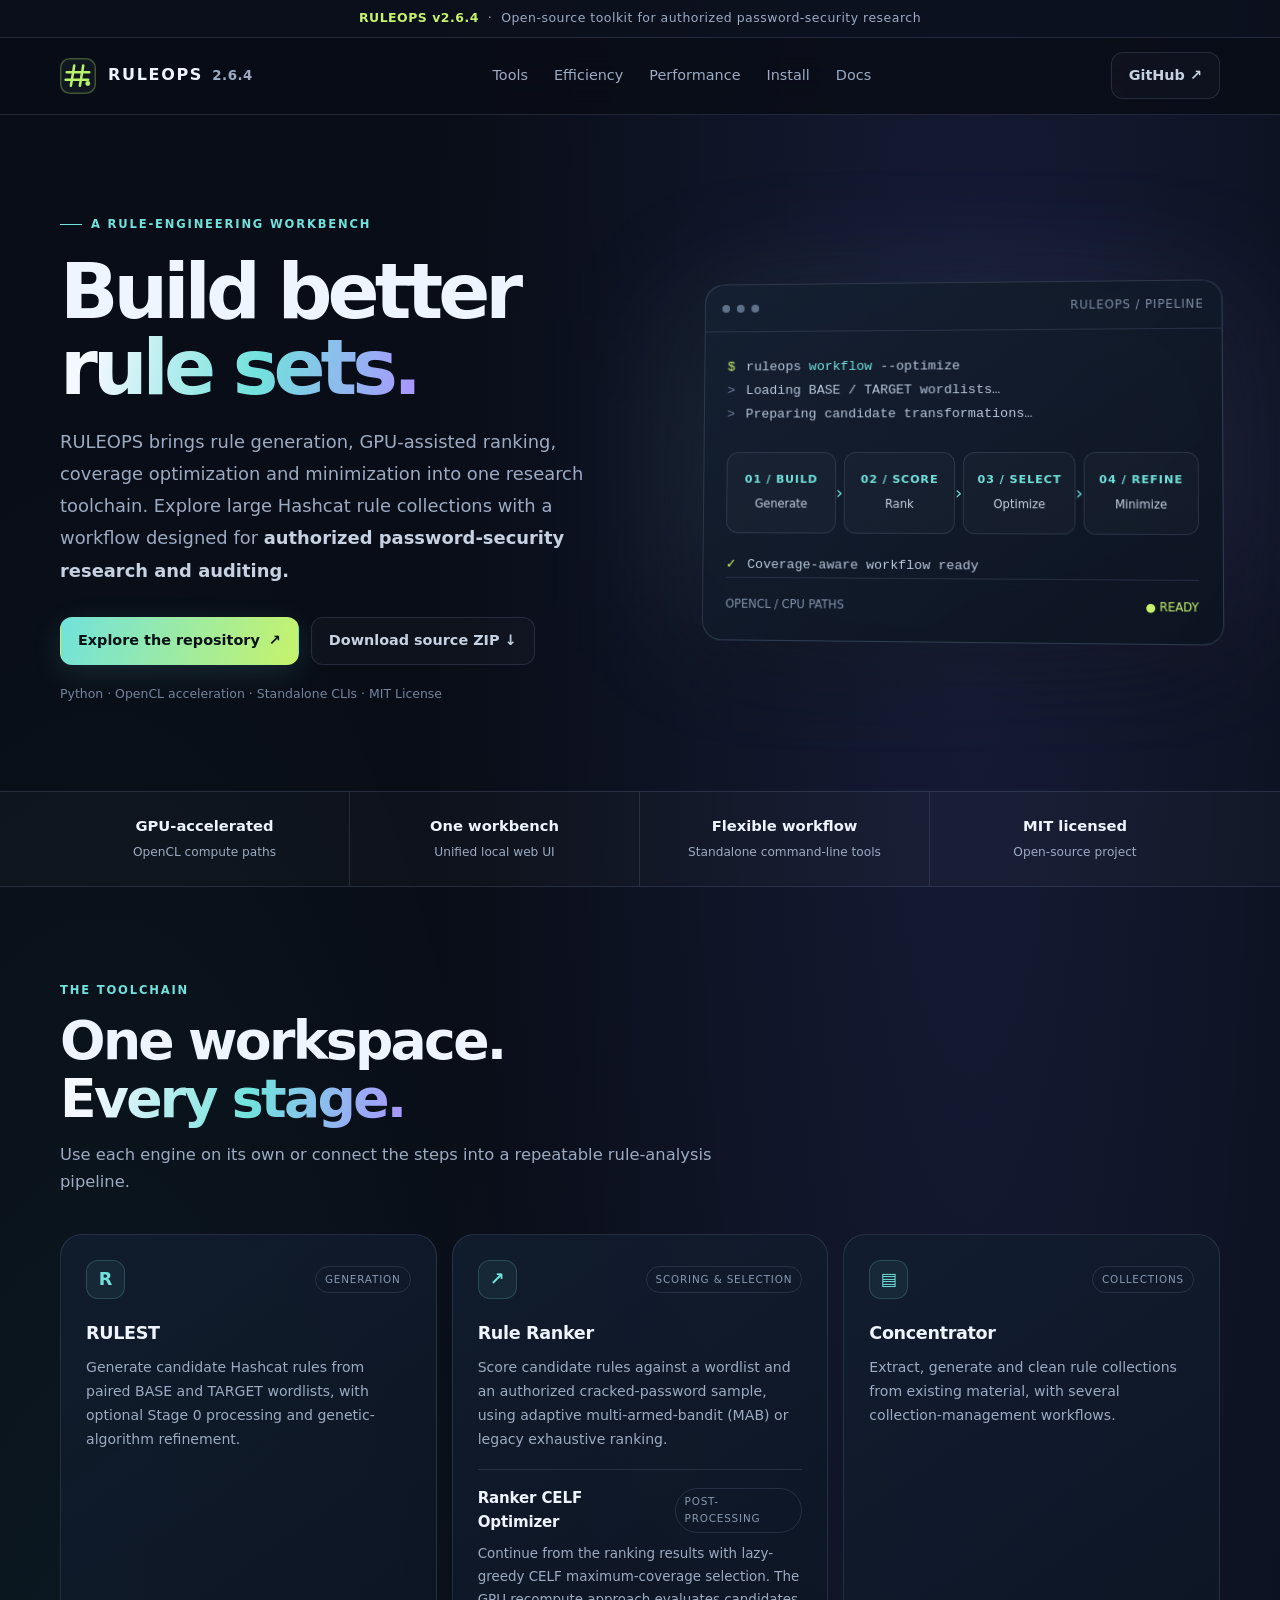
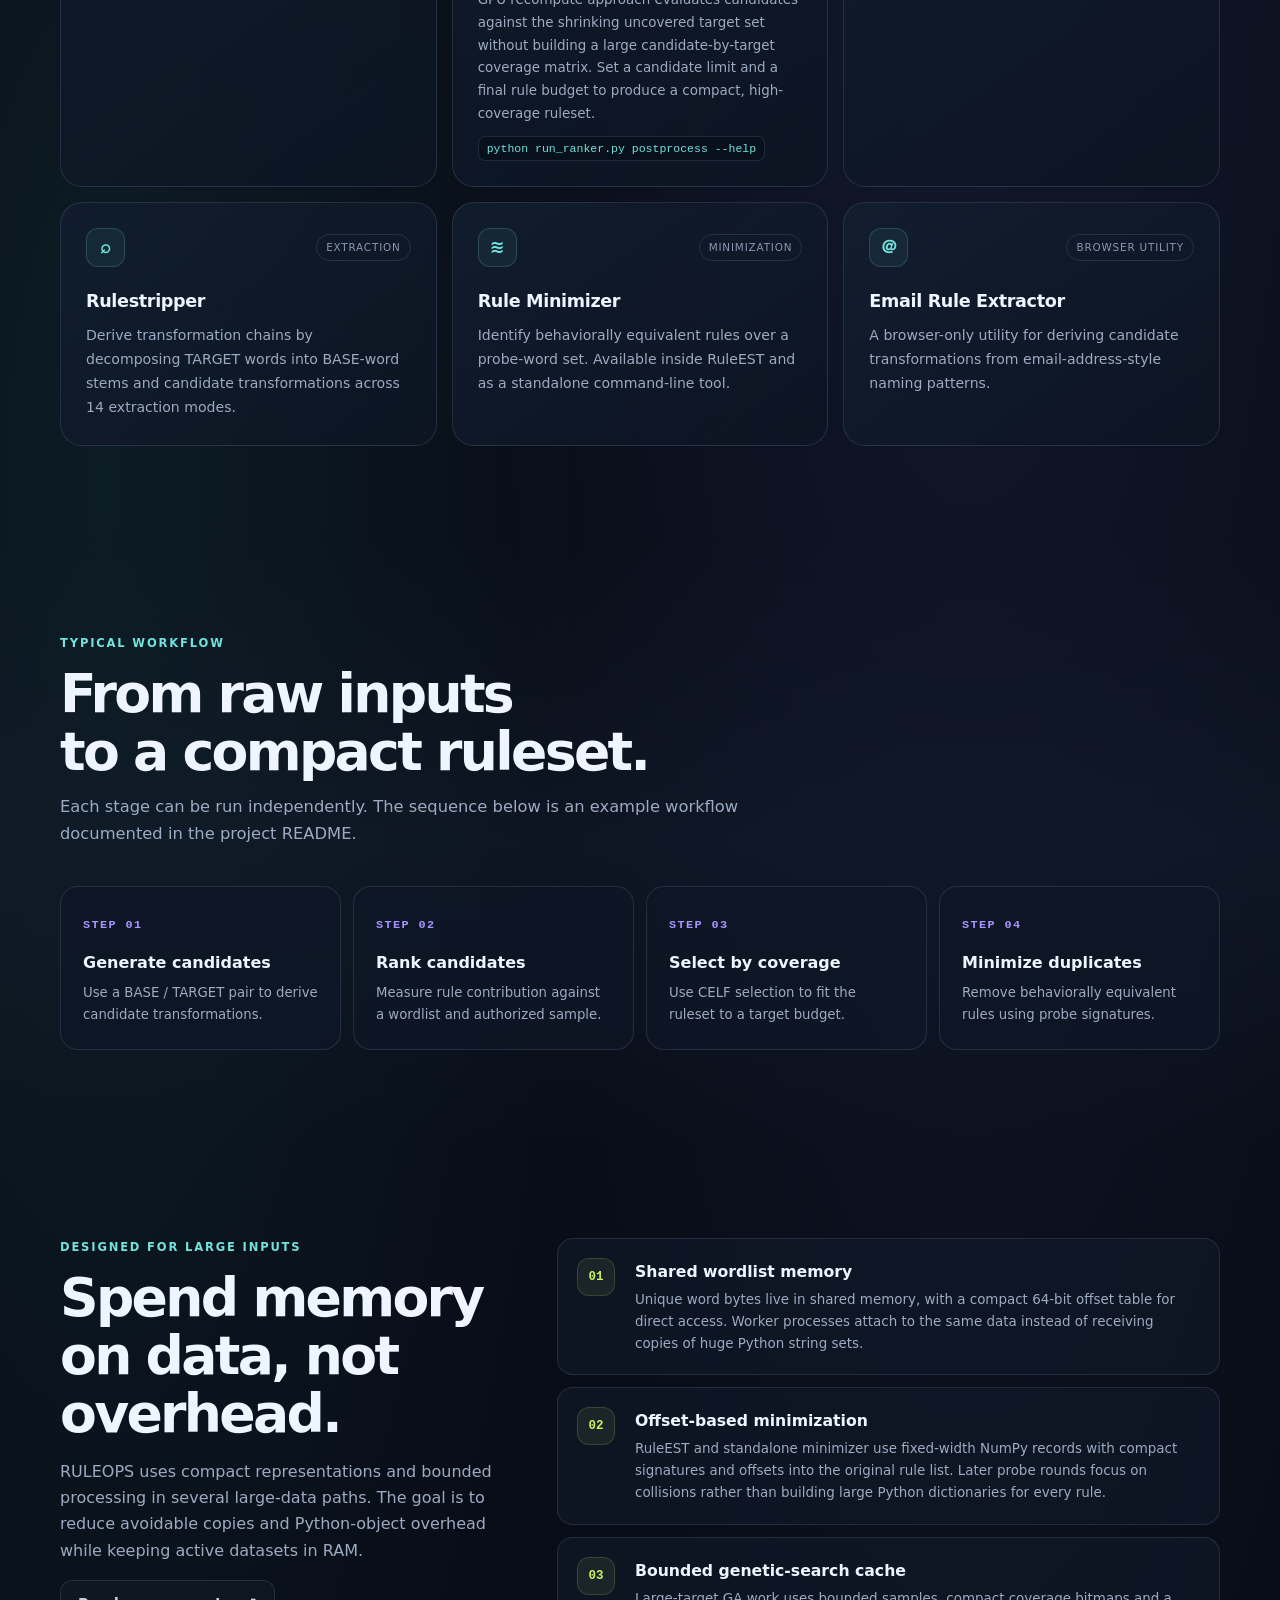
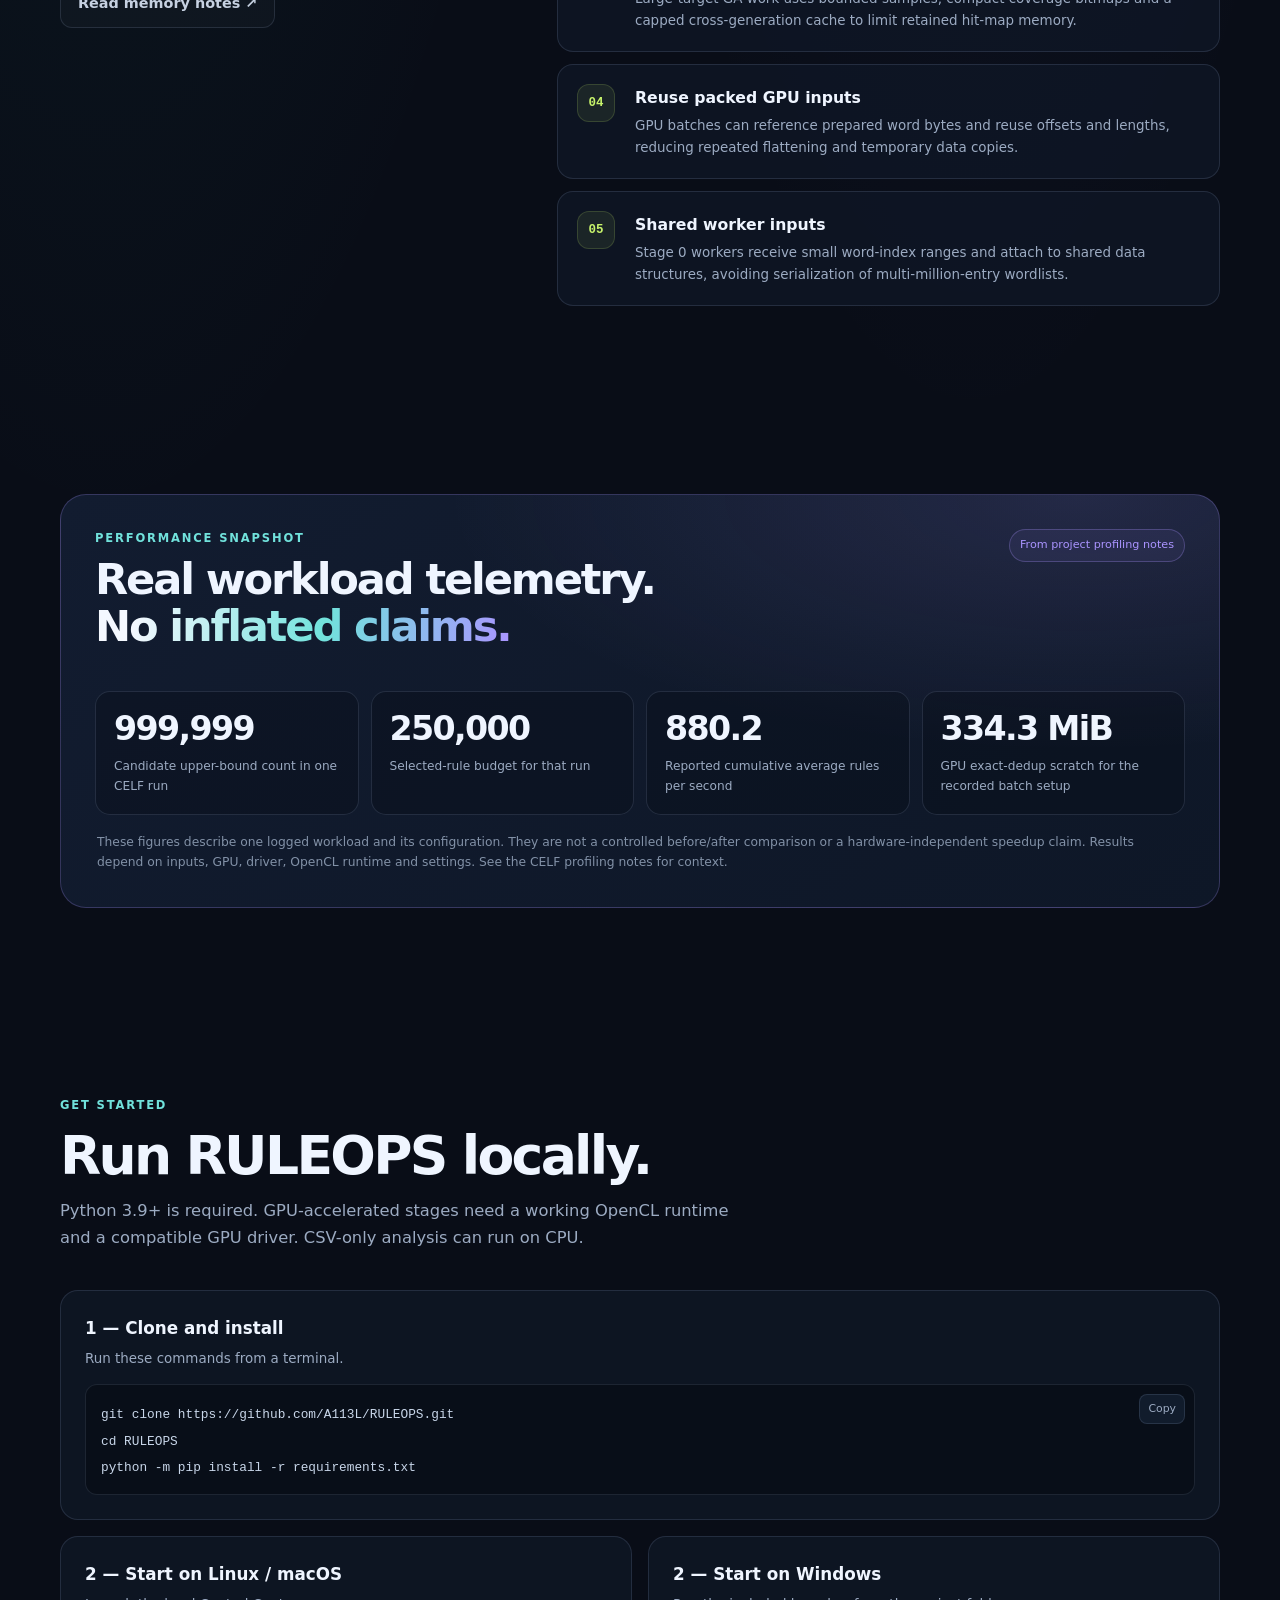
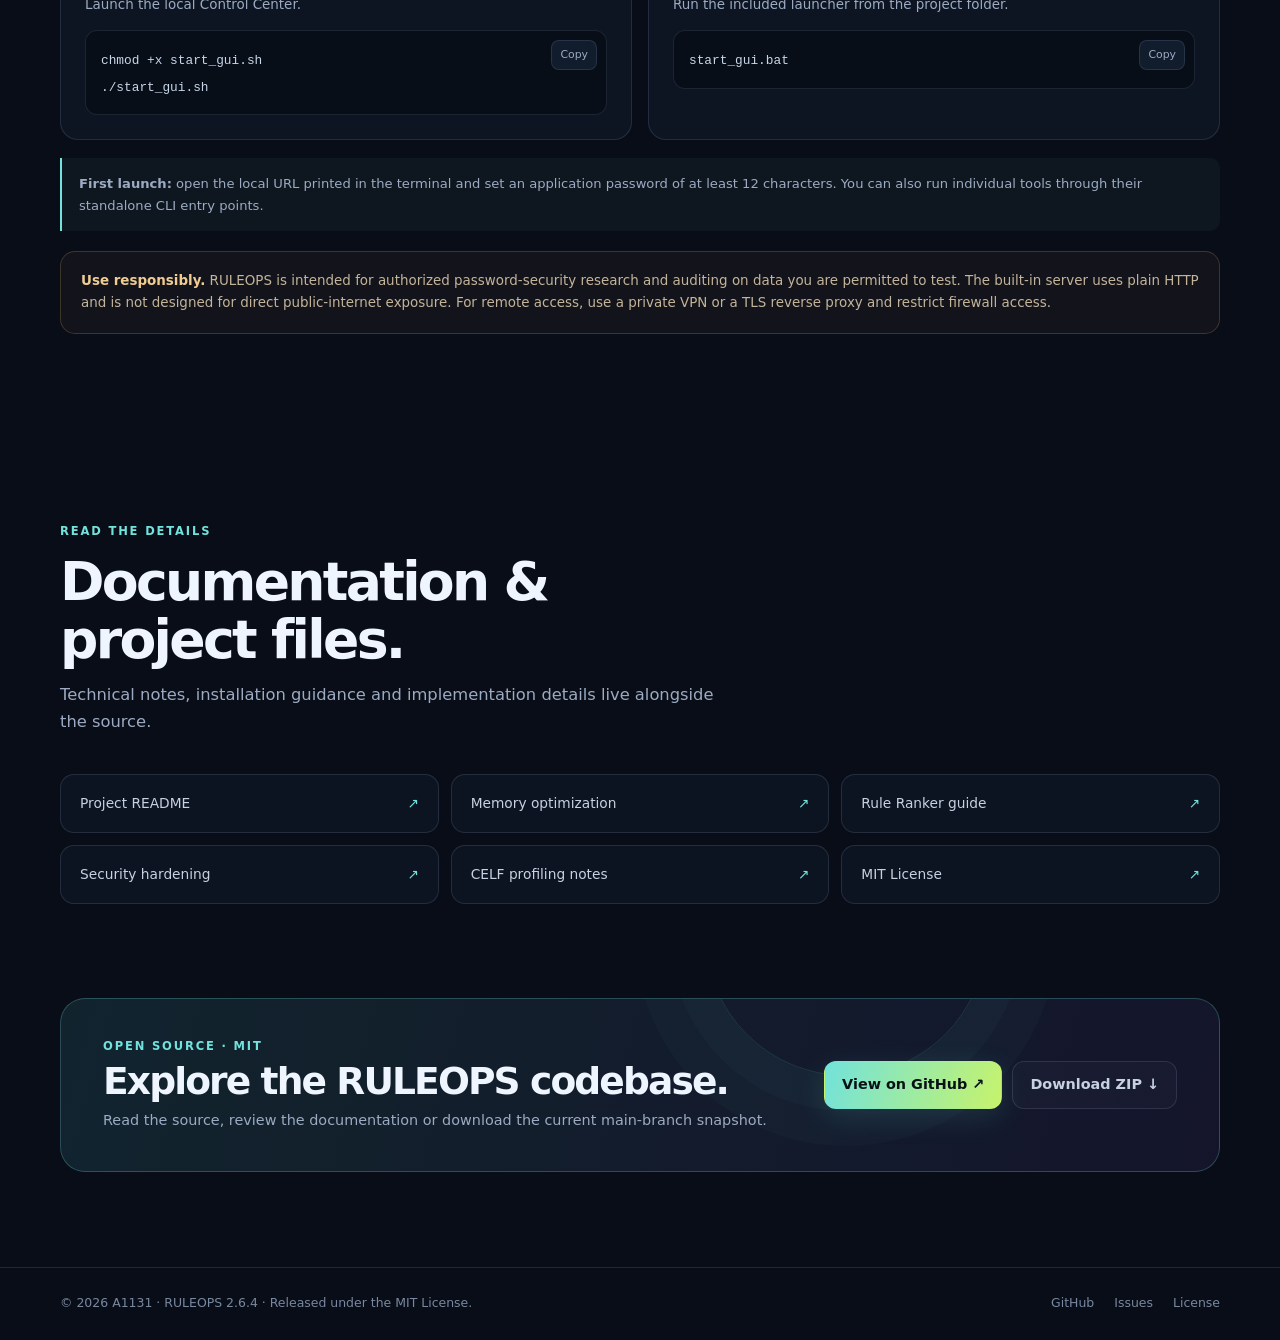
==== docs/index.html @ e8ddf7ae "Add RULEOPS project website" ====
<!doctype html>
<html lang="en">
<head>
  <meta charset="utf-8">
  <meta name="viewport" content="width=device-width, initial-scale=1">
  <meta name="theme-color" content="#090d17">
  <meta name="description" content="RULEOPS is an open-source, GPU-accelerated research workbench for generating, ranking and optimizing Hashcat rule sets.">
  <meta property="og:type" content="website">
  <meta property="og:title" content="RULEOPS — Rule Generation, Ranking & Optimization">
  <meta property="og:description" content="A unified toolchain for authorized password-security research: generate, rank, select and minimize Hashcat rule sets.">
  <title>RULEOPS — Rule Generation, Ranking &amp; Optimization</title>
  <link rel="icon" href="favicon.svg" type="image/svg+xml">
  <style>
    :root {
      color-scheme: dark;
      --bg: #090d17;
      --panel: #101827;
      --panel-2: #121e30;
      --line: rgba(166, 190, 224, .15);
      --text: #eff5ff;
      --muted: #9cabc2;
      --soft: #c6d1e1;
      --cyan: #71e2dc;
      --blue: #7ba8ff;
      --violet: #aa94ff;
      --lime: #c7f36b;
      --radius: 22px;
      --max: 1160px;
    }
    * { box-sizing: border-box; }
    html { scroll-behavior: smooth; scroll-padding-top: 88px; }
    body {
      margin: 0;
      background:
        radial-gradient(ellipse at 76% 8%, rgba(104, 119, 255, .13), transparent 34rem),
        radial-gradient(ellipse at 8% 34%, rgba(48, 207, 190, .08), transparent 30rem),
        var(--bg);
      color: var(--text);
      font-family: Inter, ui-sans-serif, system-ui, -apple-system, BlinkMacSystemFont, "Segoe UI", sans-serif;
      line-height: 1.65;
      -webkit-font-smoothing: antialiased;
    }
    a { color: inherit; text-decoration: none; }
    button { font: inherit; }
    .wrap { width: min(var(--max), calc(100% - 44px)); margin-inline: auto; }
    .announcement {
      border-bottom: 1px solid var(--line);
      background: rgba(11, 17, 29, .82);
      color: var(--muted);
      text-align: center;
      font-size: .78rem;
      letter-spacing: .04em;
      padding: 8px 16px;
    }
    .announcement strong { color: var(--lime); font-weight: 700; }
    .header {
      position: sticky; top: 0; z-index: 20;
      backdrop-filter: blur(18px);
      background: rgba(9, 13, 23, .82);
      border-bottom: 1px solid var(--line);
    }
    .nav { min-height: 76px; display: flex; align-items: center; justify-content: space-between; gap: 24px; }
    .brand { display: inline-flex; align-items: center; gap: 12px; font-weight: 850; letter-spacing: .105em; font-size: 1rem; }
    .brand-mark { width: 36px; height: 36px; display: block; }
    .brand small { color: var(--muted); font-weight: 600; letter-spacing: .04em; margin-left: 2px; }
    .nav-links { display: flex; align-items: center; gap: 26px; color: var(--muted); font-size: .9rem; }
    .nav-links a:hover { color: var(--text); }
    .nav-actions { display: flex; align-items: center; gap: 10px; }
    .menu-button { display: none; border: 1px solid var(--line); border-radius: 10px; color: var(--text); background: var(--panel); padding: 8px 11px; }
    .button {
      display: inline-flex; justify-content: center; align-items: center; gap: 9px;
      border: 1px solid transparent; border-radius: 12px; padding: 11px 17px;
      font-size: .9rem; font-weight: 750; transition: transform .18s ease, border-color .18s ease, background .18s ease;
      cursor: pointer;
    }
    .button:hover { transform: translateY(-2px); }
    .button-primary { color: #081116; background: linear-gradient(110deg, var(--cyan), var(--lime)); box-shadow: 0 8px 30px rgba(113, 226, 220, .13); }
    .button-ghost { border-color: var(--line); background: rgba(255,255,255,.025); color: var(--soft); }
    .button-ghost:hover { border-color: rgba(113, 226, 220, .45); }
    .hero { padding: 92px 0 74px; overflow: hidden; }
    .hero-grid { display: grid; grid-template-columns: 1.05fr .95fr; gap: 64px; align-items: center; }
    .eyebrow { display: inline-flex; gap: 9px; align-items: center; color: var(--cyan); text-transform: uppercase; letter-spacing: .16em; font-size: .72rem; font-weight: 800; }
    .eyebrow::before { content: ""; width: 22px; height: 1px; background: currentColor; }
    h1 { margin: 20px 0 20px; max-width: 720px; font-size: clamp(3rem, 6vw, 5.45rem); line-height: .99; letter-spacing: -.065em; font-weight: 850; }
    .gradient-text { background: linear-gradient(100deg, #f4f8ff 10%, var(--cyan) 55%, var(--violet) 100%); color: transparent; -webkit-background-clip: text; background-clip: text; }
    .hero-copy { max-width: 610px; color: var(--muted); font-size: 1.12rem; line-height: 1.8; }
    .hero-copy strong { color: var(--soft); font-weight: 650; }
    .hero-buttons { display: flex; flex-wrap: wrap; gap: 12px; margin-top: 30px; }
    .hero-note { color: #74849c; font-size: .78rem; margin-top: 19px; }
    .terminal-wrap { position: relative; }
    .glow { position: absolute; inset: 10% 0; background: linear-gradient(120deg, rgba(113,226,220,.18), rgba(170,148,255,.2)); filter: blur(70px); z-index: -1; }
    .terminal {
      border: 1px solid rgba(164, 188, 224, .2); background: linear-gradient(145deg, rgba(20,31,49,.96), rgba(12,19,32,.98));
      border-radius: 20px; overflow: hidden; box-shadow: 0 30px 90px rgba(0,0,0,.34); transform: perspective(1200px) rotateY(-4deg) rotateX(2deg);
    }
    .terminal-top { height: 48px; border-bottom: 1px solid var(--line); display: flex; align-items: center; padding: 0 17px; gap: 7px; color: #7e8ea7; font-size: .72rem; }
    .dot { width: 8px; height: 8px; border-radius: 50%; background: #60718a; }
    .terminal-label { margin-left: auto; letter-spacing: .08em; text-transform: uppercase; }
    .terminal-body { padding: 24px 23px 26px; }
    .terminal-line { display: flex; gap: 11px; font: 500 .84rem/1.8 ui-monospace, SFMono-Regular, Menlo, Consolas, monospace; color: #b8c6db; }
    .prompt { color: var(--lime); }
    .code-muted { color: #71839d; }
    .code-cyan { color: var(--cyan); }
    .flow { display: grid; grid-template-columns: repeat(4, 1fr); gap: 8px; margin: 25px 0 20px; }
    .flow-step { position: relative; min-height: 82px; display: flex; flex-direction: column; align-items: center; justify-content: center; border: 1px solid var(--line); border-radius: 12px; background: rgba(255,255,255,.025); text-align: center; font-size: .72rem; color: var(--soft); }
    .flow-step:not(:last-child)::after { content: "›"; position: absolute; right: -8px; top: 25px; color: var(--cyan); z-index: 2; font-size: 1.15rem; }
    .flow-step b { font-size: .7rem; color: var(--cyan); letter-spacing: .08em; margin-bottom: 5px; }
    .terminal-status { display: flex; justify-content: space-between; gap: 14px; align-items: center; border-top: 1px solid var(--line); padding-top: 17px; color: #8293ab; font-size: .72rem; }
    .status-live { color: var(--lime); }
    .trust-strip { border-block: 1px solid var(--line); background: rgba(255,255,255,.018); }
    .trust-grid { display: grid; grid-template-columns: repeat(4, 1fr); }
    .trust-item { padding: 22px 18px; text-align: center; border-right: 1px solid var(--line); }
    .trust-item:last-child { border-right: 0; }
    .trust-item b { display: block; color: var(--text); font-size: .92rem; }
    .trust-item span { color: var(--muted); font-size: .76rem; }
    section { padding: 94px 0; }
    .section-head { max-width: 680px; margin-bottom: 38px; }
    .kicker { color: var(--cyan); font-size: .72rem; font-weight: 800; letter-spacing: .16em; text-transform: uppercase; }
    h2 { margin: 12px 0 14px; font-size: clamp(2rem, 4.3vw, 3.35rem); line-height: 1.08; letter-spacing: -.05em; }
    .section-head p { margin: 0; color: var(--muted); font-size: 1.02rem; }
    .tool-grid { display: grid; grid-template-columns: repeat(3, 1fr); gap: 15px; }
    .tool-card { min-height: 220px; padding: 25px; border: 1px solid var(--line); border-radius: var(--radius); background: linear-gradient(145deg, rgba(18,30,48,.85), rgba(13,21,35,.82)); transition: transform .2s ease, border-color .2s ease; }
    .tool-card:hover { transform: translateY(-4px); border-color: rgba(113,226,220,.38); }
    .tool-top { display: flex; justify-content: space-between; align-items: center; margin-bottom: 20px; }
    .tool-icon { width: 39px; height: 39px; display: grid; place-items: center; border: 1px solid rgba(113,226,220,.2); border-radius: 12px; color: var(--cyan); background: rgba(113,226,220,.06); font-size: 1.1rem; font-weight: 800; }
    .tool-tag { border: 1px solid var(--line); border-radius: 999px; color: #8798b1; font-size: .65rem; padding: 4px 9px; text-transform: uppercase; letter-spacing: .08em; }
    .tool-card h3 { margin: 0 0 8px; font-size: 1.1rem; letter-spacing: -.02em; }
    .tool-card p { margin: 0; color: var(--muted); font-size: .88rem; line-height: 1.7; }
    .ranker-card { min-height: 290px; }
    .ranker-subfeature { margin-top: 17px; padding-top: 16px; border-top: 1px solid var(--line); }
    .ranker-subfeature-head { display: flex; align-items: center; justify-content: space-between; gap: 10px; margin-bottom: 8px; }
    .ranker-subfeature h4 { margin: 0; color: var(--text); font-size: .94rem; letter-spacing: -.01em; }
    .ranker-subfeature p { font-size: .84rem; }
    .ranker-subfeature code { display: inline-block; margin-top: 10px; padding: 5px 8px; border: 1px solid var(--line); border-radius: 7px; background: rgba(4,10,19,.42); color: var(--cyan); font: .72rem ui-monospace, SFMono-Regular, Menlo, monospace; overflow-wrap: anywhere; }
    .pipeline-section { background: linear-gradient(180deg, transparent, rgba(20,31,49,.42), transparent); }
    .pipeline { display: grid; grid-template-columns: repeat(4, 1fr); gap: 12px; }
    .pipeline-card { position: relative; padding: 23px 22px; border: 1px solid var(--line); border-radius: 18px; background: rgba(14,23,38,.86); }
    .pipeline-card .num { font: 800 .74rem ui-monospace, monospace; color: var(--violet); letter-spacing: .12em; }
    .pipeline-card h3 { margin: 13px 0 6px; font-size: 1rem; }
    .pipeline-card p { margin: 0; color: var(--muted); font-size: .83rem; }
    .memory-layout { display: grid; grid-template-columns: .8fr 1.2fr; gap: 55px; align-items: start; }
    .memory-intro { position: sticky; top: 110px; }
    .memory-intro p { color: var(--muted); }
    .memory-list { display: grid; gap: 12px; }
    .memory-item { display: grid; grid-template-columns: 42px 1fr; gap: 16px; padding: 19px; border: 1px solid var(--line); border-radius: 16px; background: rgba(16,24,39,.72); }
    .memory-num { width: 38px; height: 38px; display: grid; place-items: center; border-radius: 12px; color: var(--lime); background: rgba(199,243,107,.08); border: 1px solid rgba(199,243,107,.16); font: 750 .78rem ui-monospace, monospace; }
    .memory-item h3 { margin: 1px 0 4px; font-size: .98rem; }
    .memory-item p { margin: 0; color: var(--muted); font-size: .84rem; }
    .performance-box { padding: 34px; border-radius: 26px; border: 1px solid rgba(170,148,255,.24); background: radial-gradient(ellipse at 88% 0%, rgba(170,148,255,.13), transparent 44%), linear-gradient(145deg, #121c30, #0e1727); }
    .performance-top { display: flex; justify-content: space-between; gap: 20px; align-items: start; margin-bottom: 27px; }
    .performance-top h2 { margin-top: 8px; font-size: clamp(1.8rem, 3.7vw, 2.7rem); }
    .source-pill { color: var(--violet); border: 1px solid rgba(170,148,255,.28); background: rgba(170,148,255,.07); border-radius: 999px; white-space: nowrap; padding: 6px 10px; font-size: .7rem; }
    .metric-grid { display: grid; grid-template-columns: repeat(4, 1fr); gap: 12px; }
    .metric { padding: 18px; border: 1px solid var(--line); border-radius: 15px; background: rgba(7,12,22,.35); }
    .metric strong { display: block; font-size: clamp(1.5rem, 2.6vw, 2.15rem); line-height: 1.15; letter-spacing: -.05em; color: var(--text); }
    .metric span { display: block; color: var(--muted); font-size: .76rem; margin-top: 8px; }
    .caveat { color: #8291a7; font-size: .77rem; margin: 17px 2px 0; }
    .install-grid { display: grid; grid-template-columns: 1fr 1fr; gap: 16px; }
    .install-card { padding: 24px; border: 1px solid var(--line); border-radius: 18px; background: rgba(15,24,39,.75); }
    .install-card h3 { margin: 0 0 5px; font-size: 1.05rem; }
    .install-card p { color: var(--muted); font-size: .84rem; margin: 0 0 14px; }
    .codebox { position: relative; background: #080e18; border: 1px solid rgba(166,190,224,.13); border-radius: 12px; padding: 15px 46px 15px 15px; overflow-x: auto; }
    .codebox code { color: #c8d6e9; font: .8rem/1.8 ui-monospace, SFMono-Regular, Menlo, Consolas, monospace; white-space: pre; }
    .copy { position: absolute; top: 9px; right: 9px; border: 1px solid var(--line); border-radius: 8px; background: #111c2c; color: var(--muted); font-size: .68rem; padding: 5px 8px; cursor: pointer; }
    .copy:hover { color: var(--text); border-color: rgba(113,226,220,.4); }
    .install-note { color: var(--muted); font-size: .82rem; margin-top: 18px; padding: 15px 17px; border-left: 2px solid var(--cyan); background: rgba(113,226,220,.045); border-radius: 0 10px 10px 0; }
    .security-note { margin-top: 20px; padding: 18px 20px; border: 1px solid rgba(247,190,110,.19); background: rgba(247,190,110,.045); border-radius: 15px; color: #c4b49a; font-size: .84rem; }
    .security-note strong { color: #f1cc91; }
    .docs-grid { display: grid; grid-template-columns: repeat(3, 1fr); gap: 12px; }
    .doc-link { display: flex; align-items: center; justify-content: space-between; gap: 15px; padding: 17px 19px; border: 1px solid var(--line); background: rgba(15,24,39,.68); border-radius: 14px; color: var(--soft); font-size: .86rem; transition: border-color .18s ease; }
    .doc-link:hover { border-color: rgba(113,226,220,.38); }
    .doc-link span:last-child { color: var(--cyan); }
    .cta { padding: 0 0 95px; }
    .cta-panel { position: relative; overflow: hidden; display: flex; align-items: center; justify-content: space-between; gap: 30px; padding: 38px 42px; border: 1px solid rgba(113,226,220,.25); border-radius: 25px; background: linear-gradient(105deg, rgba(37,89,99,.3), rgba(44,41,88,.32)); }
    .cta-panel::after { content: ""; position: absolute; width: 280px; height: 280px; border: 1px solid rgba(113,226,220,.13); border-radius: 50%; right: 20%; top: -205px; box-shadow: 0 0 0 35px rgba(113,226,220,.025), 0 0 0 70px rgba(113,226,220,.02); pointer-events: none; }
    .cta-panel h2 { margin: 5px 0 8px; font-size: clamp(1.6rem, 3vw, 2.35rem); }
    .cta-panel p { margin: 0; color: var(--muted); font-size: .9rem; }
    .cta-actions { display: flex; flex-wrap: wrap; gap: 10px; position: relative; z-index: 1; }
    footer { border-top: 1px solid var(--line); padding: 25px 0; color: #7888a0; font-size: .78rem; }
    .footer-inner { display: flex; justify-content: space-between; align-items: center; gap: 20px; }
    .footer-links { display: flex; gap: 20px; flex-wrap: wrap; }
    .footer-links a:hover { color: var(--text); }
    @media (max-width: 900px) {
      .hero-grid { grid-template-columns: 1fr; gap: 44px; }
      .terminal { transform: none; max-width: 650px; }
      .tool-grid { grid-template-columns: repeat(2, 1fr); }
      .memory-layout { grid-template-columns: 1fr; gap: 26px; }
      .memory-intro { position: static; }
      .metric-grid { grid-template-columns: repeat(2, 1fr); }
      .docs-grid { grid-template-columns: repeat(2, 1fr); }
    }
    @media (max-width: 680px) {
      .wrap { width: min(var(--max), calc(100% - 30px)); }
      .nav { min-height: 66px; }
      .nav-links { display: none; position: absolute; top: 66px; left: 0; right: 0; padding: 16px 22px 20px; background: rgba(9,13,23,.98); border-bottom: 1px solid var(--line); flex-direction: column; align-items: flex-start; gap: 14px; }
      .nav-links.open { display: flex; }
      .nav-actions .button { display: none; }
      .menu-button { display: inline-flex; }
      .hero { padding: 67px 0 55px; }
      h1 { font-size: clamp(2.75rem, 14vw, 4.4rem); }
      section { padding: 68px 0; }
      .trust-grid { grid-template-columns: repeat(2, 1fr); }
      .trust-item:nth-child(2) { border-right: 0; }
      .trust-item:nth-child(-n+2) { border-bottom: 1px solid var(--line); }
      .tool-grid, .pipeline, .install-grid, .docs-grid { grid-template-columns: 1fr; }
      .tool-card { min-height: auto; }
      .pipeline-card { min-height: 130px; }
      .performance-box { padding: 23px 17px; }
      .performance-top { flex-direction: column; }
      .metric-grid { gap: 8px; }
      .metric { padding: 14px 12px; }
      .cta-panel { padding: 27px 22px; flex-direction: column; align-items: flex-start; }
      .footer-inner { flex-direction: column; align-items: flex-start; }
      .flow { grid-template-columns: repeat(2, 1fr); }
      .flow-step:nth-child(2)::after { display: none; }
    }
    @media (prefers-reduced-motion: reduce) {
      *, *::before, *::after { scroll-behavior: auto !important; transition-duration: .01ms !important; animation-duration: .01ms !important; }
    }
  </style>
</head>
<body>
  <div class="announcement"><strong>RULEOPS v2.6.4</strong> &nbsp;·&nbsp; Open-source toolkit for authorized password-security research</div>

  <header class="header">
    <div class="wrap nav">
      <a class="brand" href="#top" aria-label="RULEOPS home">
        <img class="brand-mark" src="favicon.svg" alt="" aria-hidden="true">
        <span>RULEOPS <small>2.6.4</small></span>
      </a>
      <nav class="nav-links" id="navLinks" aria-label="Main navigation">
        <a href="#tools">Tools</a>
        <a href="#memory">Efficiency</a>
        <a href="#performance">Performance</a>
        <a href="#install">Install</a>
        <a href="#docs">Docs</a>
      </nav>
      <div class="nav-actions">
        <a class="button button-ghost" href="https://github.com/A113L/RULEOPS" target="_blank" rel="noopener">GitHub ↗</a>
        <button class="menu-button" id="menuButton" aria-expanded="false" aria-controls="navLinks">Menu</button>
      </div>
    </div>
  </header>

  <main id="top">
    <section class="hero">
      <div class="wrap hero-grid">
        <div>
          <div class="eyebrow">A rule-engineering workbench</div>
          <h1>Build better<br><span class="gradient-text">rule sets.</span></h1>
          <p class="hero-copy">RULEOPS brings rule generation, GPU-assisted ranking, coverage optimization and minimization into one research toolchain. Explore large Hashcat rule collections with a workflow designed for <strong>authorized password-security research and auditing.</strong></p>
          <div class="hero-buttons">
            <a class="button button-primary" href="https://github.com/A113L/RULEOPS" target="_blank" rel="noopener">Explore the repository <span aria-hidden="true">↗</span></a>
            <a class="button button-ghost" href="https://github.com/A113L/RULEOPS/archive/refs/heads/main.zip">Download source ZIP ↓</a>
          </div>
          <p class="hero-note">Python · OpenCL acceleration · Standalone CLIs · MIT License</p>
        </div>

        <div class="terminal-wrap" aria-label="Illustration of the RULEOPS processing pipeline">
          <div class="glow"></div>
          <div class="terminal">
            <div class="terminal-top"><i class="dot"></i><i class="dot"></i><i class="dot"></i><span class="terminal-label">RULEOPS / pipeline</span></div>
            <div class="terminal-body">
              <div class="terminal-line"><span class="prompt">$</span><span>ruleops <span class="code-cyan">workflow</span> --optimize</span></div>
              <div class="terminal-line"><span class="code-muted">&gt;</span><span>Loading BASE / TARGET wordlists…</span></div>
              <div class="terminal-line"><span class="code-muted">&gt;</span><span>Preparing candidate transformations…</span></div>
              <div class="flow">
                <div class="flow-step"><b>01 / BUILD</b><span>Generate</span></div>
                <div class="flow-step"><b>02 / SCORE</b><span>Rank</span></div>
                <div class="flow-step"><b>03 / SELECT</b><span>Optimize</span></div>
                <div class="flow-step"><b>04 / REFINE</b><span>Minimize</span></div>
              </div>
              <div class="terminal-line"><span class="prompt">✓</span><span>Coverage-aware workflow ready</span></div>
              <div class="terminal-status"><span>OPENCL / CPU PATHS</span><span class="status-live">● READY</span></div>
            </div>
          </div>
        </div>
      </div>
    </section>

    <div class="trust-strip">
      <div class="wrap trust-grid">
        <div class="trust-item"><b>GPU-accelerated</b><span>OpenCL compute paths</span></div>
        <div class="trust-item"><b>One workbench</b><span>Unified local web UI</span></div>
        <div class="trust-item"><b>Flexible workflow</b><span>Standalone command-line tools</span></div>
        <div class="trust-item"><b>MIT licensed</b><span>Open-source project</span></div>
      </div>
    </div>

    <section id="tools">
      <div class="wrap">
        <div class="section-head">
          <div class="kicker">The toolchain</div>
          <h2>One workspace.<br><span class="gradient-text">Every stage.</span></h2>
          <p>Use each engine on its own or connect the steps into a repeatable rule-analysis pipeline.</p>
        </div>
        <div class="tool-grid">
          <article class="tool-card">
            <div class="tool-top"><div class="tool-icon">R</div><span class="tool-tag">Generation</span></div>
            <h3>RULEST</h3>
            <p>Generate candidate Hashcat rules from paired BASE and TARGET wordlists, with optional Stage 0 processing and genetic-algorithm refinement.</p>
          </article>
          <article class="tool-card ranker-card">
            <div class="tool-top"><div class="tool-icon">↗</div><span class="tool-tag">Scoring &amp; selection</span></div>
            <h3>Rule Ranker</h3>
            <p>Score candidate rules against a wordlist and an authorized cracked-password sample, using adaptive multi-armed-bandit (MAB) or legacy exhaustive ranking.</p>
            <div class="ranker-subfeature">
              <div class="ranker-subfeature-head"><h4>Ranker CELF Optimizer</h4><span class="tool-tag">Post-processing</span></div>
              <p>Continue from the ranking results with lazy-greedy CELF maximum-coverage selection. The GPU recompute approach evaluates candidates against the shrinking uncovered target set without building a large candidate-by-target coverage matrix. Set a candidate limit and a final rule budget to produce a compact, high-coverage ruleset.</p>
              <code>python run_ranker.py postprocess --help</code>
            </div>
          </article>
          <article class="tool-card">
            <div class="tool-top"><div class="tool-icon">▤</div><span class="tool-tag">Collections</span></div>
            <h3>Concentrator</h3>
            <p>Extract, generate and clean rule collections from existing material, with several collection-management workflows.</p>
          </article>
          <article class="tool-card">
            <div class="tool-top"><div class="tool-icon">⌕</div><span class="tool-tag">Extraction</span></div>
            <h3>Rulestripper</h3>
            <p>Derive transformation chains by decomposing TARGET words into BASE-word stems and candidate transformations across 14 extraction modes.</p>
          </article>
          <article class="tool-card">
            <div class="tool-top"><div class="tool-icon">≋</div><span class="tool-tag">Minimization</span></div>
            <h3>Rule Minimizer</h3>
            <p>Identify behaviorally equivalent rules over a probe-word set. Available inside RuleEST and as a standalone command-line tool.</p>
          </article>
          <article class="tool-card">
            <div class="tool-top"><div class="tool-icon">＠</div><span class="tool-tag">Browser utility</span></div>
            <h3>Email Rule Extractor</h3>
            <p>A browser-only utility for deriving candidate transformations from email-address-style naming patterns.</p>
          </article>
        </div>
      </div>
    </section>

    <section class="pipeline-section" aria-labelledby="pipeline-title">
      <div class="wrap">
        <div class="section-head">
          <div class="kicker">Typical workflow</div>
          <h2 id="pipeline-title">From raw inputs<br>to a compact ruleset.</h2>
          <p>Each stage can be run independently. The sequence below is an example workflow documented in the project README.</p>
        </div>
        <div class="pipeline">
          <article class="pipeline-card"><span class="num">STEP 01</span><h3>Generate candidates</h3><p>Use a BASE / TARGET pair to derive candidate transformations.</p></article>
          <article class="pipeline-card"><span class="num">STEP 02</span><h3>Rank candidates</h3><p>Measure rule contribution against a wordlist and authorized sample.</p></article>
          <article class="pipeline-card"><span class="num">STEP 03</span><h3>Select by coverage</h3><p>Use CELF selection to fit the ruleset to a target budget.</p></article>
          <article class="pipeline-card"><span class="num">STEP 04</span><h3>Minimize duplicates</h3><p>Remove behaviorally equivalent rules using probe signatures.</p></article>
        </div>
      </div>
    </section>

    <section id="memory">
      <div class="wrap memory-layout">
        <div class="memory-intro">
          <div class="kicker">Designed for large inputs</div>
          <h2>Spend memory on data, not overhead.</h2>
          <p>RULEOPS uses compact representations and bounded processing in several large-data paths. The goal is to reduce avoidable copies and Python-object overhead while keeping active datasets in RAM.</p>
          <a class="button button-ghost" href="https://github.com/A113L/RULEOPS/blob/main/docs/MEMORY_OPTIMIZATION.md" target="_blank" rel="noopener">Read memory notes ↗</a>
        </div>
        <div class="memory-list">
          <article class="memory-item"><div class="memory-num">01</div><div><h3>Shared wordlist memory</h3><p>Unique word bytes live in shared memory, with a compact 64-bit offset table for direct access. Worker processes attach to the same data instead of receiving copies of huge Python string sets.</p></div></article>
          <article class="memory-item"><div class="memory-num">02</div><div><h3>Offset-based minimization</h3><p>RuleEST and standalone minimizer use fixed-width NumPy records with compact signatures and offsets into the original rule list. Later probe rounds focus on collisions rather than building large Python dictionaries for every rule.</p></div></article>
          <article class="memory-item"><div class="memory-num">03</div><div><h3>Bounded genetic-search cache</h3><p>Large-target GA work uses bounded samples, compact coverage bitmaps and a capped cross-generation cache to limit retained hit-map memory.</p></div></article>
          <article class="memory-item"><div class="memory-num">04</div><div><h3>Reuse packed GPU inputs</h3><p>GPU batches can reference prepared word bytes and reuse offsets and lengths, reducing repeated flattening and temporary data copies.</p></div></article>
          <article class="memory-item"><div class="memory-num">05</div><div><h3>Shared worker inputs</h3><p>Stage 0 workers receive small word-index ranges and attach to shared data structures, avoiding serialization of multi-million-entry wordlists.</p></div></article>
        </div>
      </div>
    </section>

    <section id="performance">
      <div class="wrap">
        <div class="performance-box">
          <div class="performance-top">
            <div>
              <div class="kicker">Performance snapshot</div>
              <h2>Real workload telemetry.<br><span class="gradient-text">No inflated claims.</span></h2>
            </div>
            <span class="source-pill">From project profiling notes</span>
          </div>
          <div class="metric-grid">
            <div class="metric"><strong>999,999</strong><span>Candidate upper-bound count in one CELF run</span></div>
            <div class="metric"><strong>250,000</strong><span>Selected-rule budget for that run</span></div>
            <div class="metric"><strong>880.2</strong><span>Reported cumulative average rules per second</span></div>
            <div class="metric"><strong>334.3 MiB</strong><span>GPU exact-dedup scratch for the recorded batch setup</span></div>
          </div>
          <p class="caveat">These figures describe one logged workload and its configuration. They are not a controlled before/after comparison or a hardware-independent speedup claim. Results depend on inputs, GPU, driver, OpenCL runtime and settings. See the CELF profiling notes for context.</p>
        </div>
      </div>
    </section>

    <section id="install">
      <div class="wrap">
        <div class="section-head">
          <div class="kicker">Get started</div>
          <h2>Run RULEOPS locally.</h2>
          <p>Python 3.9+ is required. GPU-accelerated stages need a working OpenCL runtime and a compatible GPU driver. CSV-only analysis can run on CPU.</p>
        </div>
        <div class="install-card" style="margin-bottom:16px">
          <h3>1 — Clone and install</h3>
          <p>Run these commands from a terminal.</p>
          <div class="codebox"><code>git clone https://github.com/A113L/RULEOPS.git
cd RULEOPS
python -m pip install -r requirements.txt</code><button class="copy" type="button">Copy</button></div>
        </div>
        <div class="install-grid">
          <article class="install-card">
            <h3>2 — Start on Linux / macOS</h3>
            <p>Launch the local Control Center.</p>
            <div class="codebox"><code>chmod +x start_gui.sh
./start_gui.sh</code><button class="copy" type="button">Copy</button></div>
          </article>
          <article class="install-card">
            <h3>2 — Start on Windows</h3>
            <p>Run the included launcher from the project folder.</p>
            <div class="codebox"><code>start_gui.bat</code><button class="copy" type="button">Copy</button></div>
          </article>
        </div>
        <div class="install-note"><strong>First launch:</strong> open the local URL printed in the terminal and set an application password of at least 12 characters. You can also run individual tools through their standalone CLI entry points.</div>
        <div class="security-note"><strong>Use responsibly.</strong> RULEOPS is intended for authorized password-security research and auditing on data you are permitted to test. The built-in server uses plain HTTP and is not designed for direct public-internet exposure. For remote access, use a private VPN or a TLS reverse proxy and restrict firewall access.</div>
      </div>
    </section>

    <section id="docs">
      <div class="wrap">
        <div class="section-head">
          <div class="kicker">Read the details</div>
          <h2>Documentation &amp; project files.</h2>
          <p>Technical notes, installation guidance and implementation details live alongside the source.</p>
        </div>
        <div class="docs-grid">
          <a class="doc-link" href="https://github.com/A113L/RULEOPS/blob/main/README.md" target="_blank" rel="noopener"><span>Project README</span><span>↗</span></a>
          <a class="doc-link" href="https://github.com/A113L/RULEOPS/blob/main/docs/MEMORY_OPTIMIZATION.md" target="_blank" rel="noopener"><span>Memory optimization</span><span>↗</span></a>
          <a class="doc-link" href="https://github.com/A113L/RULEOPS/blob/main/docs/RANKER_README.md" target="_blank" rel="noopener"><span>Rule Ranker guide</span><span>↗</span></a>
          <a class="doc-link" href="https://github.com/A113L/RULEOPS/blob/main/docs/SECURITY_HARDENING.md" target="_blank" rel="noopener"><span>Security hardening</span><span>↗</span></a>
          <a class="doc-link" href="https://github.com/A113L/RULEOPS/blob/main/docs/CELF_GPU_EXACT_SCORING_AND_PROGRESS_2026-11-14.md" target="_blank" rel="noopener"><span>CELF profiling notes</span><span>↗</span></a>
          <a class="doc-link" href="https://github.com/A113L/RULEOPS/blob/main/LICENSE" target="_blank" rel="noopener"><span>MIT License</span><span>↗</span></a>
        </div>
      </div>
    </section>

    <div class="cta">
      <div class="wrap">
        <div class="cta-panel">
          <div><div class="kicker">Open source · MIT</div><h2>Explore the RULEOPS codebase.</h2><p>Read the source, review the documentation or download the current main-branch snapshot.</p></div>
          <div class="cta-actions">
            <a class="button button-primary" href="https://github.com/A113L/RULEOPS" target="_blank" rel="noopener">View on GitHub ↗</a>
            <a class="button button-ghost" href="https://github.com/A113L/RULEOPS/archive/refs/heads/main.zip">Download ZIP ↓</a>
          </div>
        </div>
      </div>
    </div>
  </main>

  <footer>
    <div class="wrap footer-inner">
      <div>© 2026 A1131 · RULEOPS 2.6.4 · Released under the MIT License.</div>
      <div class="footer-links"><a href="https://github.com/A113L/RULEOPS" target="_blank" rel="noopener">GitHub</a><a href="https://github.com/A113L/RULEOPS/issues" target="_blank" rel="noopener">Issues</a><a href="https://github.com/A113L/RULEOPS/blob/main/LICENSE" target="_blank" rel="noopener">License</a></div>
    </div>
  </footer>

  <script>
    const menuButton = document.getElementById('menuButton');
    const navLinks = document.getElementById('navLinks');
    menuButton?.addEventListener('click', () => {
      const open = navLinks.classList.toggle('open');
      menuButton.setAttribute('aria-expanded', String(open));
    });
    navLinks?.querySelectorAll('a').forEach(link => link.addEventListener('click', () => {
      navLinks.classList.remove('open');
      menuButton?.setAttribute('aria-expanded', 'false');
    }));
    document.querySelectorAll('.copy').forEach(button => button.addEventListener('click', async () => {
      const code = button.parentElement.querySelector('code')?.textContent ?? '';
      const original = button.textContent;
      try {
        await navigator.clipboard.writeText(code);
        button.textContent = 'Copied';
      } catch {
        button.textContent = 'Select code';
      }
      window.setTimeout(() => { button.textContent = original; }, 1500);
    }));
  </script>
</body>
</html>
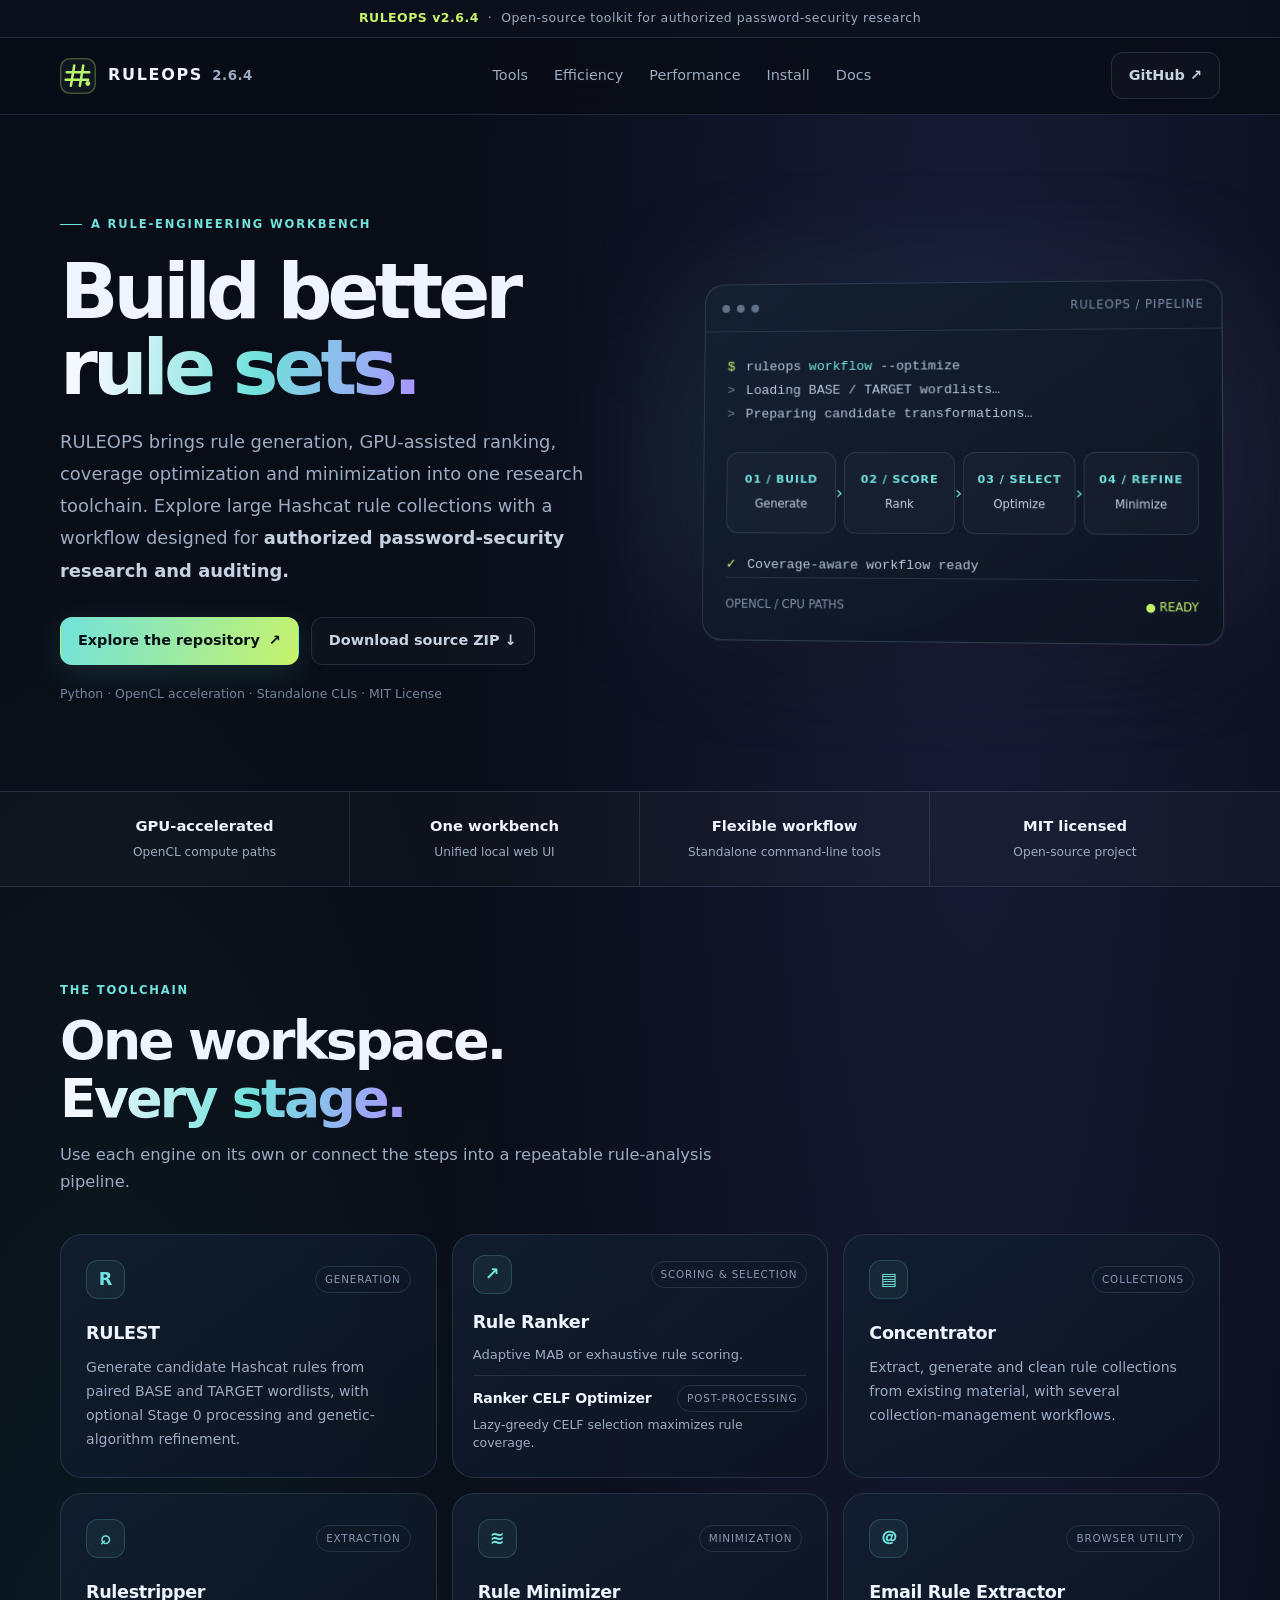
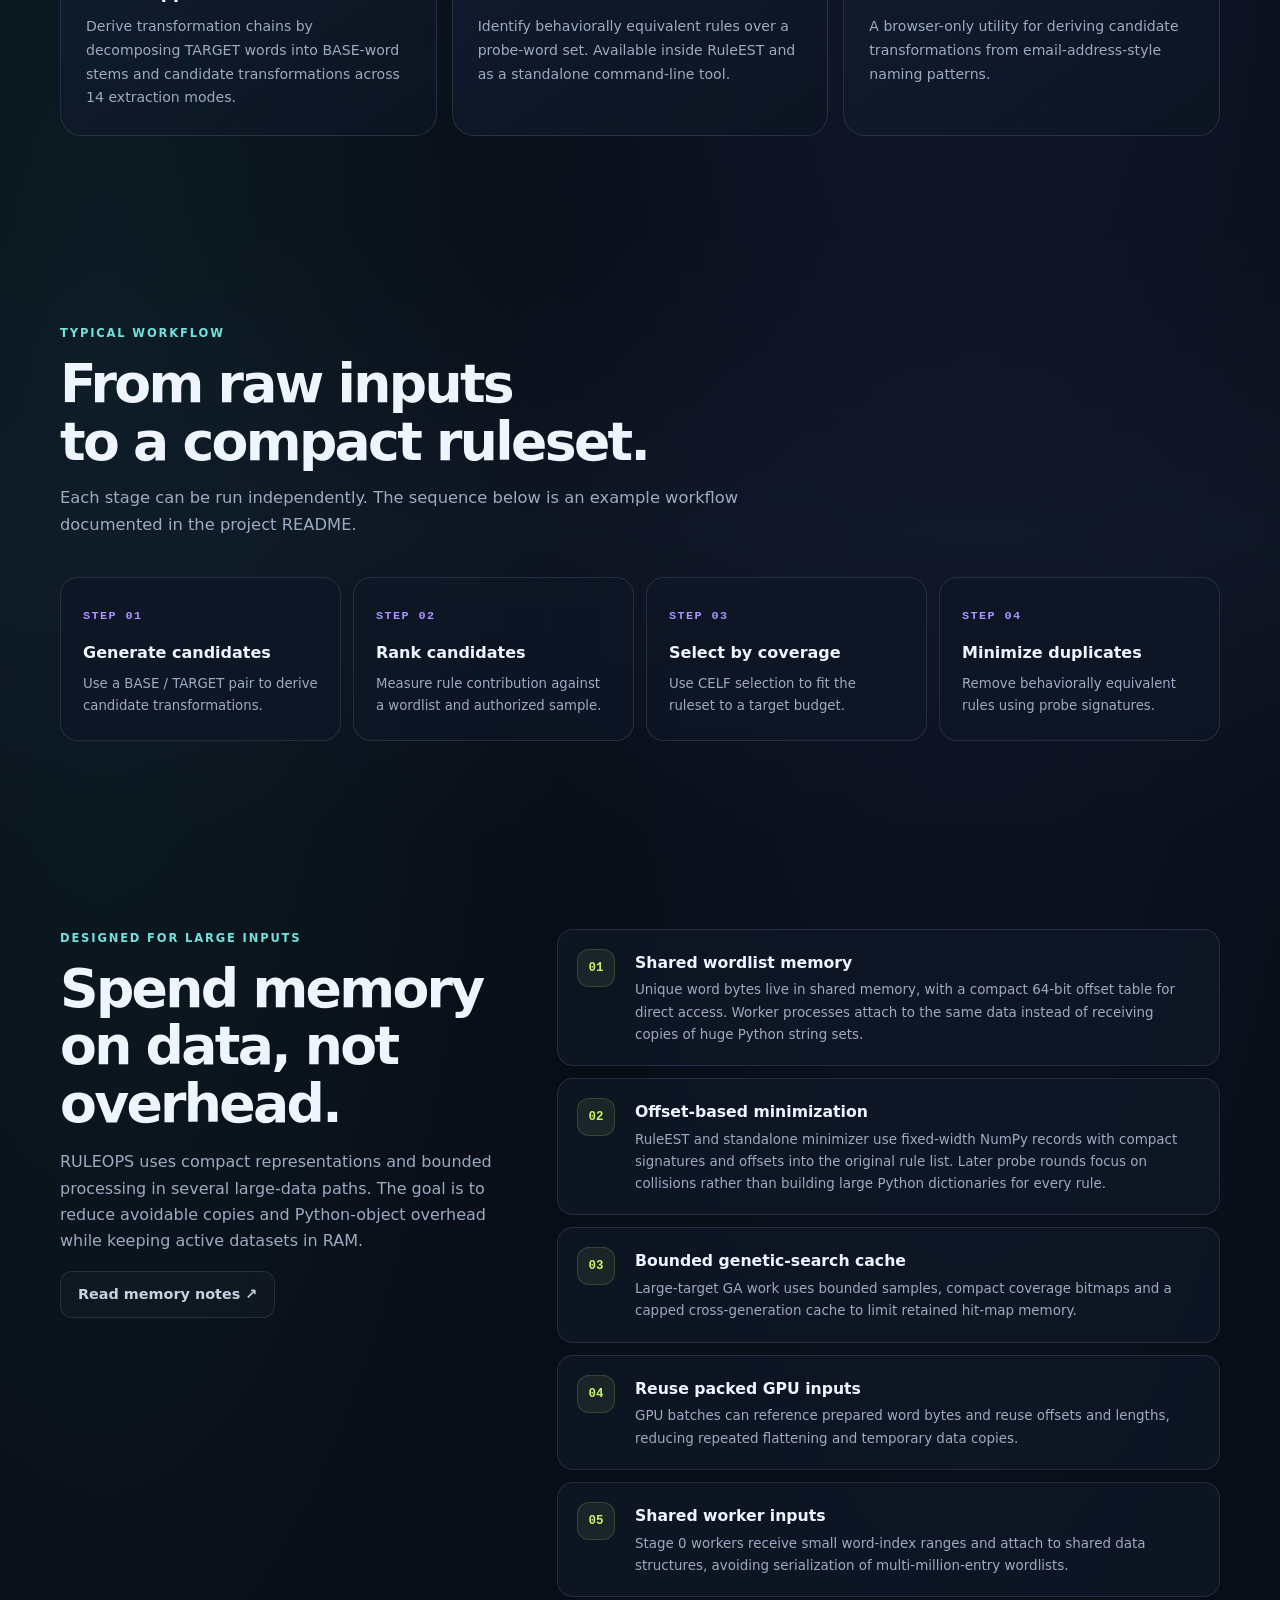
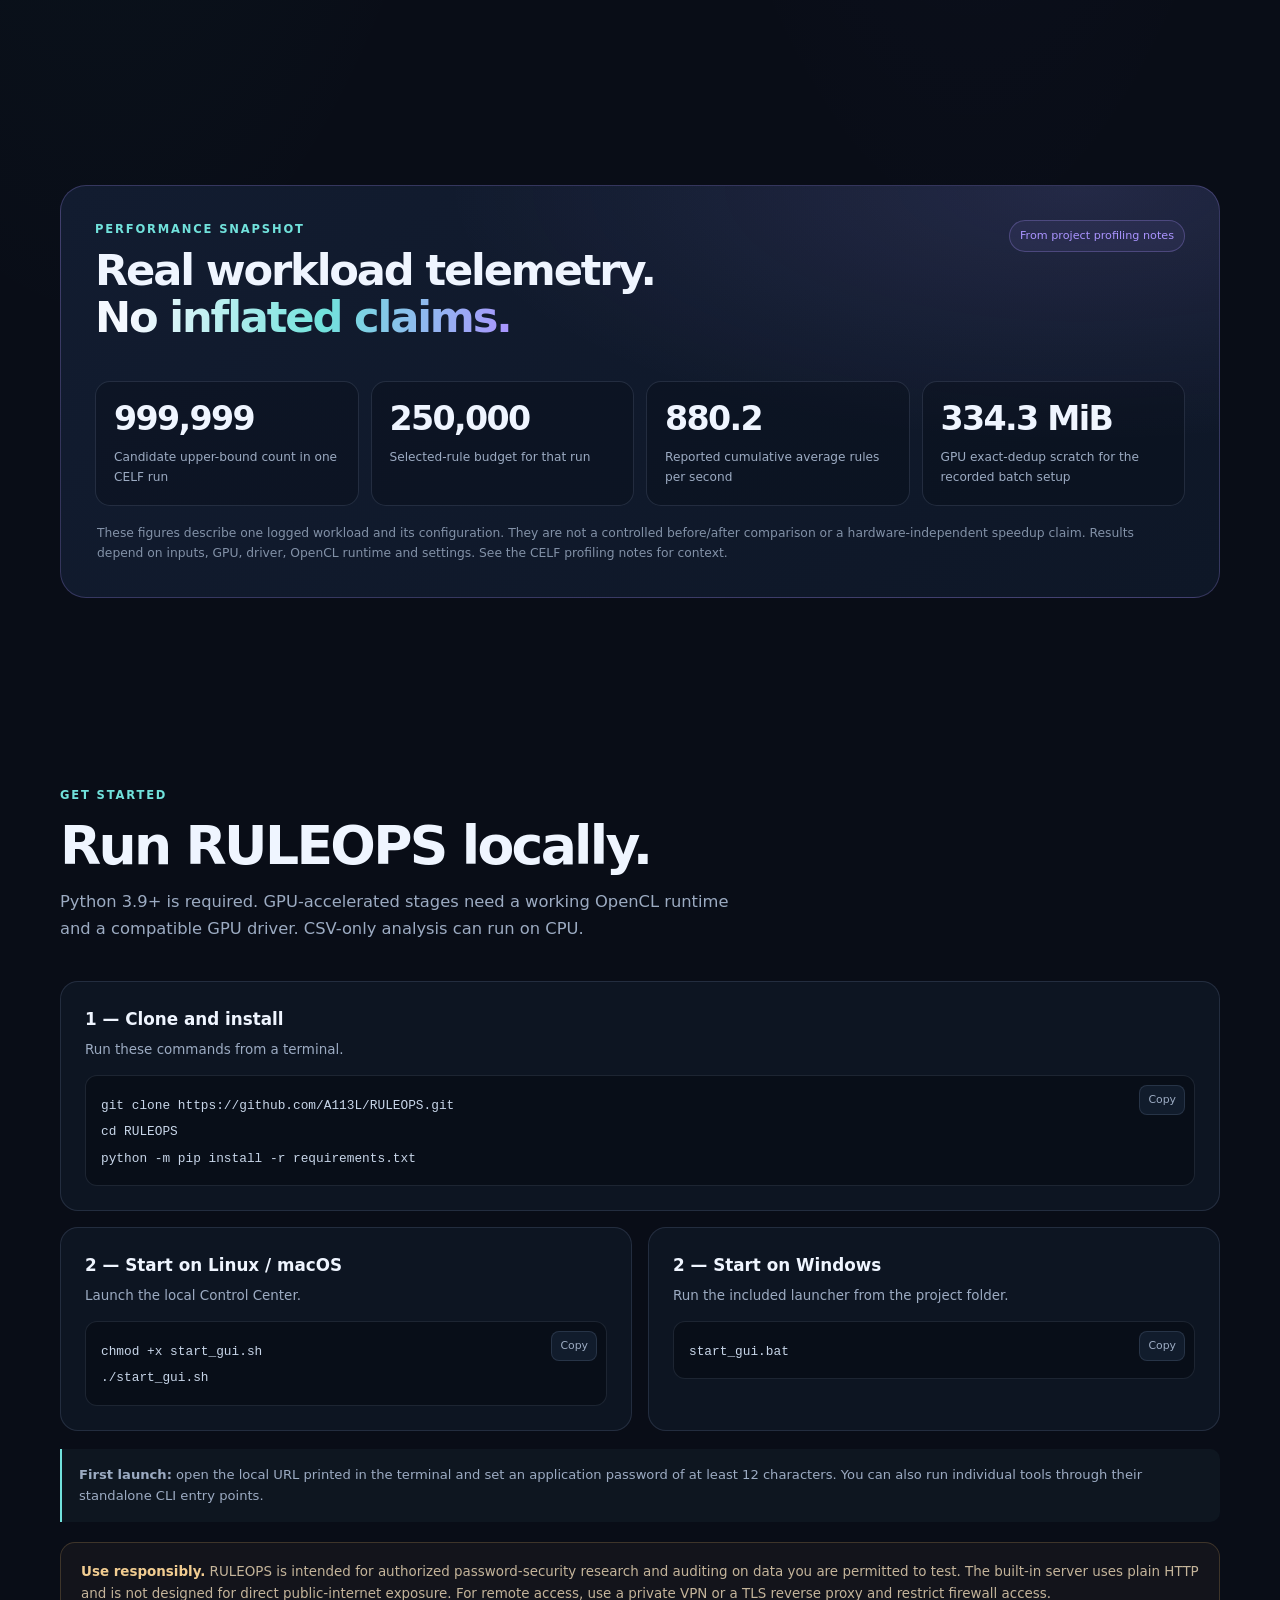
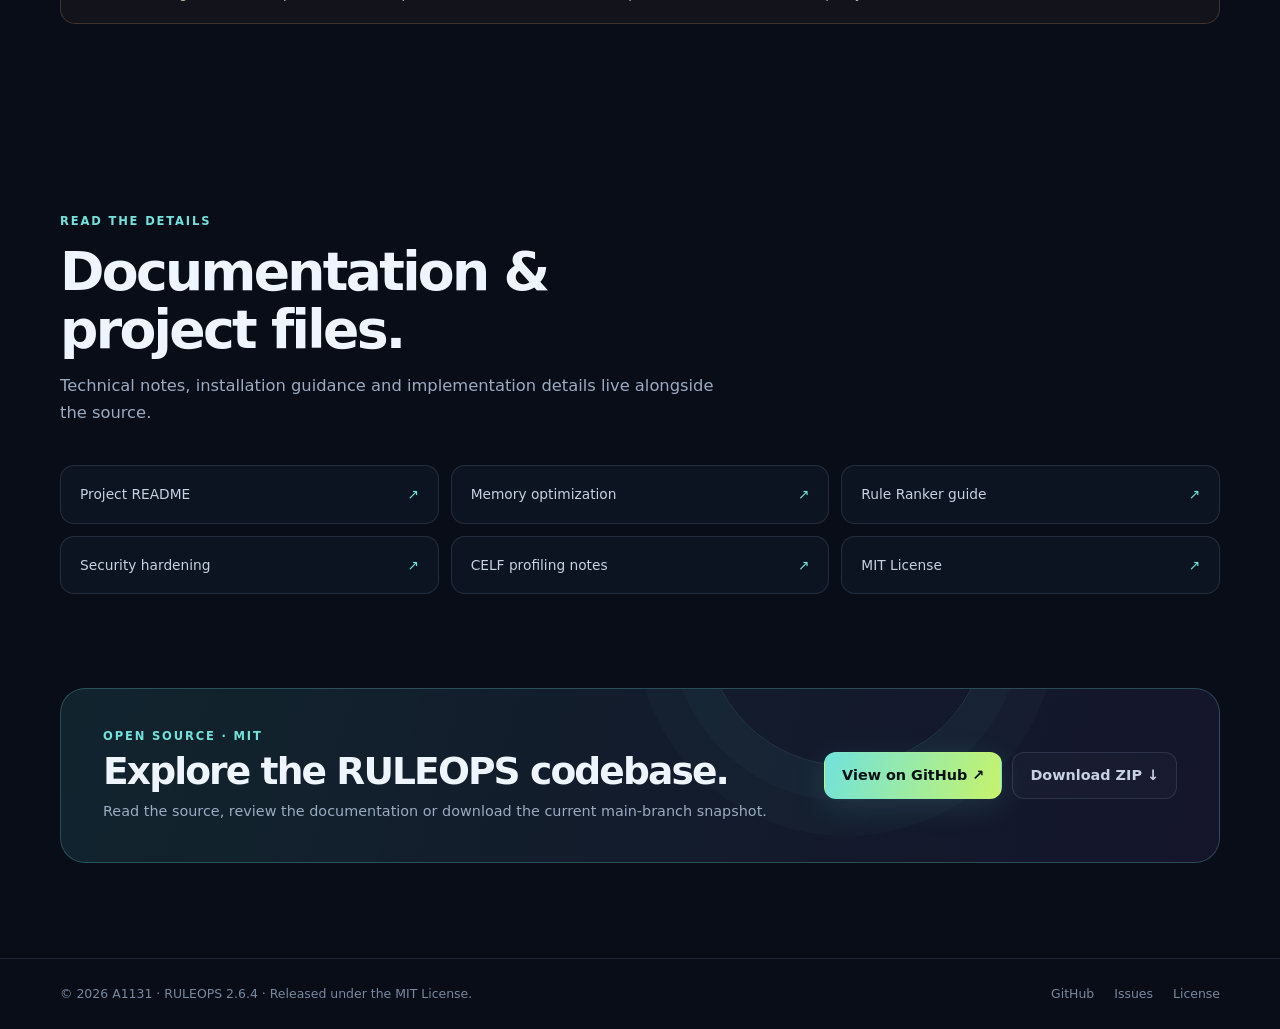
==== commit 3fac18f0: "Add RULEOPS project website" ====
--- a/docs/index.html
+++ b/docs/index.html
@@ -126,12 +126,13 @@
     .tool-tag { border: 1px solid var(--line); border-radius: 999px; color: #8798b1; font-size: .65rem; padding: 4px 9px; text-transform: uppercase; letter-spacing: .08em; }
     .tool-card h3 { margin: 0 0 8px; font-size: 1.1rem; letter-spacing: -.02em; }
     .tool-card p { margin: 0; color: var(--muted); font-size: .88rem; line-height: 1.7; }
-    .ranker-card { min-height: 290px; }
-    .ranker-subfeature { margin-top: 17px; padding-top: 16px; border-top: 1px solid var(--line); }
-    .ranker-subfeature-head { display: flex; align-items: center; justify-content: space-between; gap: 10px; margin-bottom: 8px; }
-    .ranker-subfeature h4 { margin: 0; color: var(--text); font-size: .94rem; letter-spacing: -.01em; }
-    .ranker-subfeature p { font-size: .84rem; }
-    .ranker-subfeature code { display: inline-block; margin-top: 10px; padding: 5px 8px; border: 1px solid var(--line); border-radius: 7px; background: rgba(4,10,19,.42); color: var(--cyan); font: .72rem ui-monospace, SFMono-Regular, Menlo, monospace; overflow-wrap: anywhere; }
+    .ranker-card { min-height: 220px; padding: 20px; }
+    .ranker-card .tool-top { margin-bottom: 14px; }
+    .ranker-card > p { font-size: .82rem; line-height: 1.5; }
+    .ranker-subfeature { margin-top: 10px; padding-top: 9px; border-top: 1px solid var(--line); }
+    .ranker-subfeature-head { display: flex; align-items: center; justify-content: space-between; gap: 8px; margin-bottom: 4px; }
+    .ranker-subfeature h4 { margin: 0; color: var(--text); font-size: .88rem; letter-spacing: -.01em; }
+    .ranker-subfeature p { font-size: .78rem; line-height: 1.45; }
     .pipeline-section { background: linear-gradient(180deg, transparent, rgba(20,31,49,.42), transparent); }
     .pipeline { display: grid; grid-template-columns: repeat(4, 1fr); gap: 12px; }
     .pipeline-card { position: relative; padding: 23px 22px; border: 1px solid var(--line); border-radius: 18px; background: rgba(14,23,38,.86); }
@@ -303,11 +304,10 @@
           <article class="tool-card ranker-card">
             <div class="tool-top"><div class="tool-icon">↗</div><span class="tool-tag">Scoring &amp; selection</span></div>
             <h3>Rule Ranker</h3>
-            <p>Score candidate rules against a wordlist and an authorized cracked-password sample, using adaptive multi-armed-bandit (MAB) or legacy exhaustive ranking.</p>
+            <p>Adaptive MAB or exhaustive rule scoring.</p>
             <div class="ranker-subfeature">
               <div class="ranker-subfeature-head"><h4>Ranker CELF Optimizer</h4><span class="tool-tag">Post-processing</span></div>
-              <p>Continue from the ranking results with lazy-greedy CELF maximum-coverage selection. The GPU recompute approach evaluates candidates against the shrinking uncovered target set without building a large candidate-by-target coverage matrix. Set a candidate limit and a final rule budget to produce a compact, high-coverage ruleset.</p>
-              <code>python run_ranker.py postprocess --help</code>
+              <p>Lazy-greedy CELF selection maximizes rule coverage.</p>
             </div>
           </article>
           <article class="tool-card">
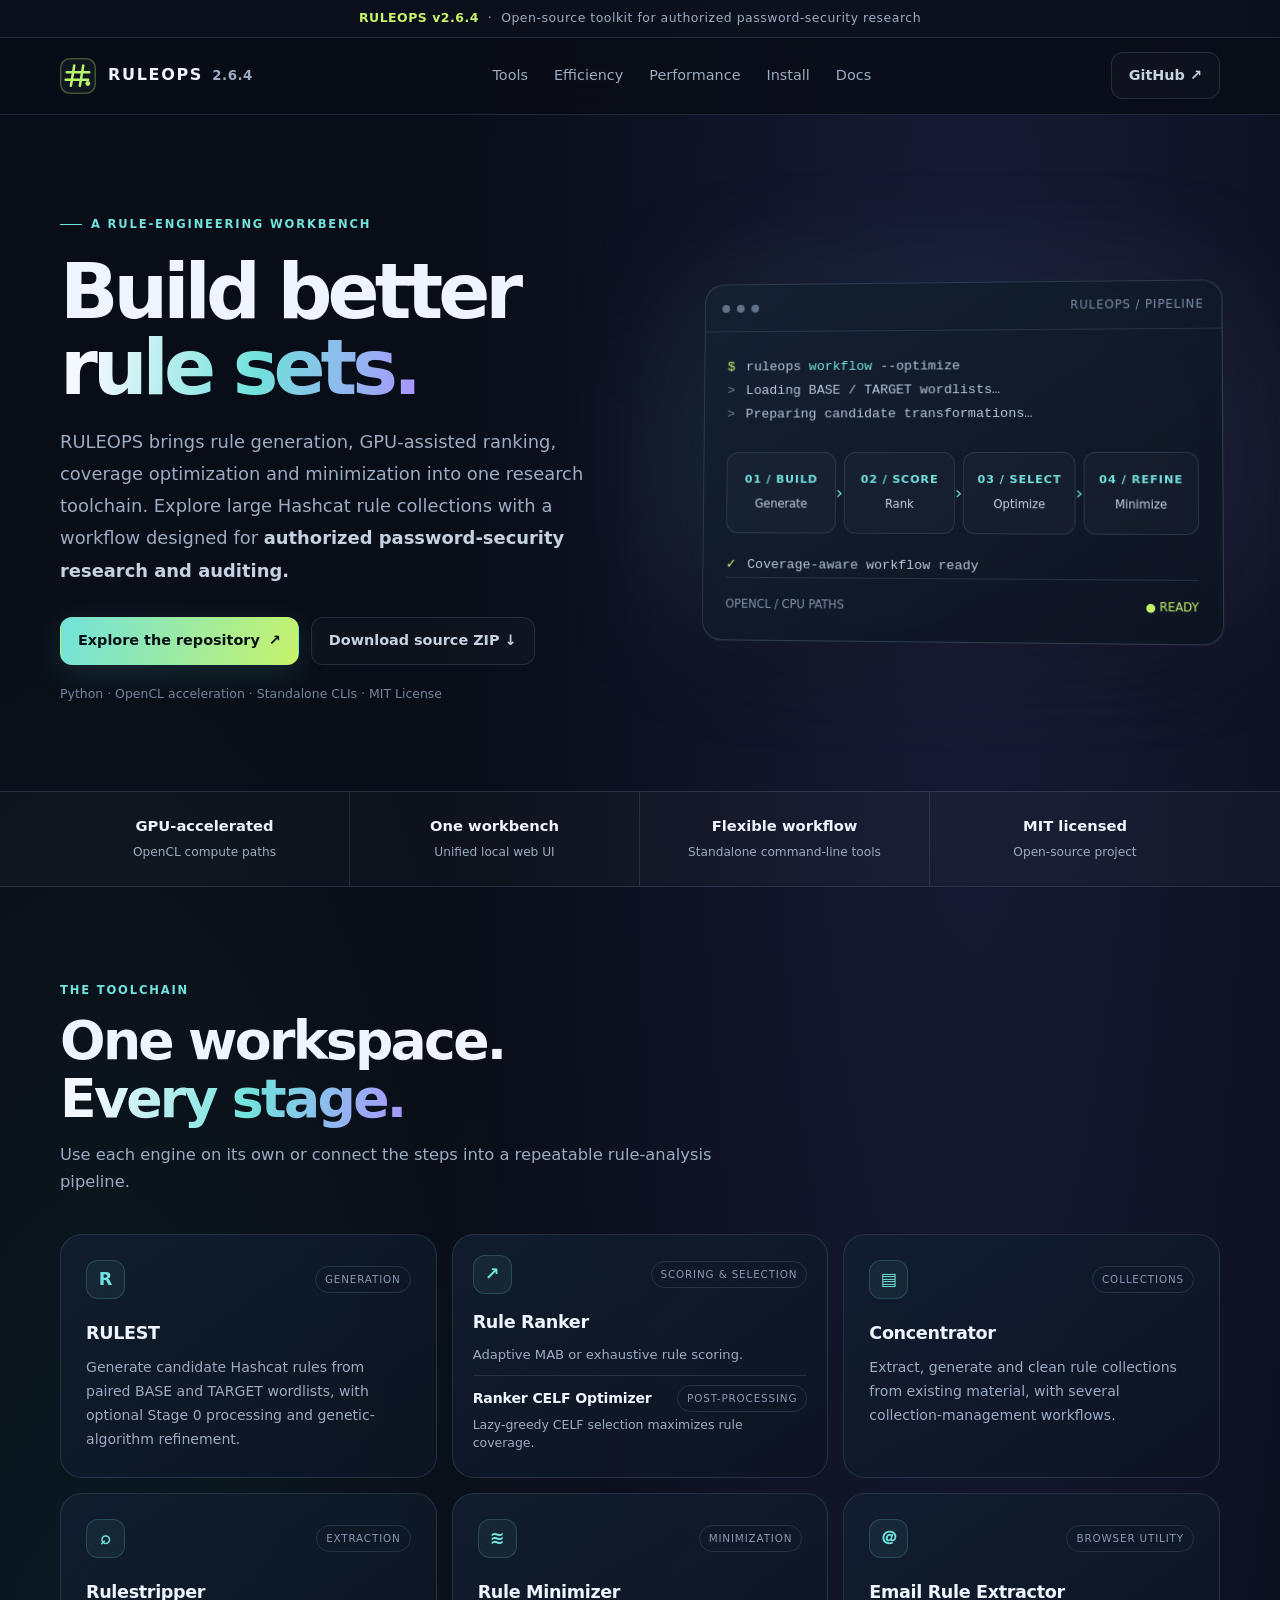
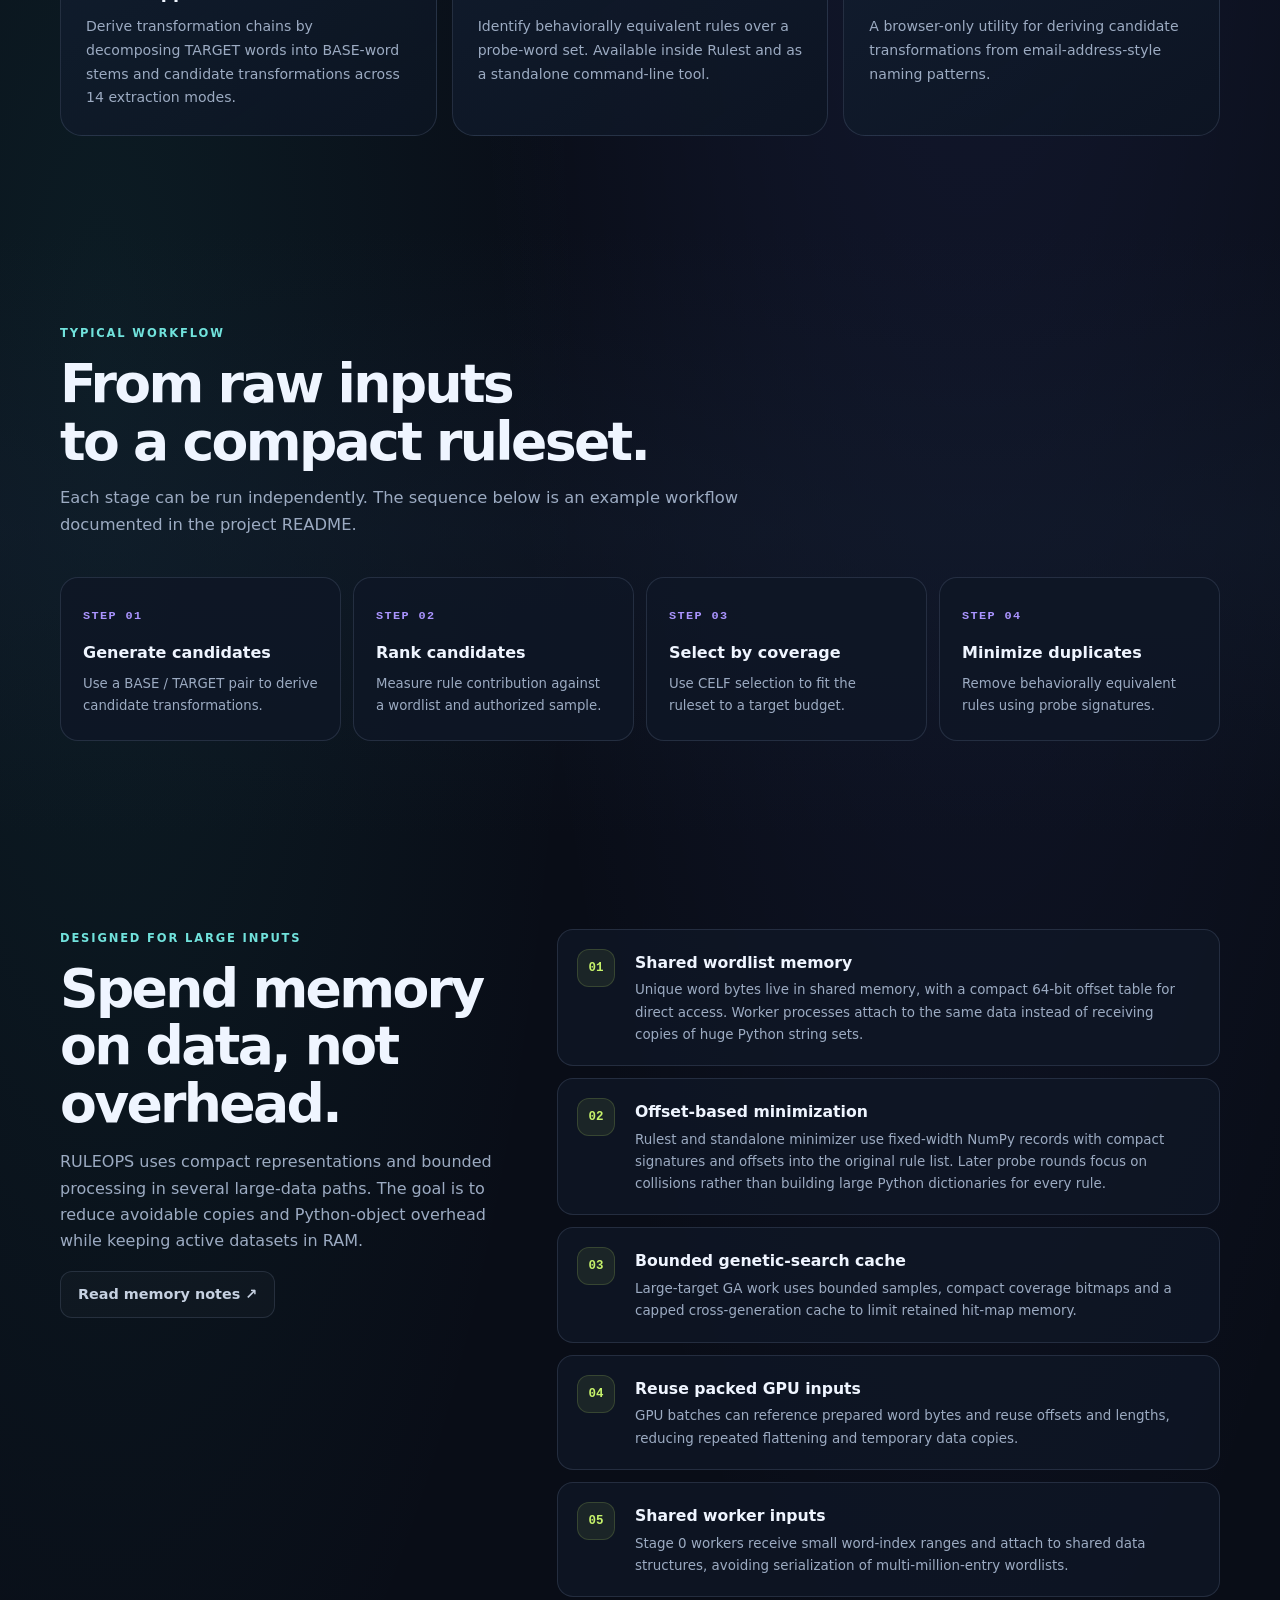
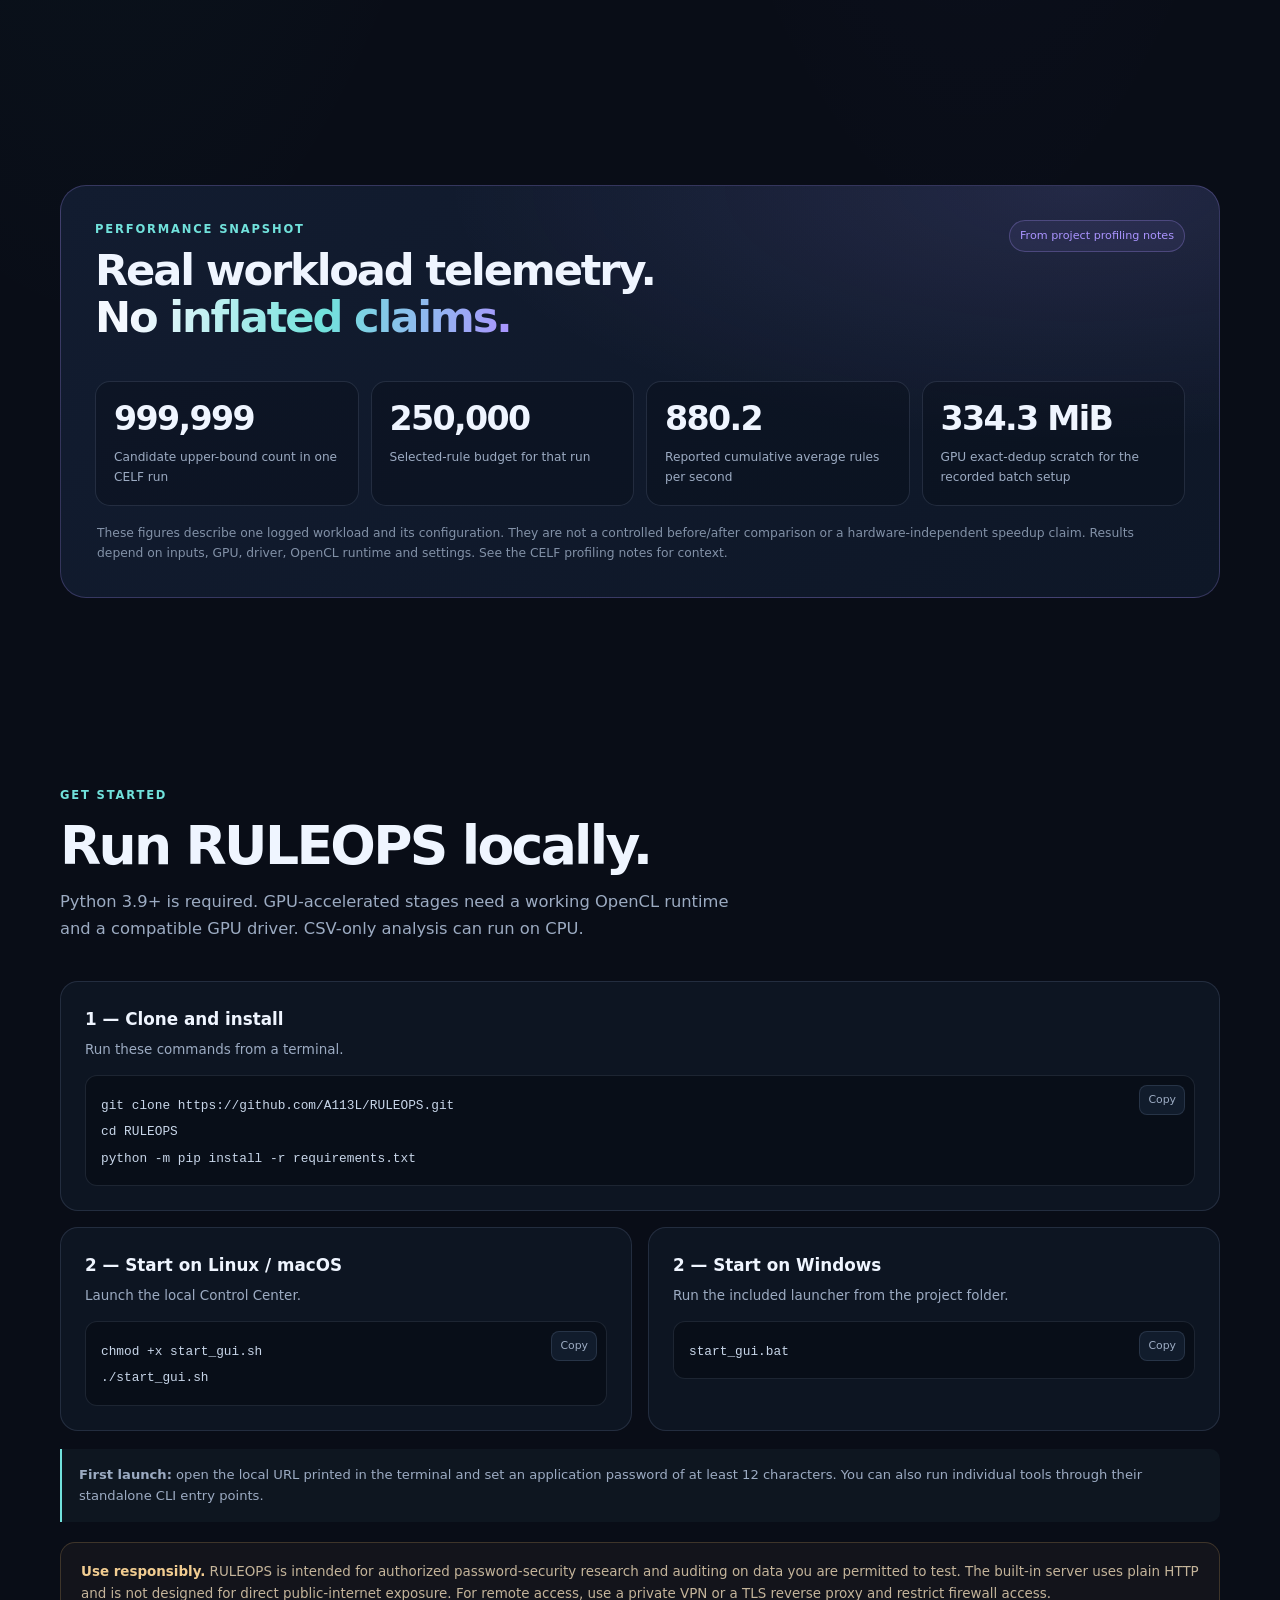
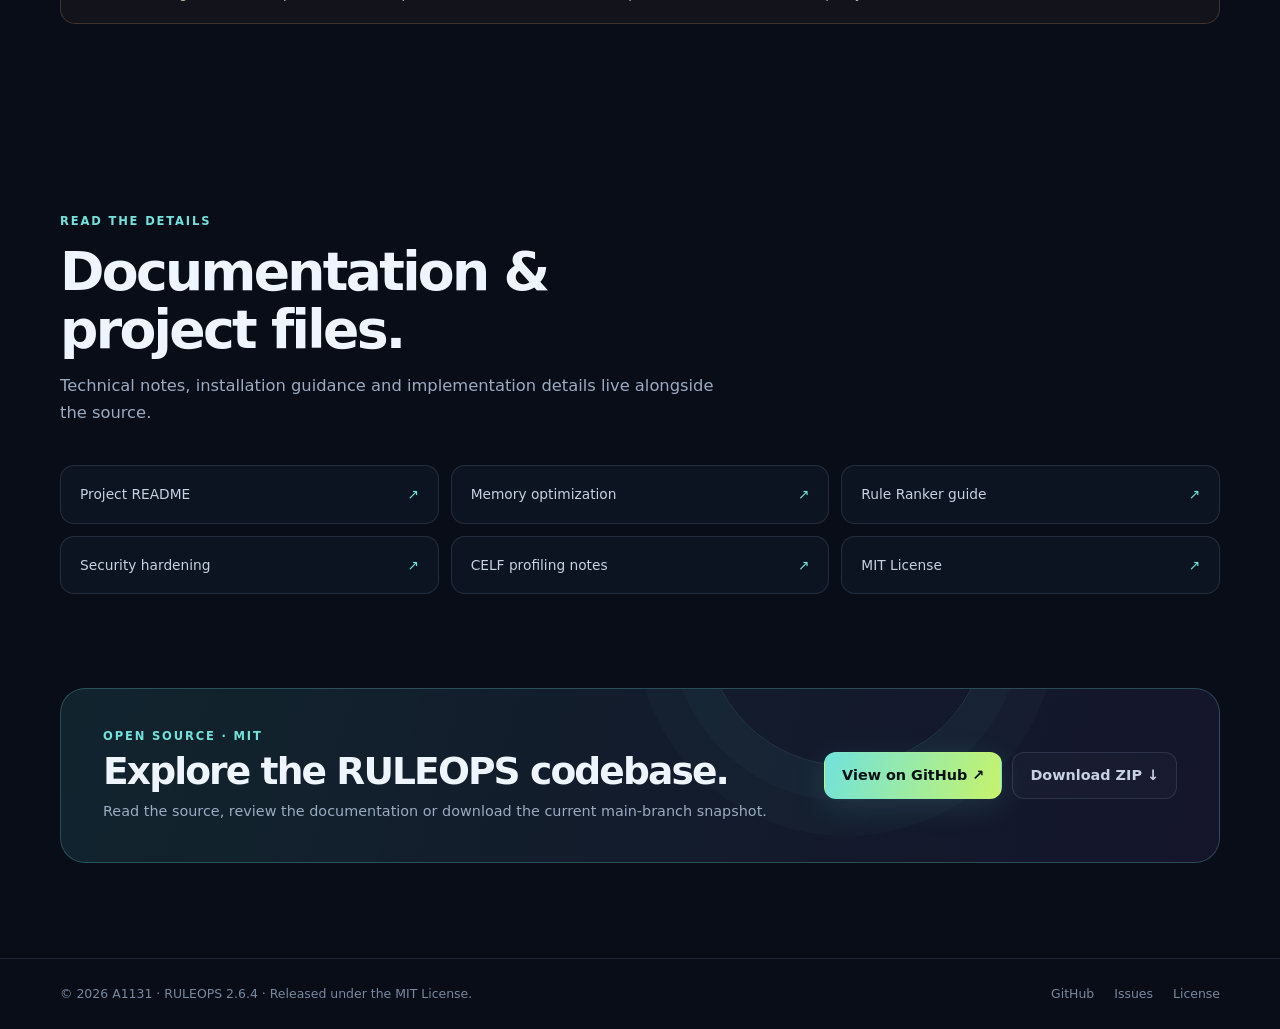
==== commit 9c44cfa0: "Add RULEOPS project website" ====
--- a/docs/index.html
+++ b/docs/index.html
@@ -323,7 +323,7 @@
           <article class="tool-card">
             <div class="tool-top"><div class="tool-icon">≋</div><span class="tool-tag">Minimization</span></div>
             <h3>Rule Minimizer</h3>
-            <p>Identify behaviorally equivalent rules over a probe-word set. Available inside RuleEST and as a standalone command-line tool.</p>
+            <p>Identify behaviorally equivalent rules over a probe-word set. Available inside Rulest and as a standalone command-line tool.</p>
           </article>
           <article class="tool-card">
             <div class="tool-top"><div class="tool-icon">＠</div><span class="tool-tag">Browser utility</span></div>
@@ -360,7 +360,7 @@
         </div>
         <div class="memory-list">
           <article class="memory-item"><div class="memory-num">01</div><div><h3>Shared wordlist memory</h3><p>Unique word bytes live in shared memory, with a compact 64-bit offset table for direct access. Worker processes attach to the same data instead of receiving copies of huge Python string sets.</p></div></article>
-          <article class="memory-item"><div class="memory-num">02</div><div><h3>Offset-based minimization</h3><p>RuleEST and standalone minimizer use fixed-width NumPy records with compact signatures and offsets into the original rule list. Later probe rounds focus on collisions rather than building large Python dictionaries for every rule.</p></div></article>
+          <article class="memory-item"><div class="memory-num">02</div><div><h3>Offset-based minimization</h3><p>Rulest and standalone minimizer use fixed-width NumPy records with compact signatures and offsets into the original rule list. Later probe rounds focus on collisions rather than building large Python dictionaries for every rule.</p></div></article>
           <article class="memory-item"><div class="memory-num">03</div><div><h3>Bounded genetic-search cache</h3><p>Large-target GA work uses bounded samples, compact coverage bitmaps and a capped cross-generation cache to limit retained hit-map memory.</p></div></article>
           <article class="memory-item"><div class="memory-num">04</div><div><h3>Reuse packed GPU inputs</h3><p>GPU batches can reference prepared word bytes and reuse offsets and lengths, reducing repeated flattening and temporary data copies.</p></div></article>
           <article class="memory-item"><div class="memory-num">05</div><div><h3>Shared worker inputs</h3><p>Stage 0 workers receive small word-index ranges and attach to shared data structures, avoiding serialization of multi-million-entry wordlists.</p></div></article>
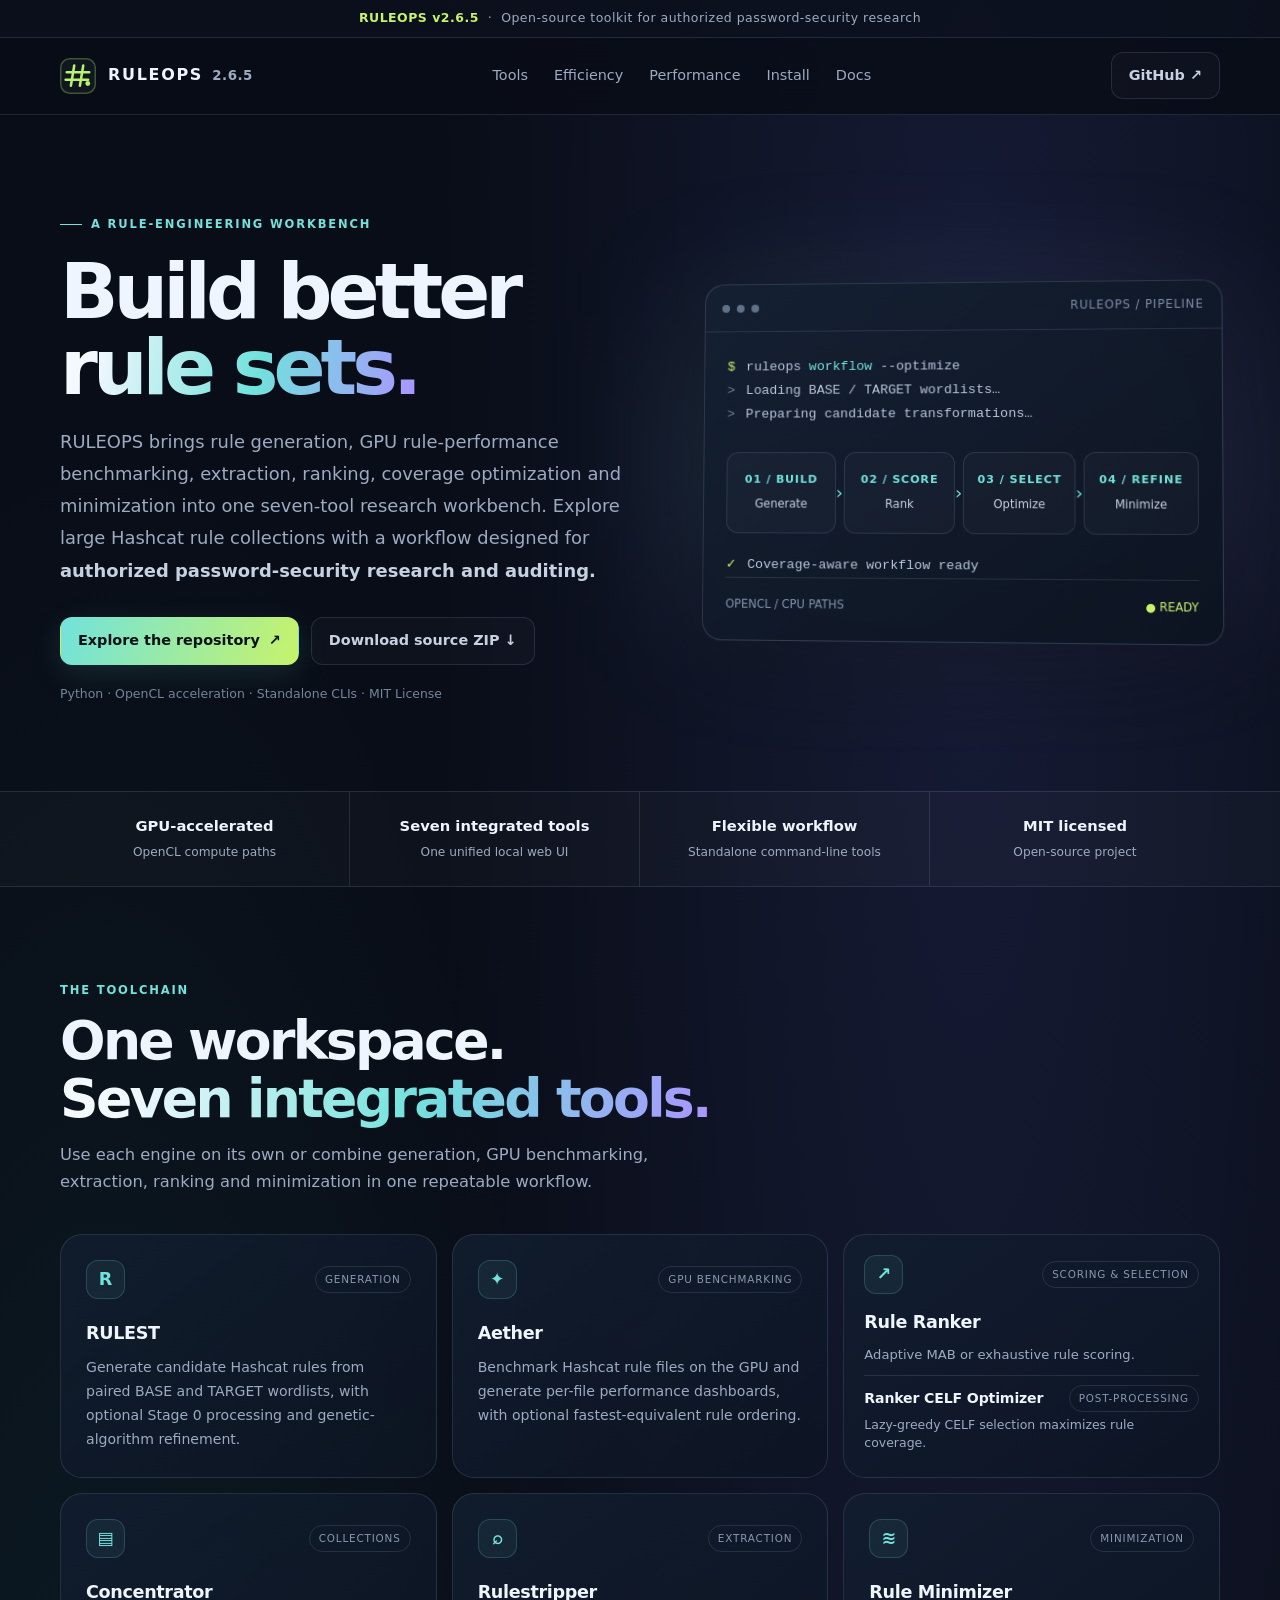
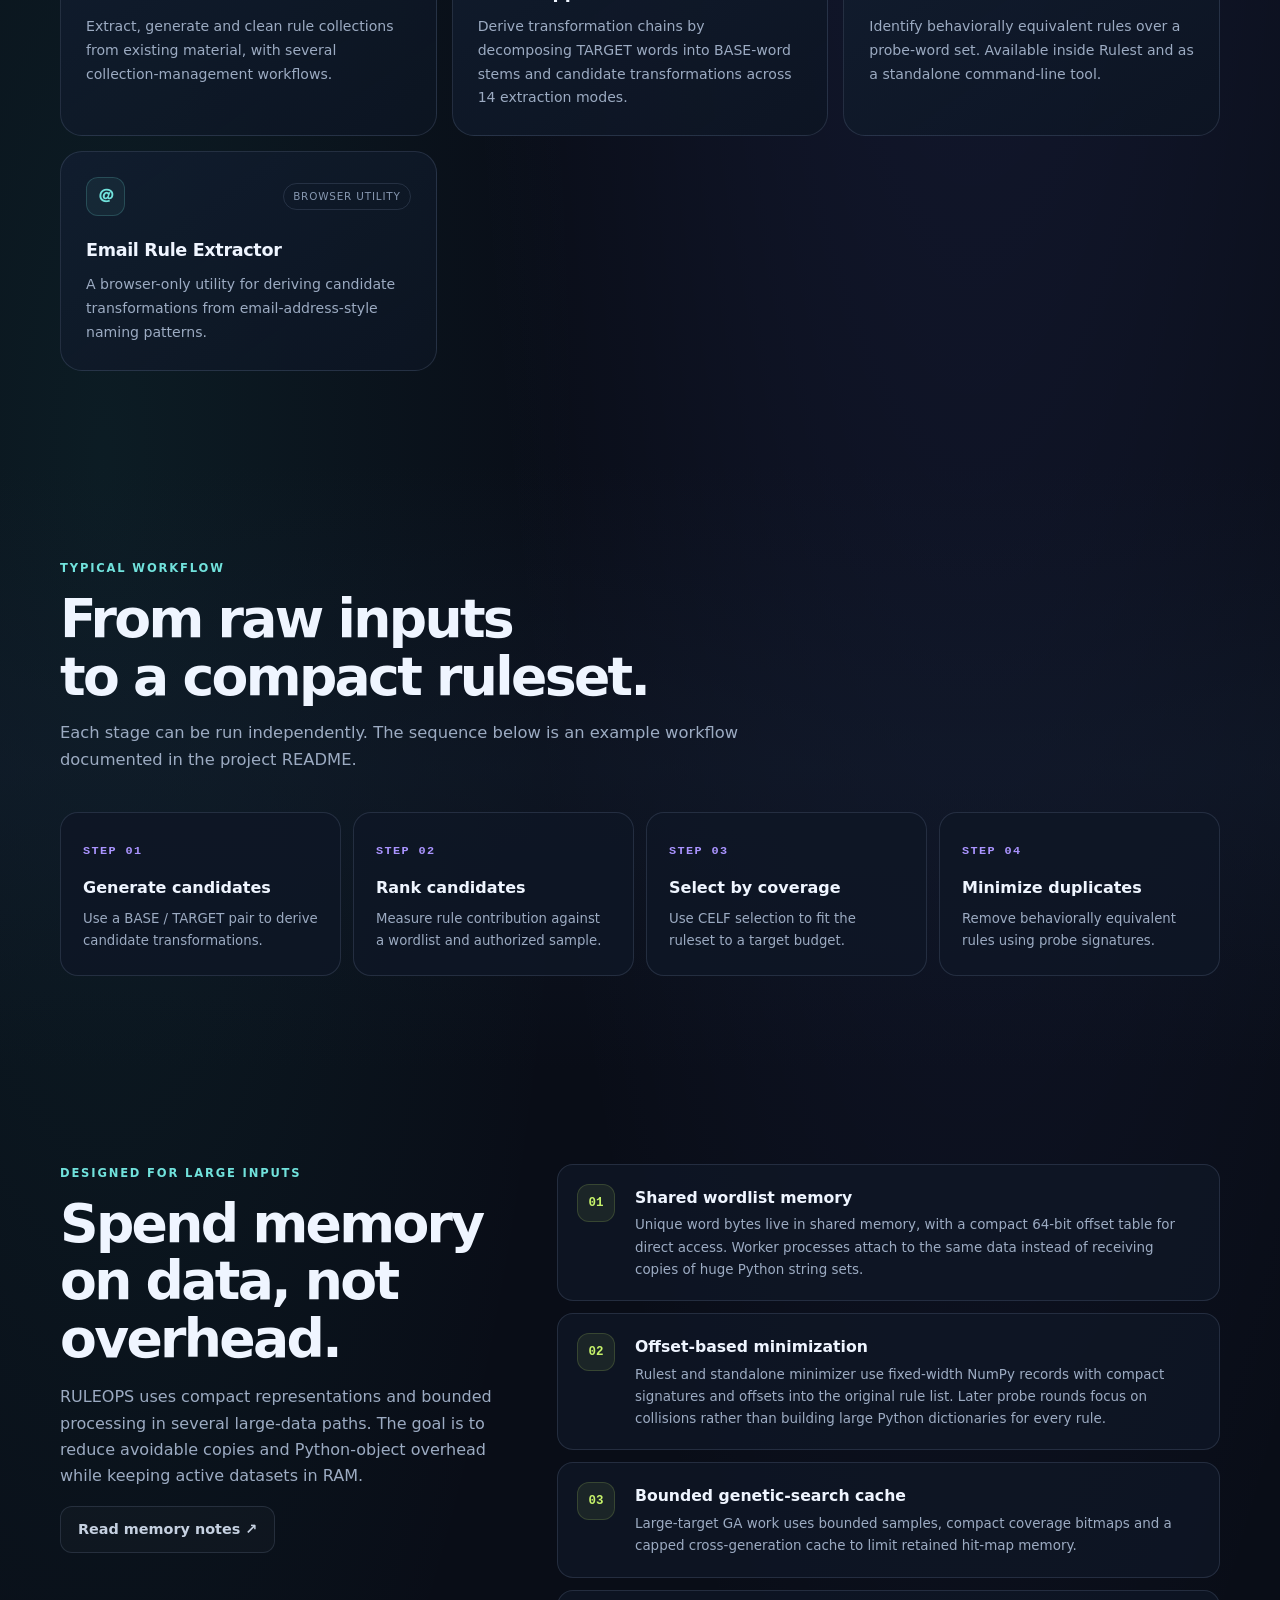
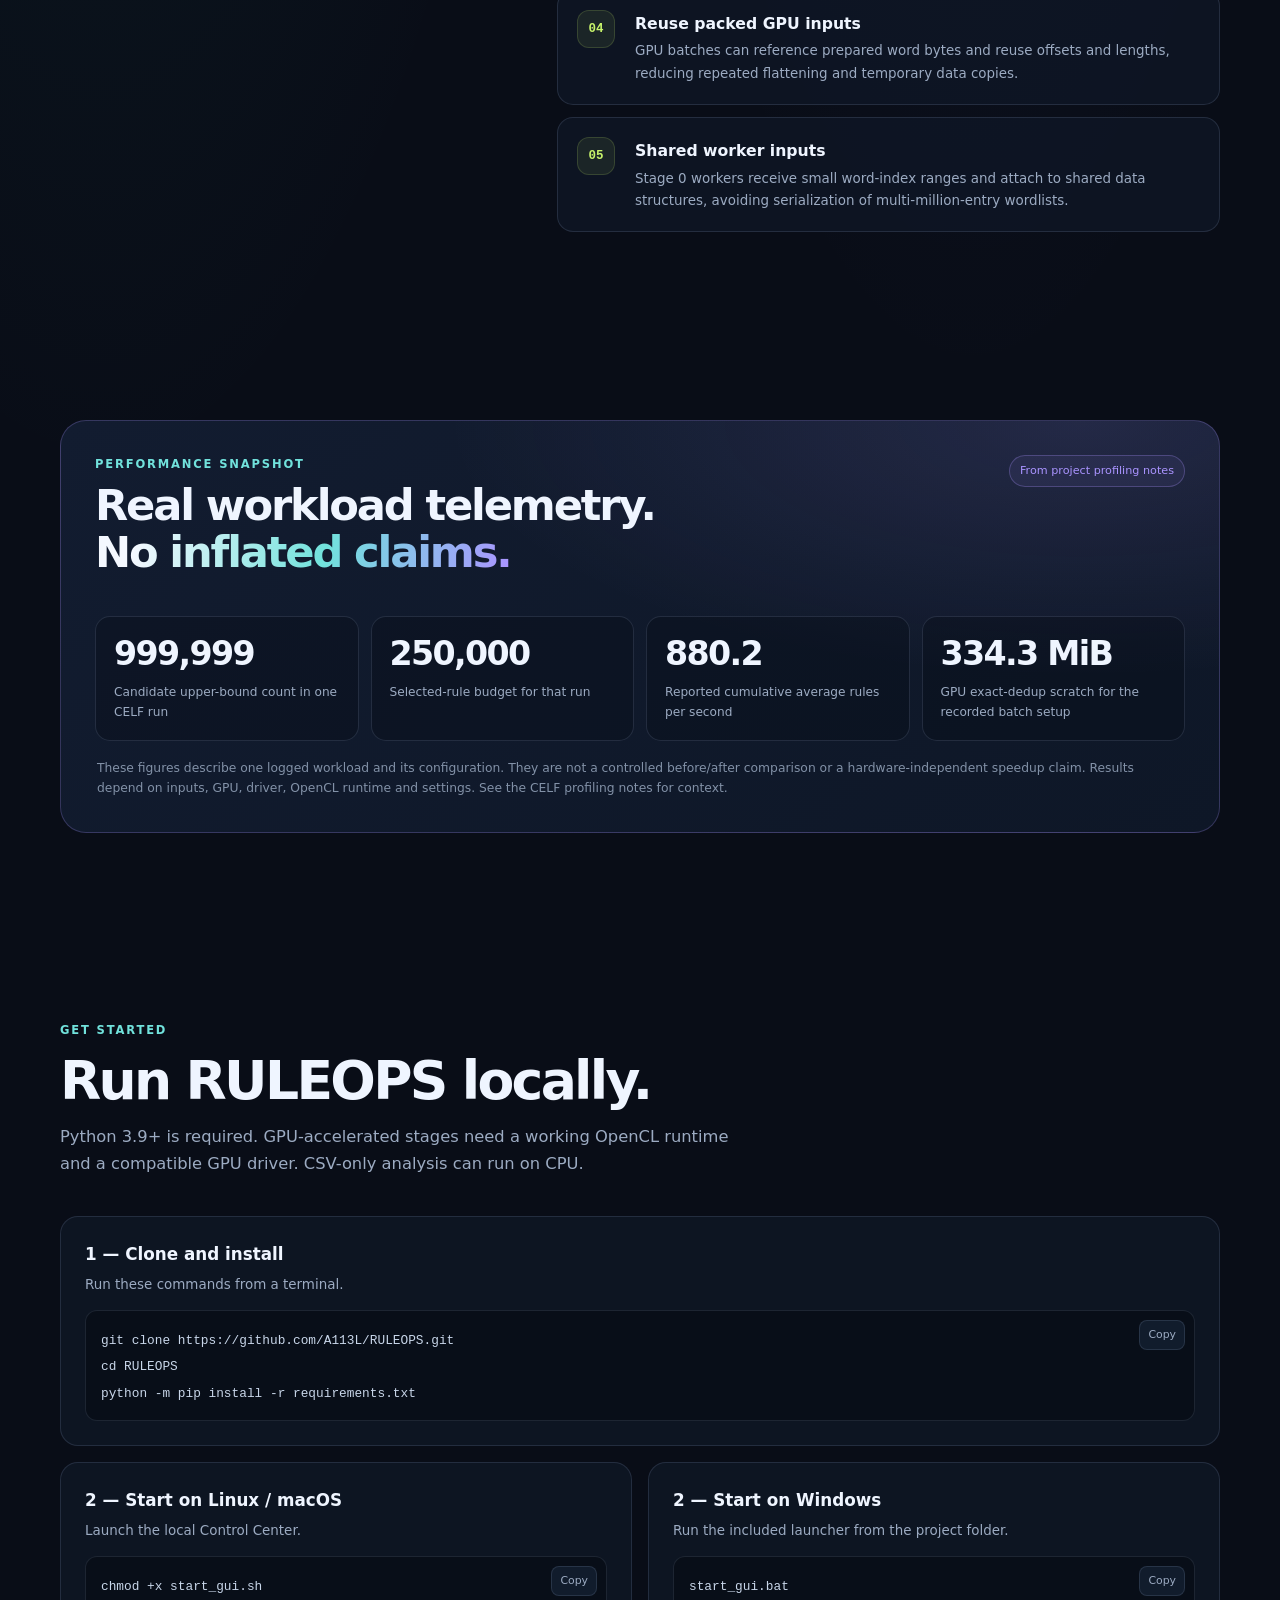
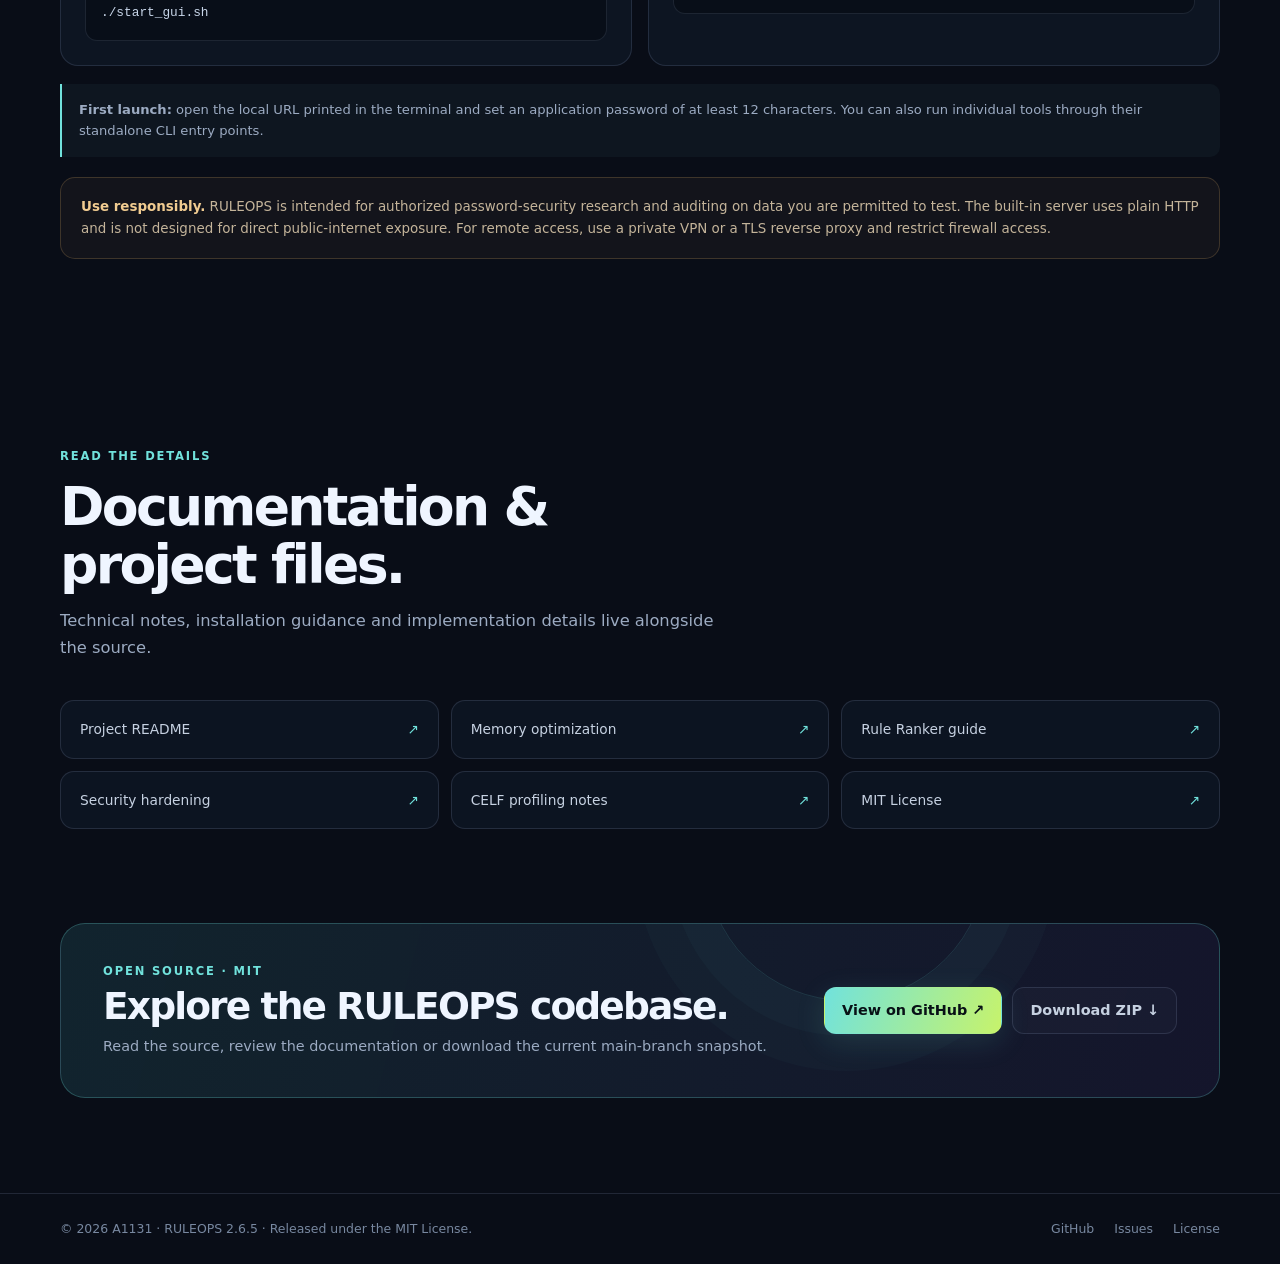
==== commit 9801b283: "feat(aether): integrate GPU rule benchmarking, add seventh tool, and update v2.6.5 documentation" ====
--- a/docs/index.html
+++ b/docs/index.html
@@ -4,10 +4,10 @@
   <meta charset="utf-8">
   <meta name="viewport" content="width=device-width, initial-scale=1">
   <meta name="theme-color" content="#090d17">
-  <meta name="description" content="RULEOPS is an open-source, GPU-accelerated research workbench for generating, ranking and optimizing Hashcat rule sets.">
+  <meta name="description" content="RULEOPS is an open-source workbench with seven integrated tools for generating, benchmarking, ranking, optimizing and analyzing Hashcat rule sets.">
   <meta property="og:type" content="website">
   <meta property="og:title" content="RULEOPS — Rule Generation, Ranking & Optimization">
-  <meta property="og:description" content="A unified toolchain for authorized password-security research: generate, rank, select and minimize Hashcat rule sets.">
+  <meta property="og:description" content="Seven integrated tools for authorized password-security research: generate, GPU-benchmark, extract, rank, select and minimize Hashcat rule sets.">
   <title>RULEOPS — Rule Generation, Ranking &amp; Optimization</title>
   <link rel="icon" href="favicon.svg" type="image/svg+xml">
   <style>
@@ -221,13 +221,13 @@
   </style>
 </head>
 <body>
-  <div class="announcement"><strong>RULEOPS v2.6.4</strong> &nbsp;·&nbsp; Open-source toolkit for authorized password-security research</div>
+  <div class="announcement"><strong>RULEOPS v2.6.5</strong> &nbsp;·&nbsp; Open-source toolkit for authorized password-security research</div>
 
   <header class="header">
     <div class="wrap nav">
       <a class="brand" href="#top" aria-label="RULEOPS home">
         <img class="brand-mark" src="favicon.svg" alt="" aria-hidden="true">
-        <span>RULEOPS <small>2.6.4</small></span>
+        <span>RULEOPS <small>2.6.5</small></span>
       </a>
       <nav class="nav-links" id="navLinks" aria-label="Main navigation">
         <a href="#tools">Tools</a>
@@ -249,7 +249,7 @@
         <div>
           <div class="eyebrow">A rule-engineering workbench</div>
           <h1>Build better<br><span class="gradient-text">rule sets.</span></h1>
-          <p class="hero-copy">RULEOPS brings rule generation, GPU-assisted ranking, coverage optimization and minimization into one research toolchain. Explore large Hashcat rule collections with a workflow designed for <strong>authorized password-security research and auditing.</strong></p>
+          <p class="hero-copy">RULEOPS brings rule generation, GPU rule-performance benchmarking, extraction, ranking, coverage optimization and minimization into one seven-tool research workbench. Explore large Hashcat rule collections with a workflow designed for <strong>authorized password-security research and auditing.</strong></p>
           <div class="hero-buttons">
             <a class="button button-primary" href="https://github.com/A113L/RULEOPS" target="_blank" rel="noopener">Explore the repository <span aria-hidden="true">↗</span></a>
             <a class="button button-ghost" href="https://github.com/A113L/RULEOPS/archive/refs/heads/main.zip">Download source ZIP ↓</a>
@@ -282,7 +282,7 @@
     <div class="trust-strip">
       <div class="wrap trust-grid">
         <div class="trust-item"><b>GPU-accelerated</b><span>OpenCL compute paths</span></div>
-        <div class="trust-item"><b>One workbench</b><span>Unified local web UI</span></div>
+        <div class="trust-item"><b>Seven integrated tools</b><span>One unified local web UI</span></div>
         <div class="trust-item"><b>Flexible workflow</b><span>Standalone command-line tools</span></div>
         <div class="trust-item"><b>MIT licensed</b><span>Open-source project</span></div>
       </div>
@@ -292,14 +292,19 @@
       <div class="wrap">
         <div class="section-head">
           <div class="kicker">The toolchain</div>
-          <h2>One workspace.<br><span class="gradient-text">Every stage.</span></h2>
-          <p>Use each engine on its own or connect the steps into a repeatable rule-analysis pipeline.</p>
+          <h2>One workspace.<br><span class="gradient-text">Seven integrated tools.</span></h2>
+          <p>Use each engine on its own or combine generation, GPU benchmarking, extraction, ranking and minimization in one repeatable workflow.</p>
         </div>
         <div class="tool-grid">
           <article class="tool-card">
             <div class="tool-top"><div class="tool-icon">R</div><span class="tool-tag">Generation</span></div>
             <h3>RULEST</h3>
             <p>Generate candidate Hashcat rules from paired BASE and TARGET wordlists, with optional Stage 0 processing and genetic-algorithm refinement.</p>
+          </article>
+          <article class="tool-card">
+            <div class="tool-top"><div class="tool-icon">✦</div><span class="tool-tag">GPU benchmarking</span></div>
+            <h3>Aether</h3>
+            <p>Benchmark Hashcat rule files on the GPU and generate per-file performance dashboards, with optional fastest-equivalent rule ordering.</p>
           </article>
           <article class="tool-card ranker-card">
             <div class="tool-top"><div class="tool-icon">↗</div><span class="tool-tag">Scoring &amp; selection</span></div>
@@ -454,7 +459,7 @@
 
   <footer>
     <div class="wrap footer-inner">
-      <div>© 2026 A1131 · RULEOPS 2.6.4 · Released under the MIT License.</div>
+      <div>© 2026 A1131 · RULEOPS 2.6.5 · Released under the MIT License.</div>
       <div class="footer-links"><a href="https://github.com/A113L/RULEOPS" target="_blank" rel="noopener">GitHub</a><a href="https://github.com/A113L/RULEOPS/issues" target="_blank" rel="noopener">Issues</a><a href="https://github.com/A113L/RULEOPS/blob/main/LICENSE" target="_blank" rel="noopener">License</a></div>
     </div>
   </footer>
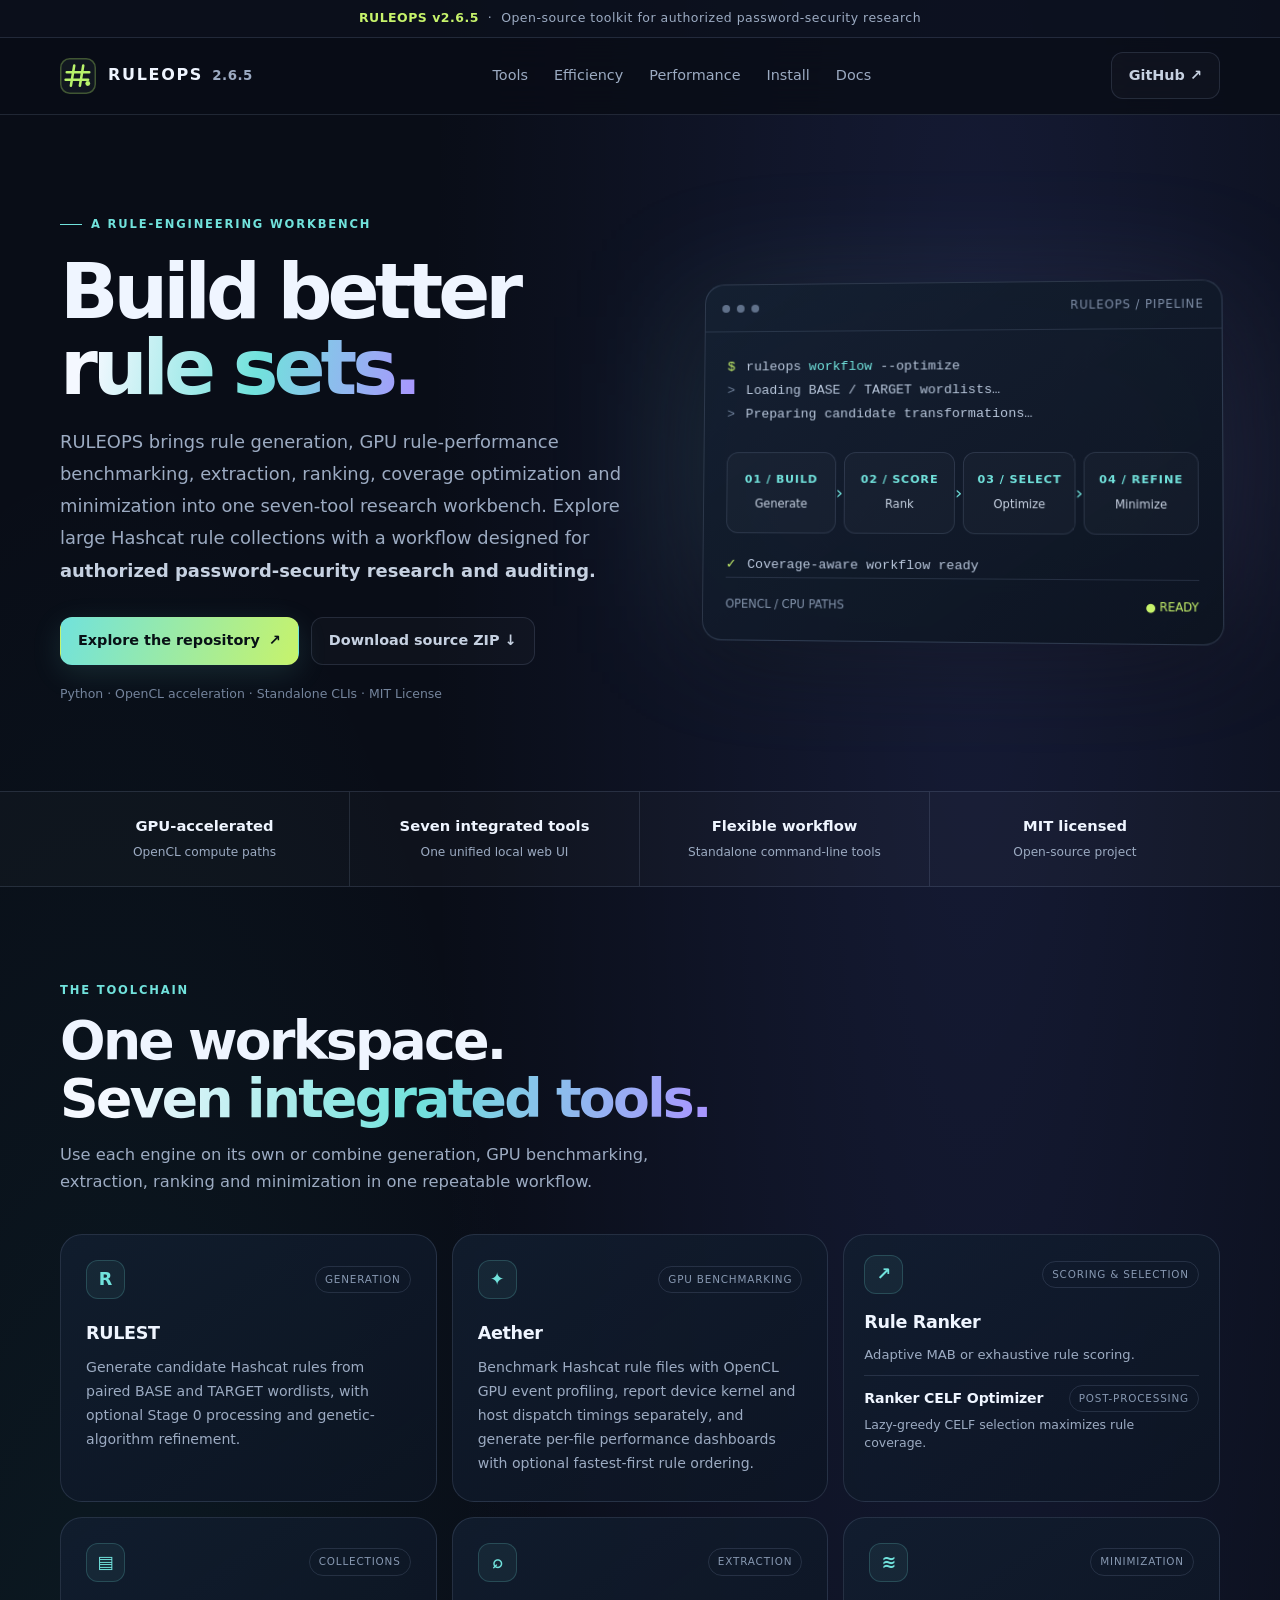
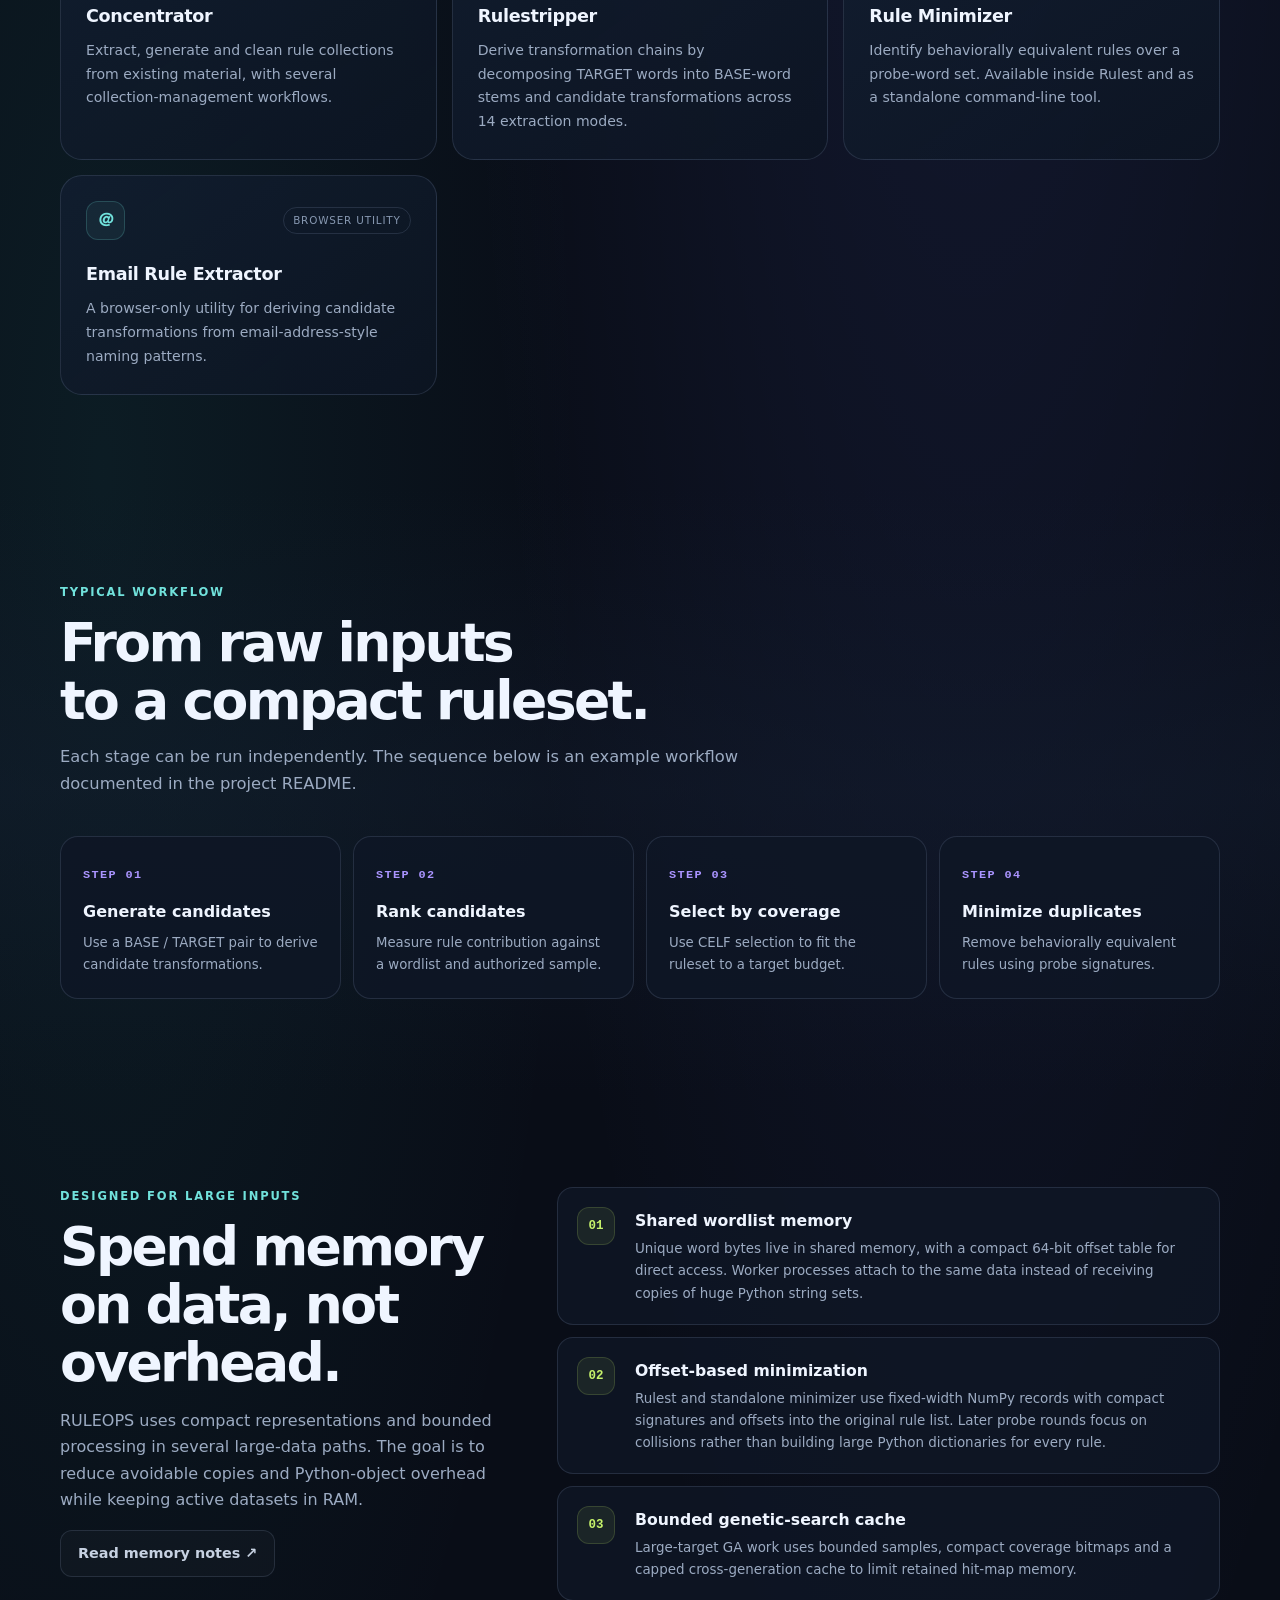
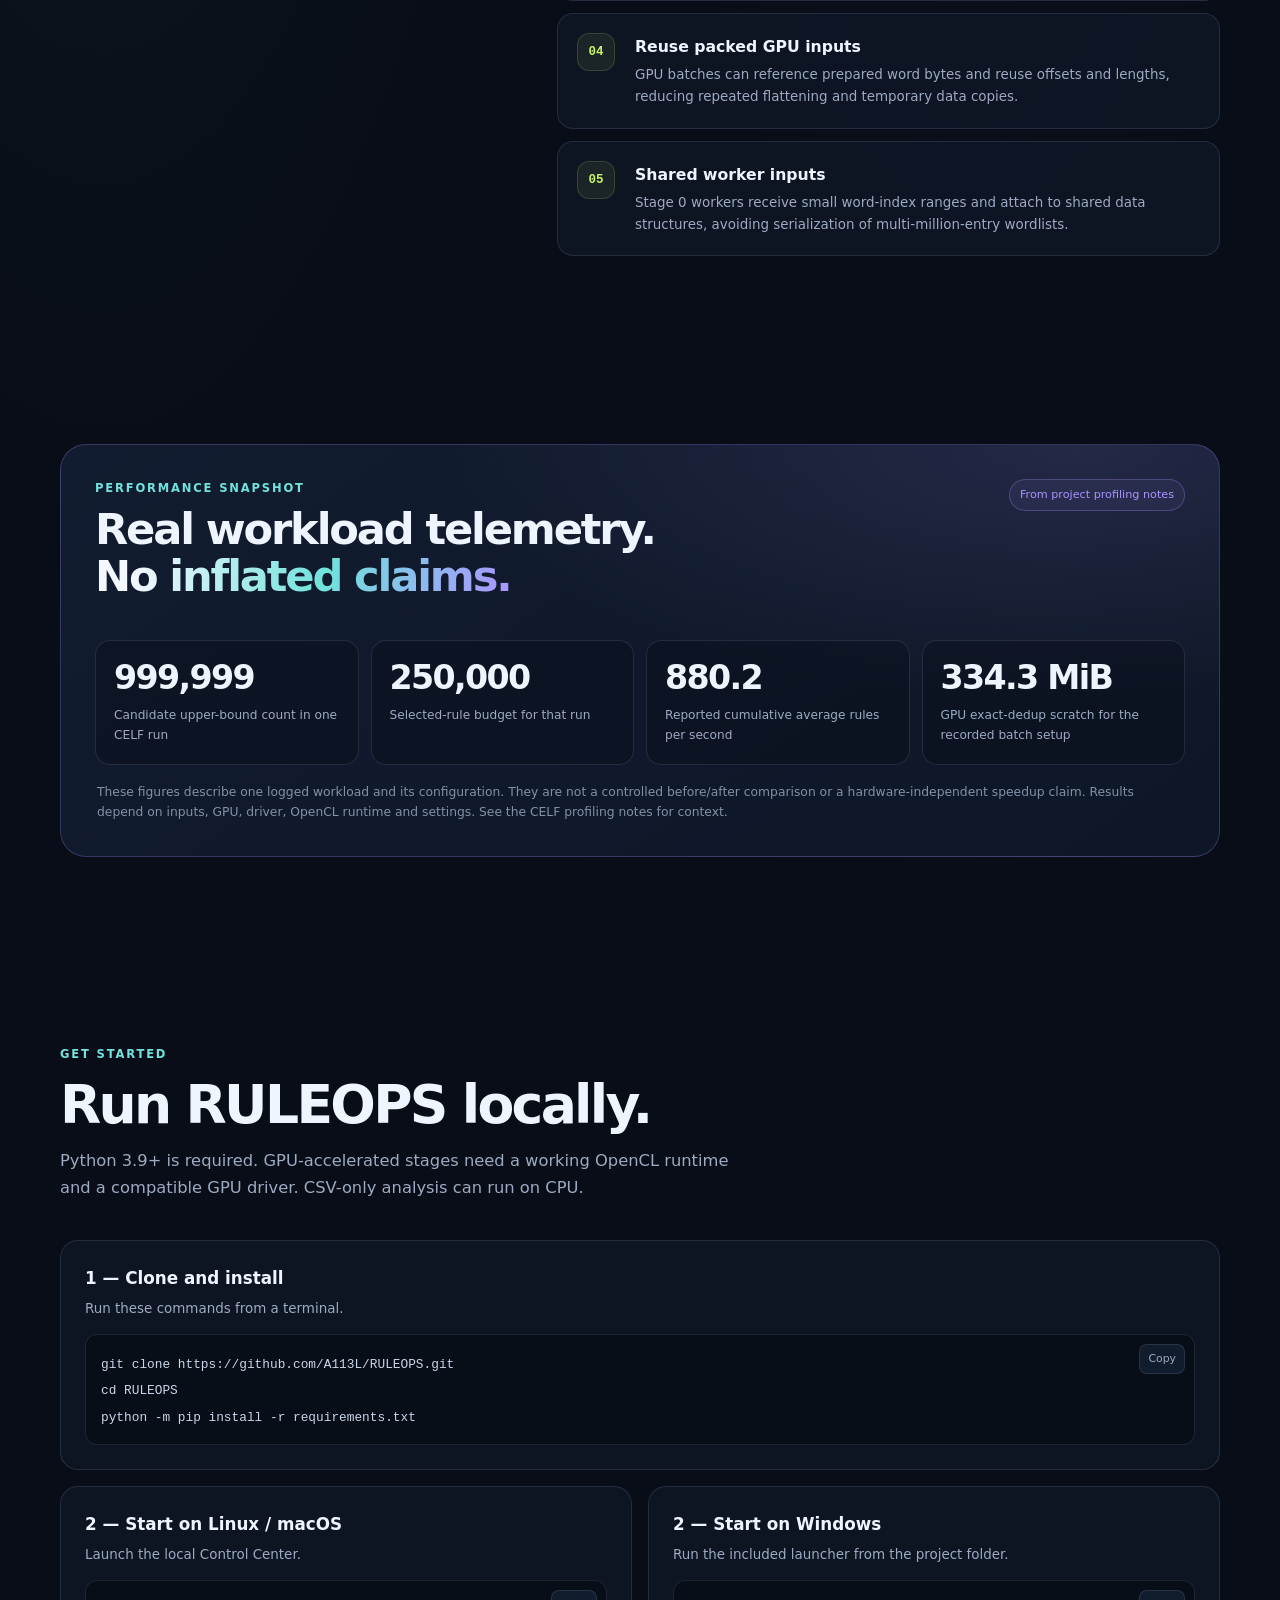
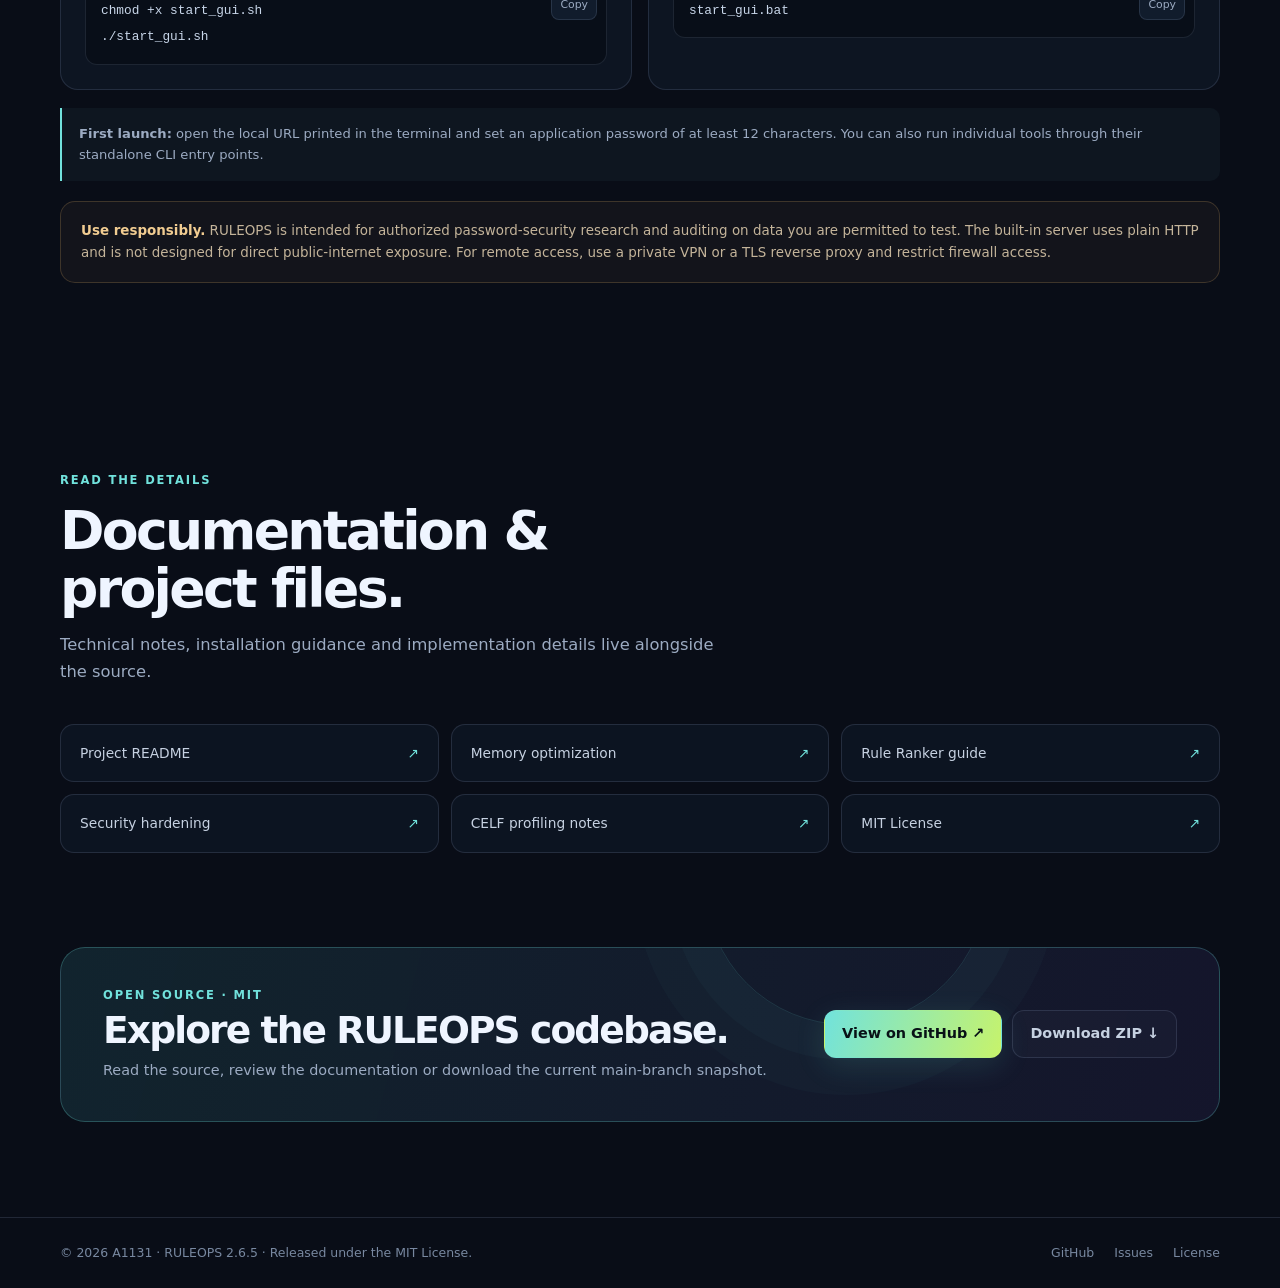
==== commit f3fd0589: "perf(aether): enable OpenCL event profiling by default and update timing UI" ====
--- a/docs/index.html
+++ b/docs/index.html
@@ -304,7 +304,7 @@
           <article class="tool-card">
             <div class="tool-top"><div class="tool-icon">✦</div><span class="tool-tag">GPU benchmarking</span></div>
             <h3>Aether</h3>
-            <p>Benchmark Hashcat rule files on the GPU and generate per-file performance dashboards, with optional fastest-equivalent rule ordering.</p>
+            <p>Benchmark Hashcat rule files with OpenCL GPU event profiling, report device kernel and host dispatch timings separately, and generate per-file performance dashboards with optional fastest-first rule ordering.</p>
           </article>
           <article class="tool-card ranker-card">
             <div class="tool-top"><div class="tool-icon">↗</div><span class="tool-tag">Scoring &amp; selection</span></div>
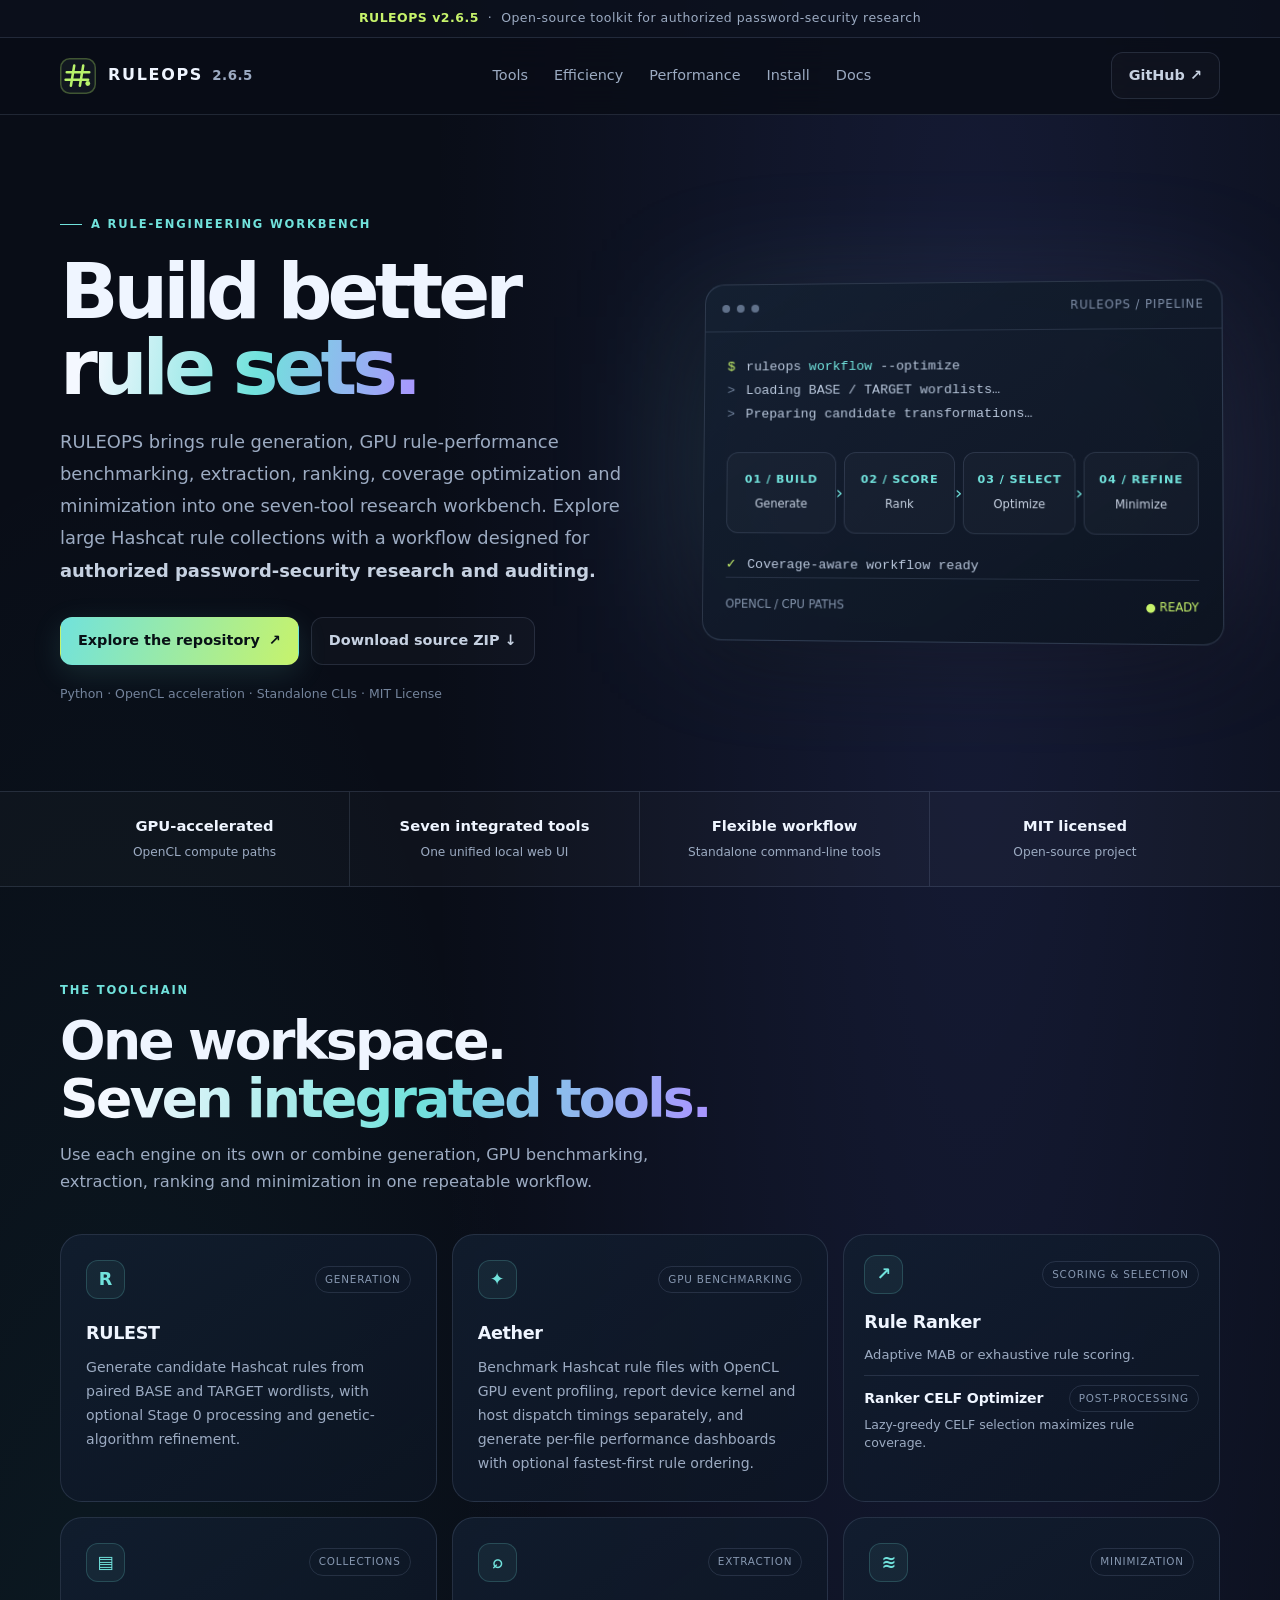
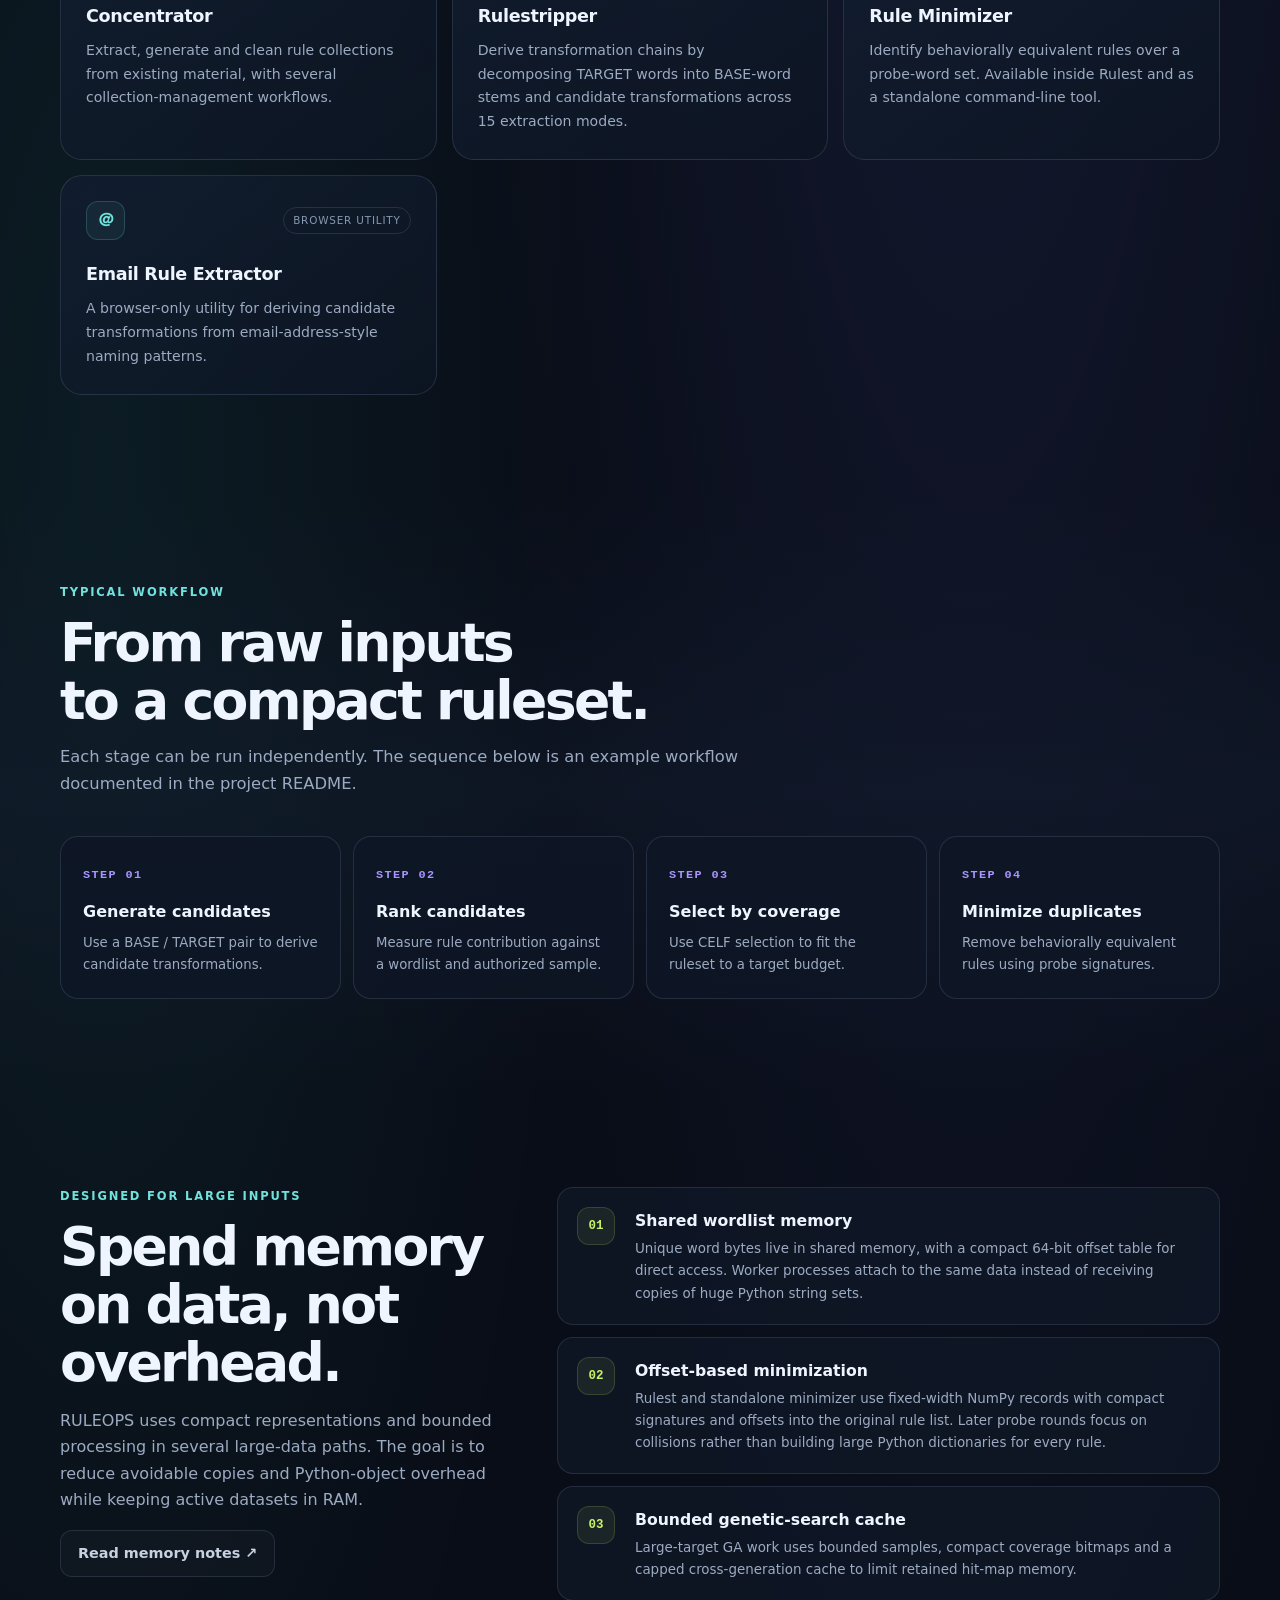
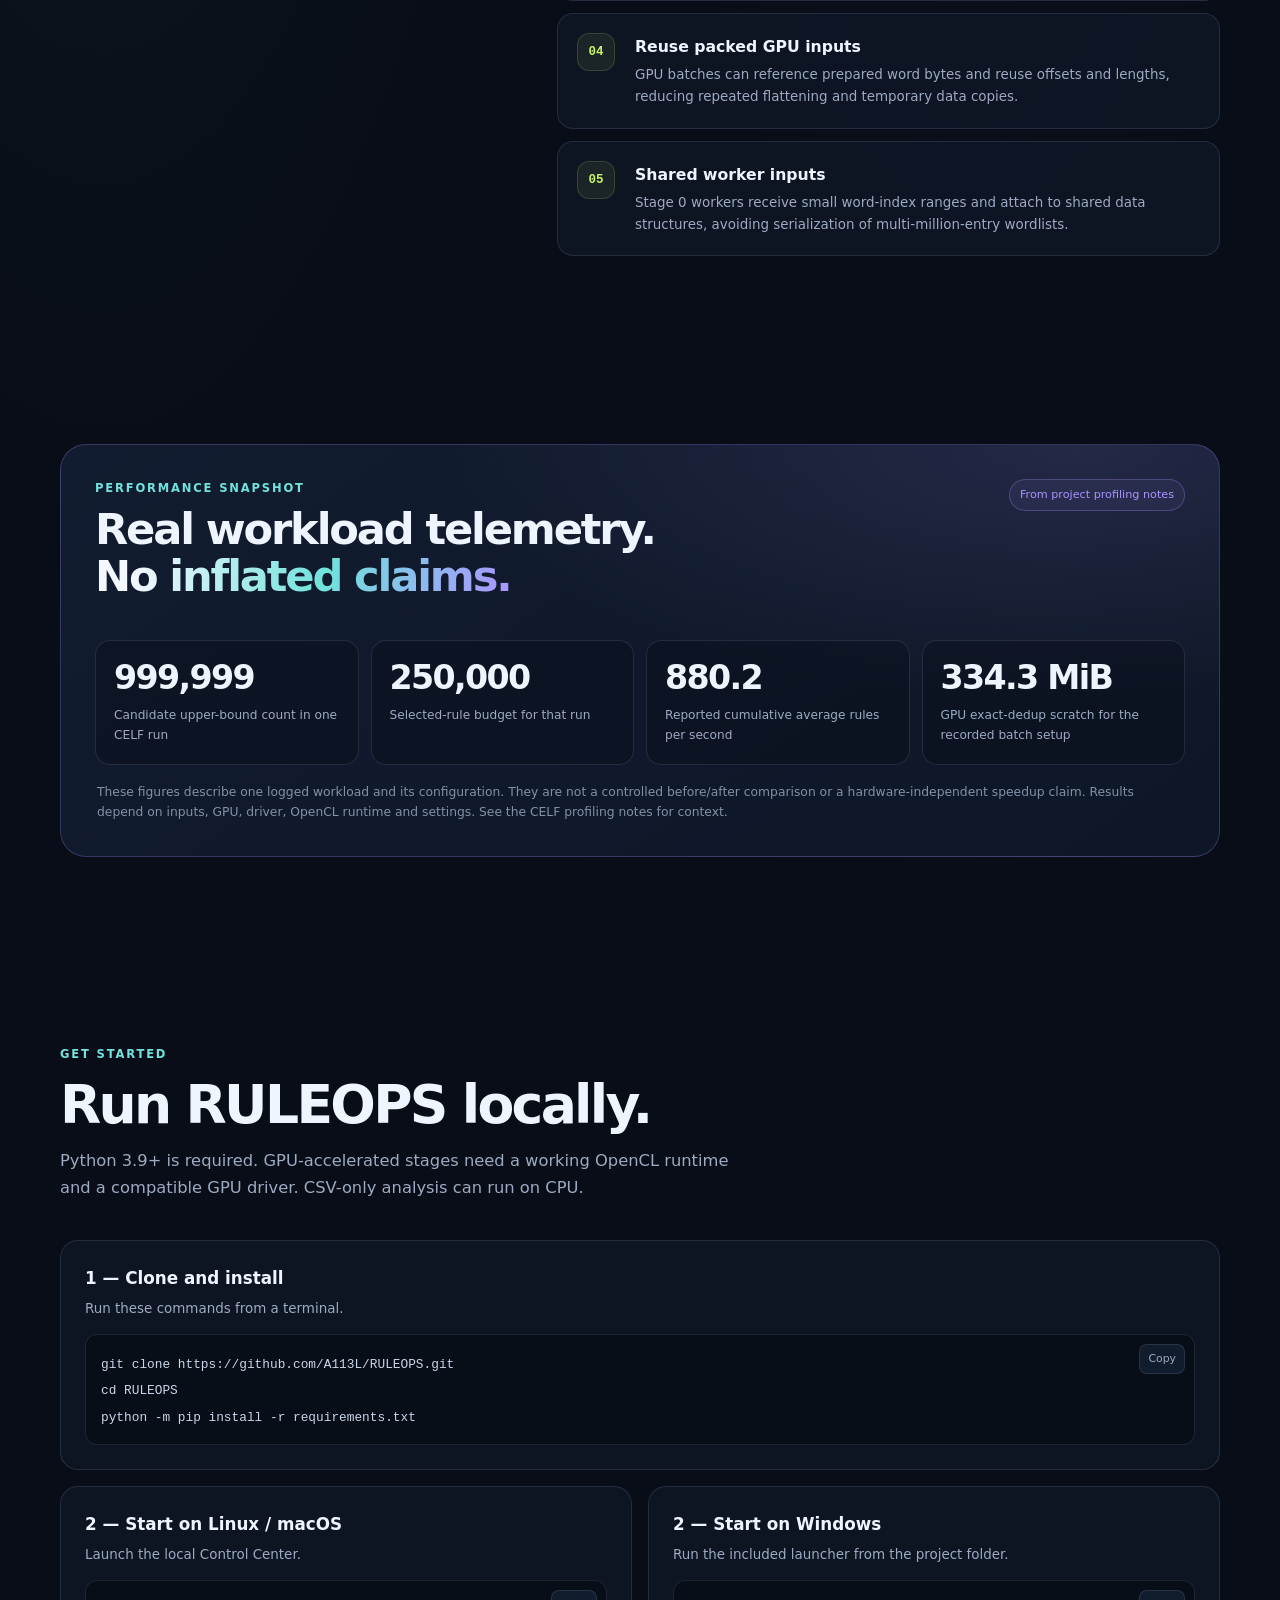
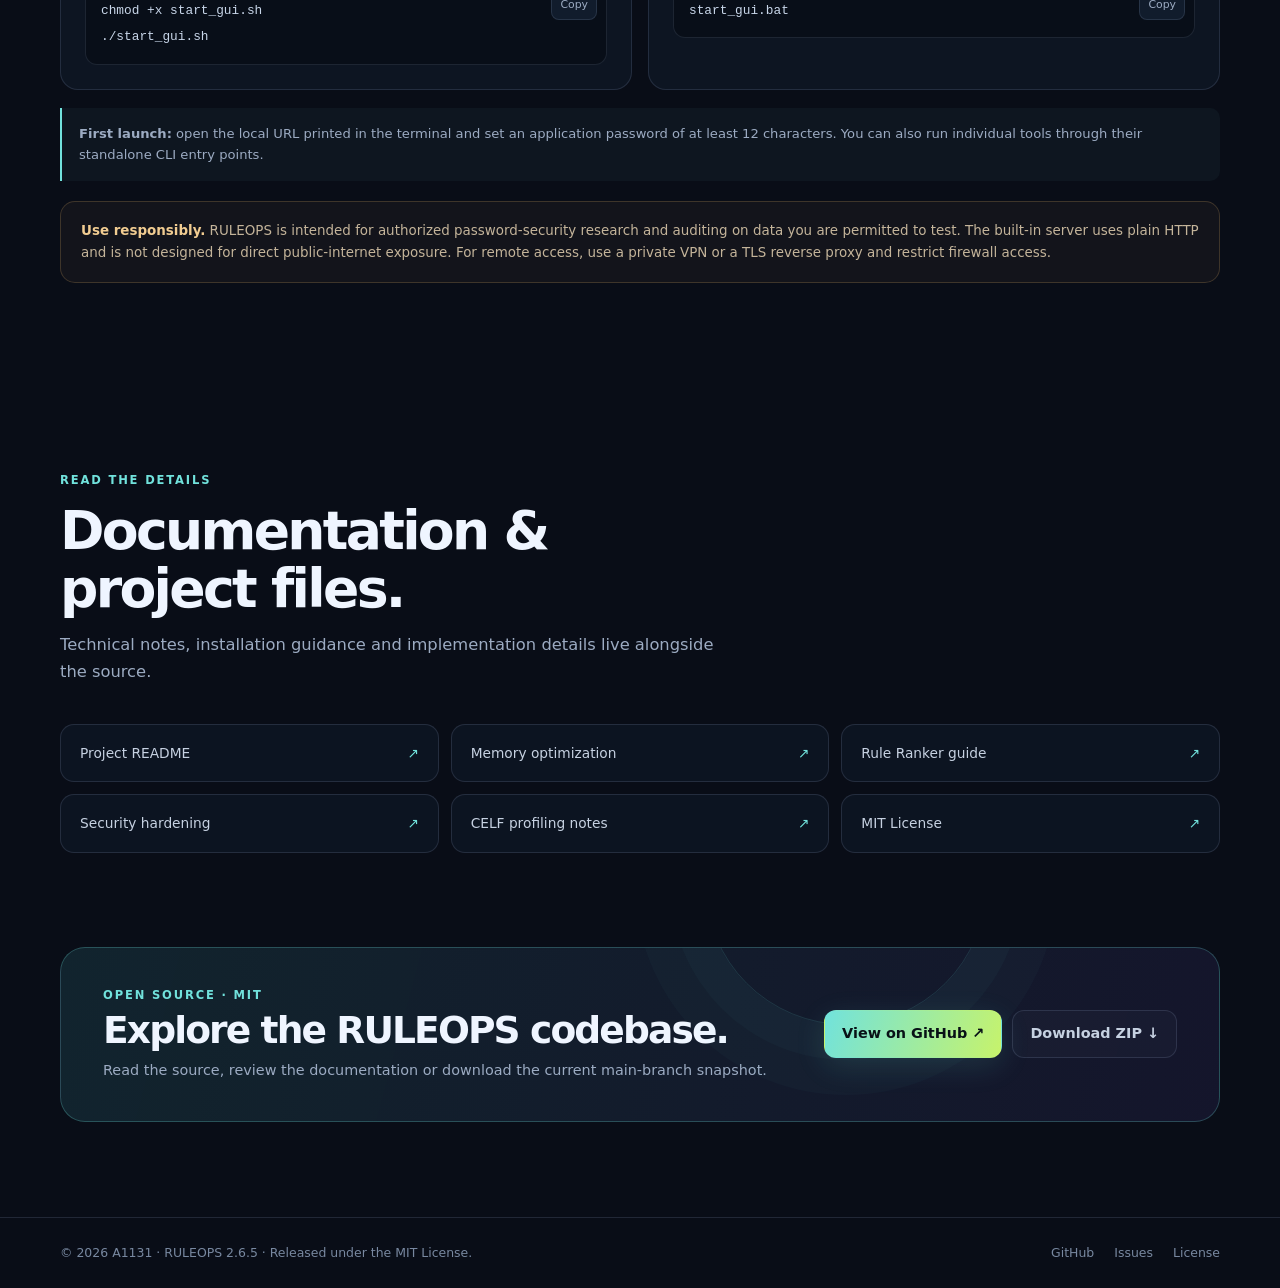
==== commit 167fa784: "Add h, H, S and vNX support to Rulestripper" ====
--- a/docs/index.html
+++ b/docs/index.html
@@ -323,7 +323,7 @@
           <article class="tool-card">
             <div class="tool-top"><div class="tool-icon">⌕</div><span class="tool-tag">Extraction</span></div>
             <h3>Rulestripper</h3>
-            <p>Derive transformation chains by decomposing TARGET words into BASE-word stems and candidate transformations across 14 extraction modes.</p>
+            <p>Derive transformation chains by decomposing TARGET words into BASE-word stems and candidate transformations across 15 extraction modes.</p>
           </article>
           <article class="tool-card">
             <div class="tool-top"><div class="tool-icon">≋</div><span class="tool-tag">Minimization</span></div>
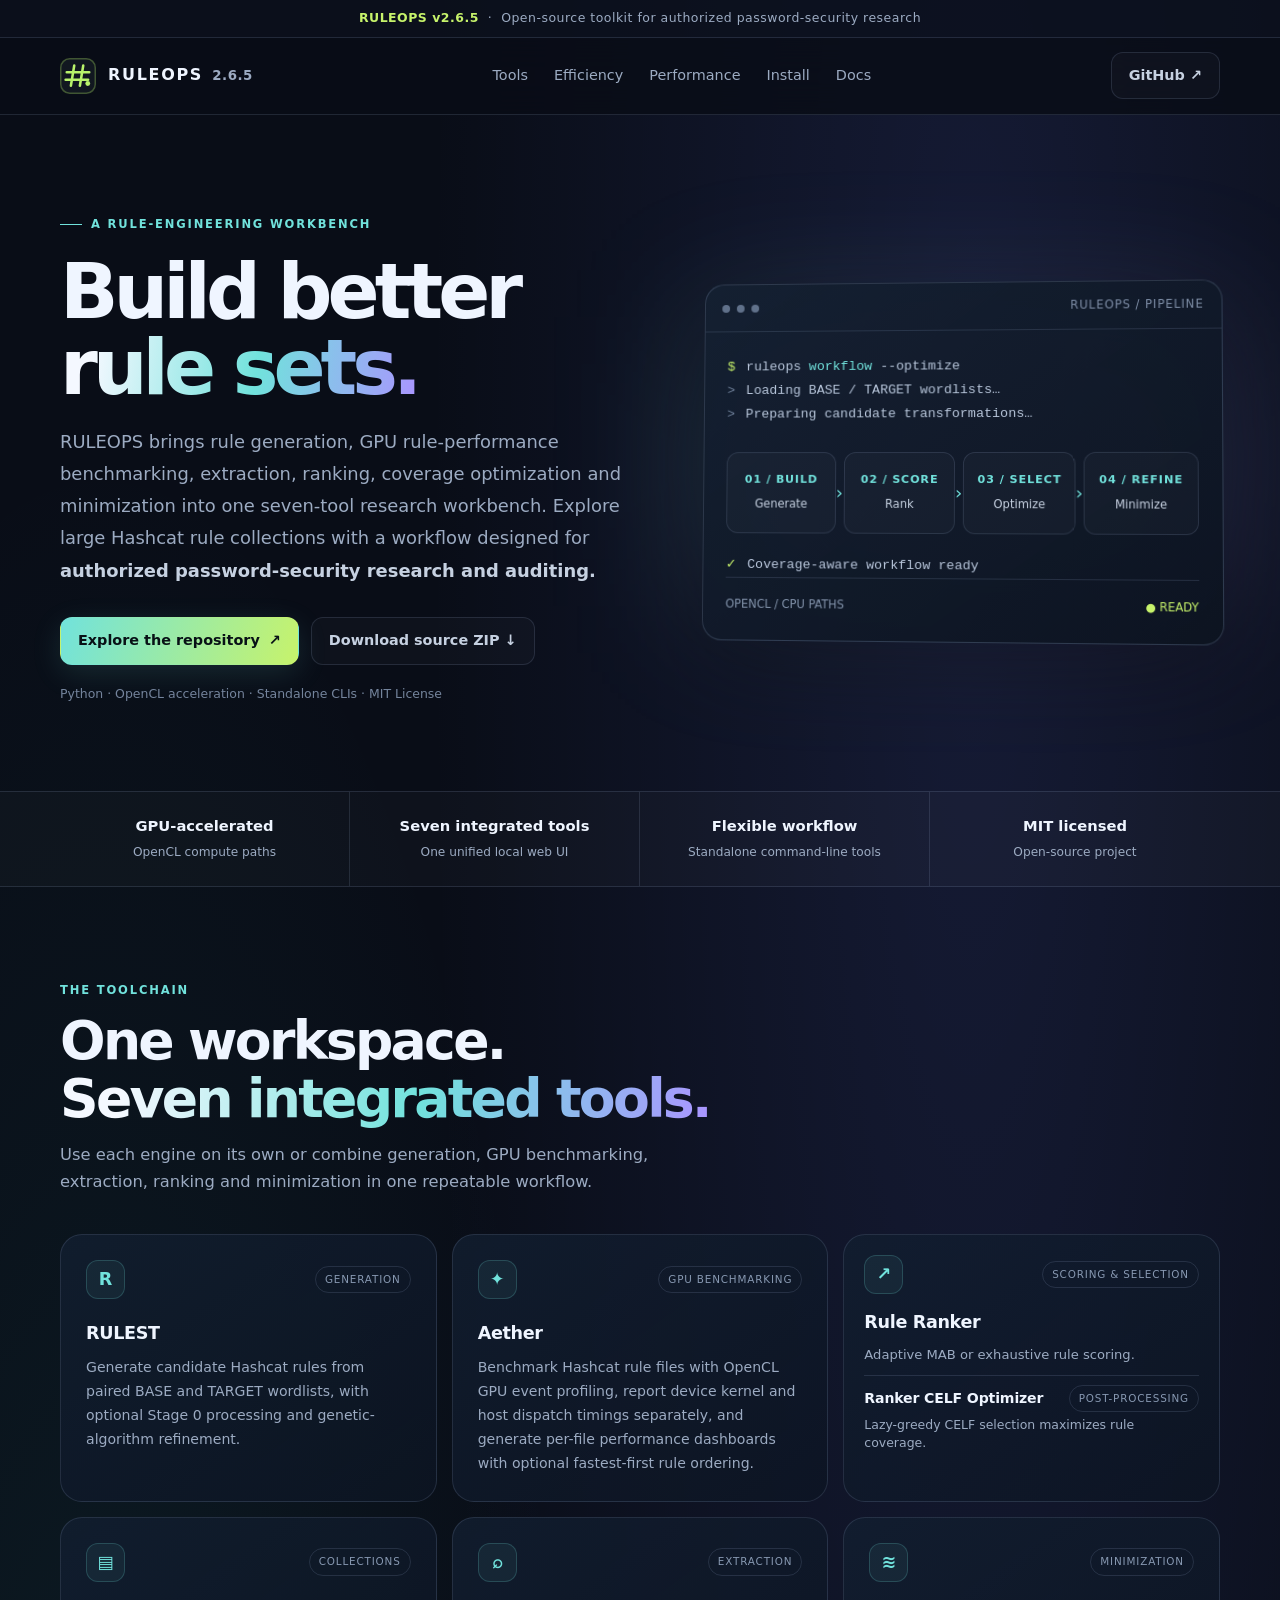
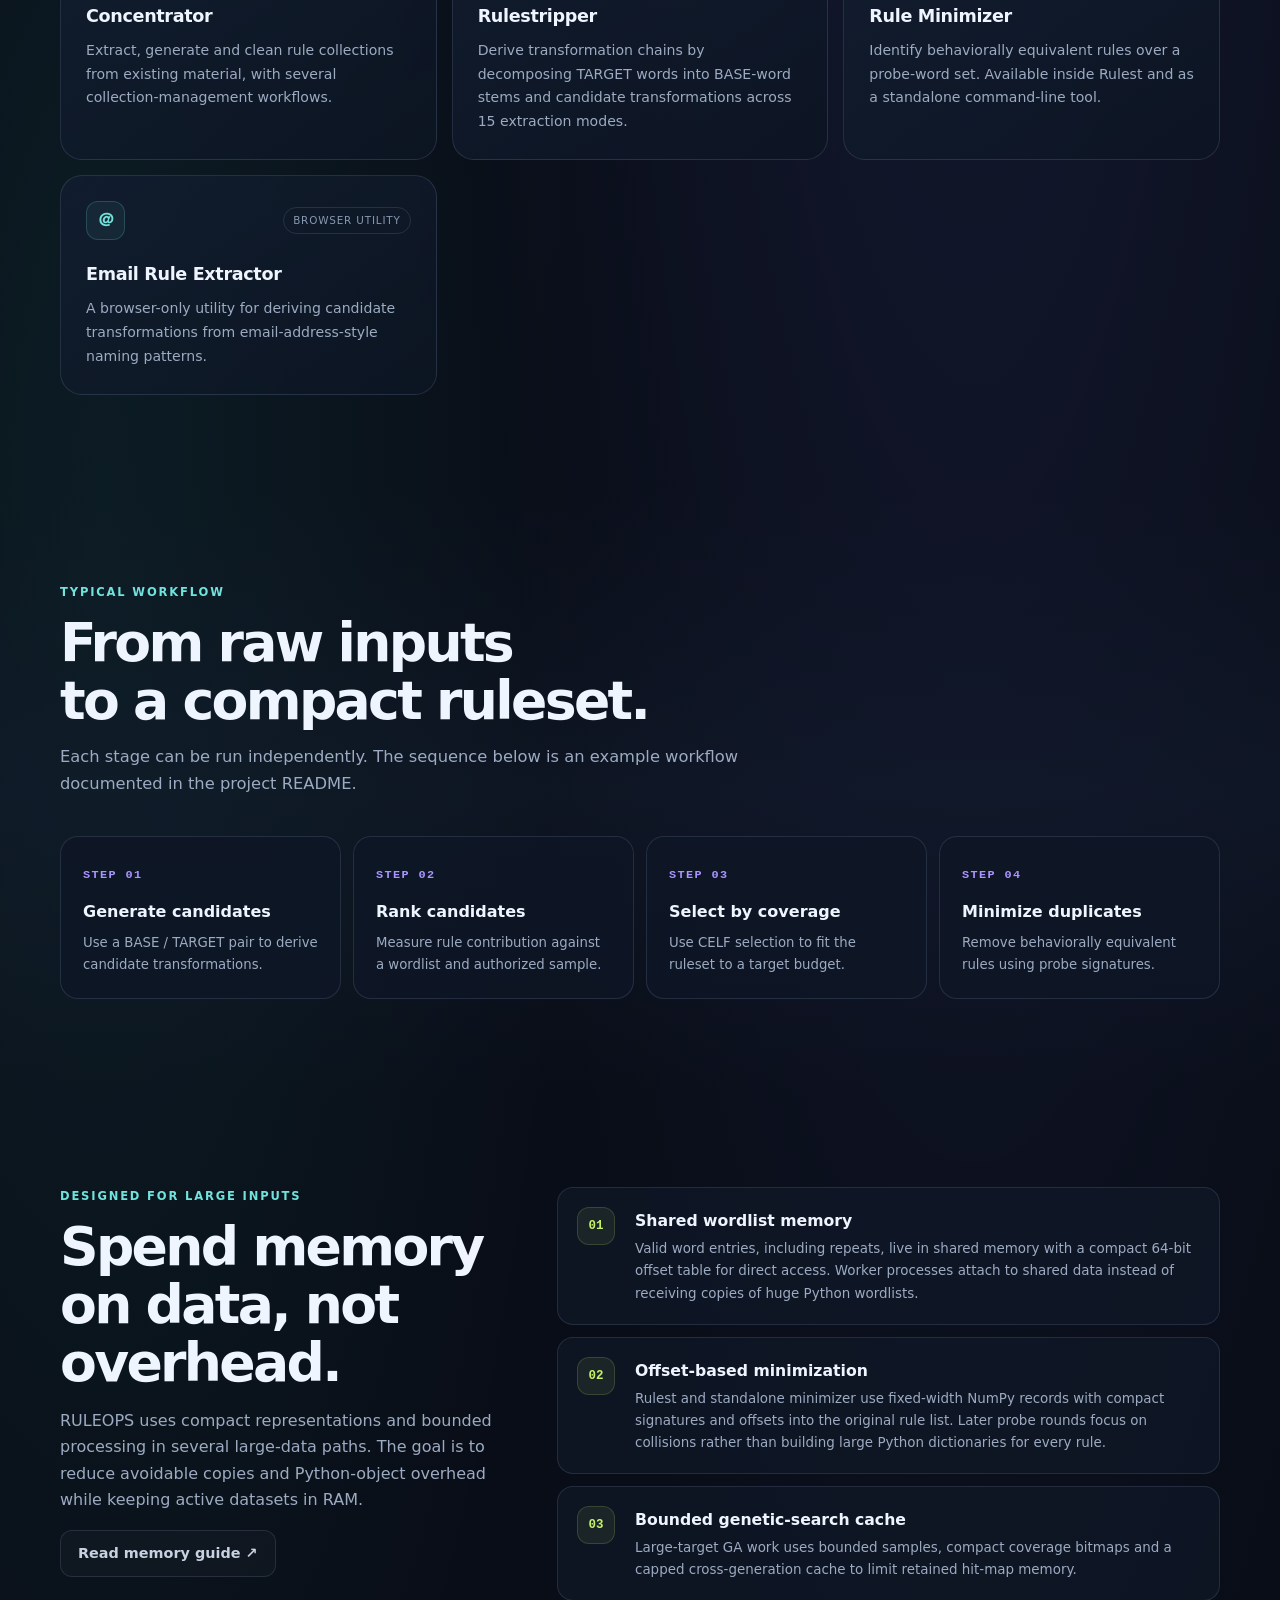
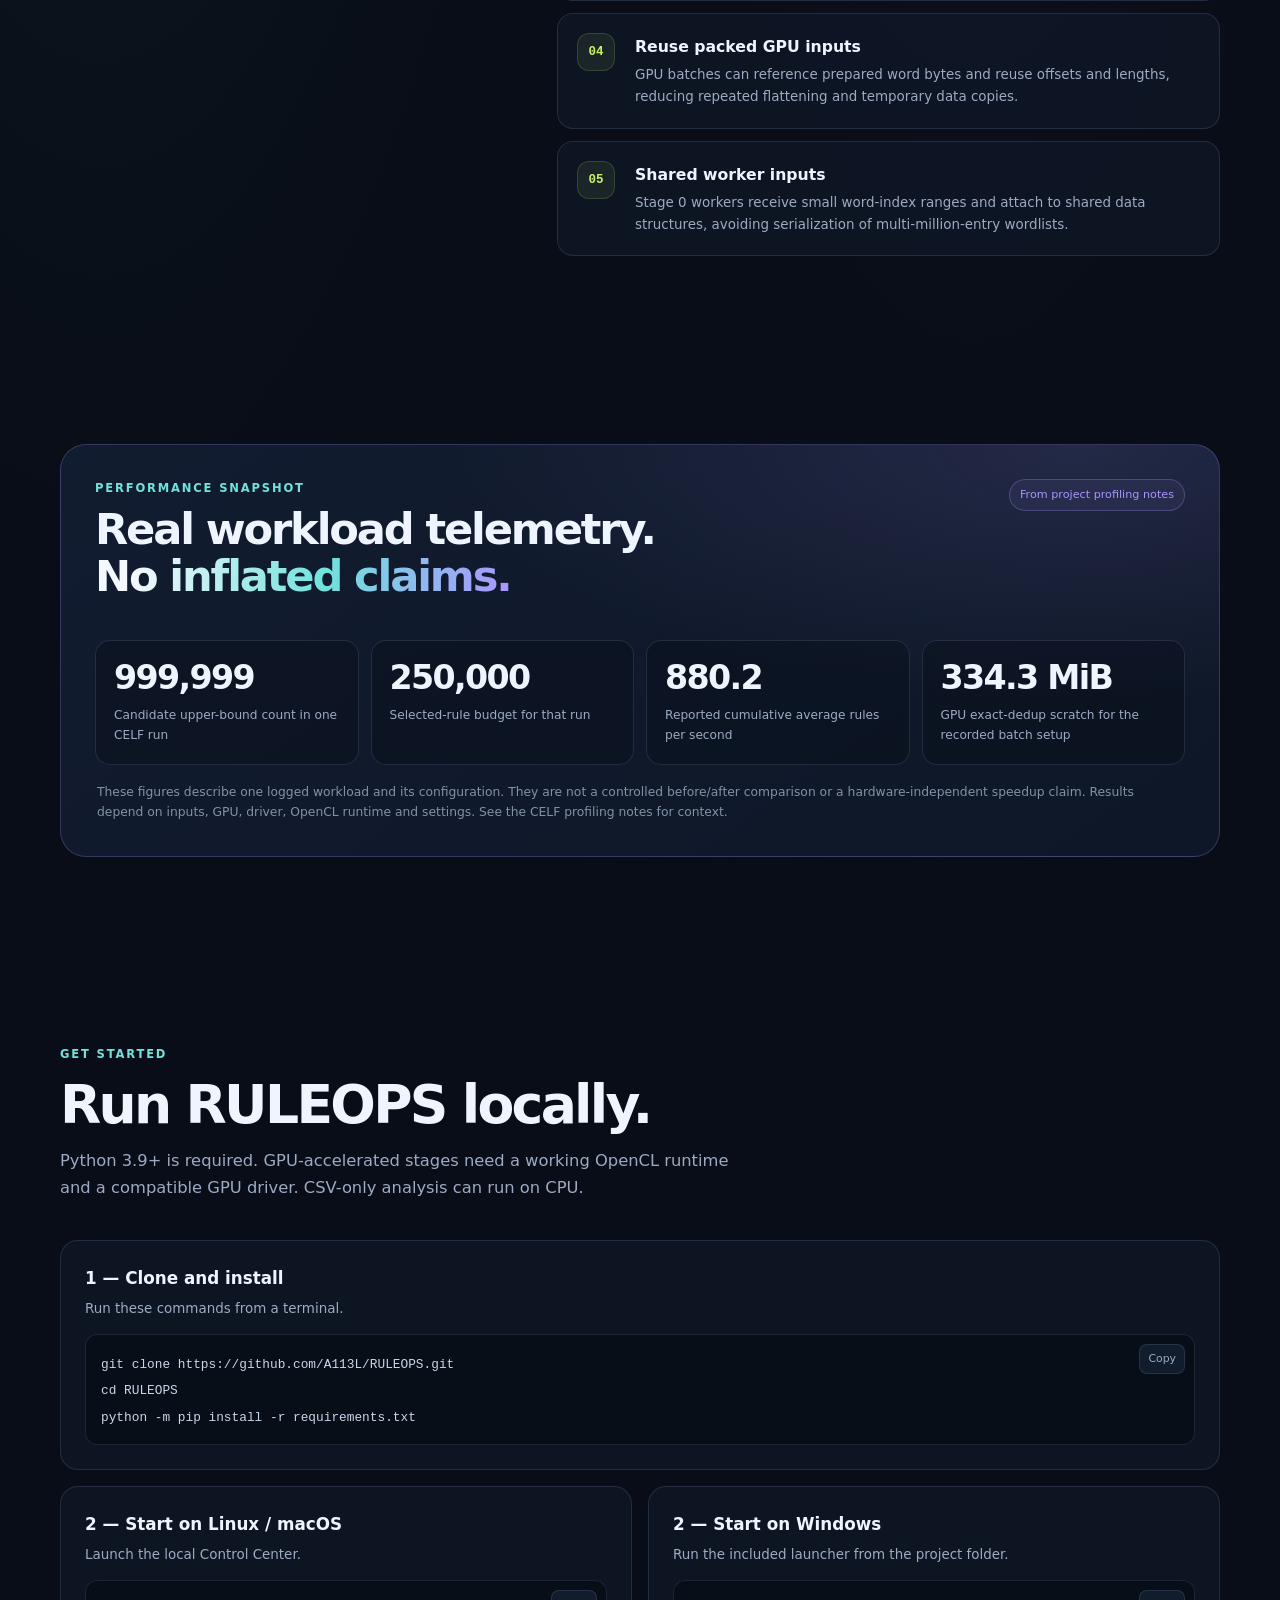
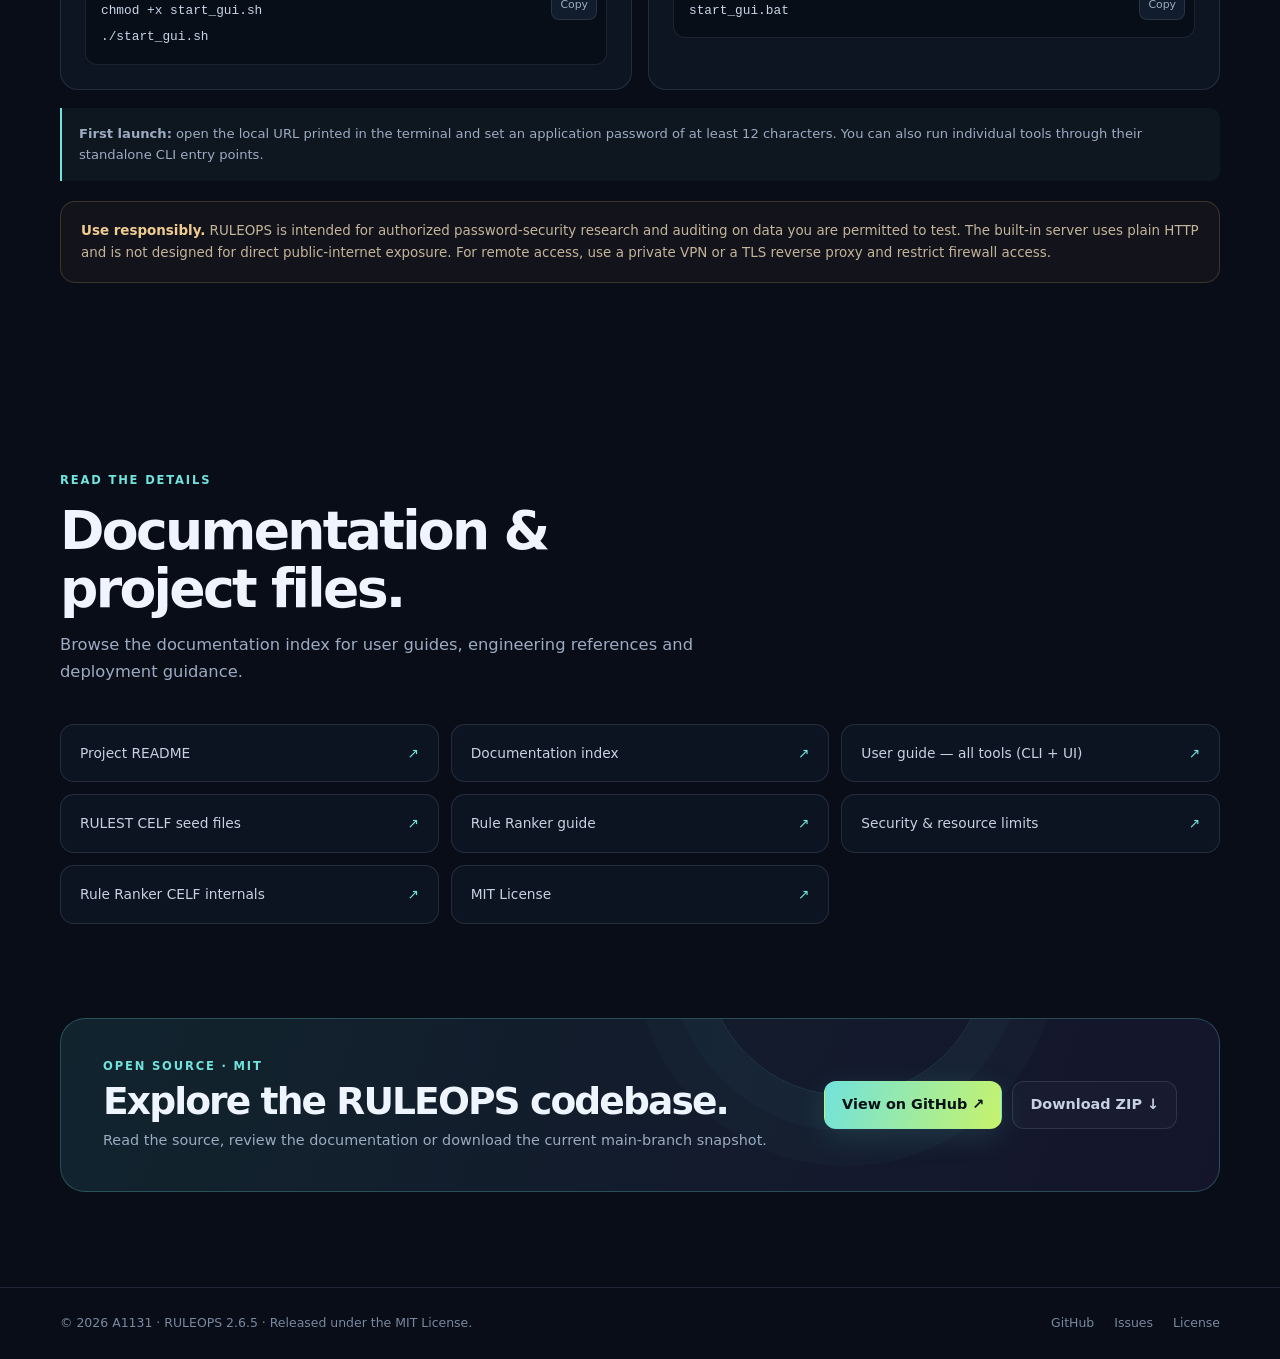
==== commit ca8867f9: "feat: add custom CELF seed injection with configurable limits and UI controls; reorganize documentat" ====
--- a/docs/index.html
+++ b/docs/index.html
@@ -361,10 +361,10 @@
           <div class="kicker">Designed for large inputs</div>
           <h2>Spend memory on data, not overhead.</h2>
           <p>RULEOPS uses compact representations and bounded processing in several large-data paths. The goal is to reduce avoidable copies and Python-object overhead while keeping active datasets in RAM.</p>
-          <a class="button button-ghost" href="https://github.com/A113L/RULEOPS/blob/main/docs/MEMORY_OPTIMIZATION.md" target="_blank" rel="noopener">Read memory notes ↗</a>
+          <a class="button button-ghost" href="https://github.com/A113L/RULEOPS/blob/main/docs/engineering/MEMORY_OPTIMIZATION.md" target="_blank" rel="noopener">Read memory guide ↗</a>
         </div>
         <div class="memory-list">
-          <article class="memory-item"><div class="memory-num">01</div><div><h3>Shared wordlist memory</h3><p>Unique word bytes live in shared memory, with a compact 64-bit offset table for direct access. Worker processes attach to the same data instead of receiving copies of huge Python string sets.</p></div></article>
+          <article class="memory-item"><div class="memory-num">01</div><div><h3>Shared wordlist memory</h3><p>Valid word entries, including repeats, live in shared memory with a compact 64-bit offset table for direct access. Worker processes attach to shared data instead of receiving copies of huge Python wordlists.</p></div></article>
           <article class="memory-item"><div class="memory-num">02</div><div><h3>Offset-based minimization</h3><p>Rulest and standalone minimizer use fixed-width NumPy records with compact signatures and offsets into the original rule list. Later probe rounds focus on collisions rather than building large Python dictionaries for every rule.</p></div></article>
           <article class="memory-item"><div class="memory-num">03</div><div><h3>Bounded genetic-search cache</h3><p>Large-target GA work uses bounded samples, compact coverage bitmaps and a capped cross-generation cache to limit retained hit-map memory.</p></div></article>
           <article class="memory-item"><div class="memory-num">04</div><div><h3>Reuse packed GPU inputs</h3><p>GPU batches can reference prepared word bytes and reuse offsets and lengths, reducing repeated flattening and temporary data copies.</p></div></article>
@@ -431,14 +431,16 @@
         <div class="section-head">
           <div class="kicker">Read the details</div>
           <h2>Documentation &amp; project files.</h2>
-          <p>Technical notes, installation guidance and implementation details live alongside the source.</p>
+          <p>Browse the documentation index for user guides, engineering references and deployment guidance.</p>
         </div>
         <div class="docs-grid">
           <a class="doc-link" href="https://github.com/A113L/RULEOPS/blob/main/README.md" target="_blank" rel="noopener"><span>Project README</span><span>↗</span></a>
-          <a class="doc-link" href="https://github.com/A113L/RULEOPS/blob/main/docs/MEMORY_OPTIMIZATION.md" target="_blank" rel="noopener"><span>Memory optimization</span><span>↗</span></a>
-          <a class="doc-link" href="https://github.com/A113L/RULEOPS/blob/main/docs/RANKER_README.md" target="_blank" rel="noopener"><span>Rule Ranker guide</span><span>↗</span></a>
-          <a class="doc-link" href="https://github.com/A113L/RULEOPS/blob/main/docs/SECURITY_HARDENING.md" target="_blank" rel="noopener"><span>Security hardening</span><span>↗</span></a>
-          <a class="doc-link" href="https://github.com/A113L/RULEOPS/blob/main/docs/CELF_GPU_EXACT_SCORING_AND_PROGRESS_2026-11-14.md" target="_blank" rel="noopener"><span>CELF profiling notes</span><span>↗</span></a>
+          <a class="doc-link" href="https://github.com/A113L/RULEOPS/blob/main/docs/README.md" target="_blank" rel="noopener"><span>Documentation index</span><span>↗</span></a>
+          <a class="doc-link" href="https://github.com/A113L/RULEOPS/blob/main/docs/guides/USER_GUIDE.md" target="_blank" rel="noopener"><span>User guide — all tools (CLI + UI)</span><span>↗</span></a>
+          <a class="doc-link" href="https://github.com/A113L/RULEOPS/blob/main/docs/guides/RULEST_CELF_SEEDS.md" target="_blank" rel="noopener"><span>RULEST CELF seed files</span><span>↗</span></a>
+          <a class="doc-link" href="https://github.com/A113L/RULEOPS/blob/main/docs/guides/RANKER.md" target="_blank" rel="noopener"><span>Rule Ranker guide</span><span>↗</span></a>
+          <a class="doc-link" href="https://github.com/A113L/RULEOPS/blob/main/docs/operations/SECURITY_HARDENING.md" target="_blank" rel="noopener"><span>Security &amp; resource limits</span><span>↗</span></a>
+          <a class="doc-link" href="https://github.com/A113L/RULEOPS/blob/main/docs/engineering/CELF_RANKER.md" target="_blank" rel="noopener"><span>Rule Ranker CELF internals</span><span>↗</span></a>
           <a class="doc-link" href="https://github.com/A113L/RULEOPS/blob/main/LICENSE" target="_blank" rel="noopener"><span>MIT License</span><span>↗</span></a>
         </div>
       </div>
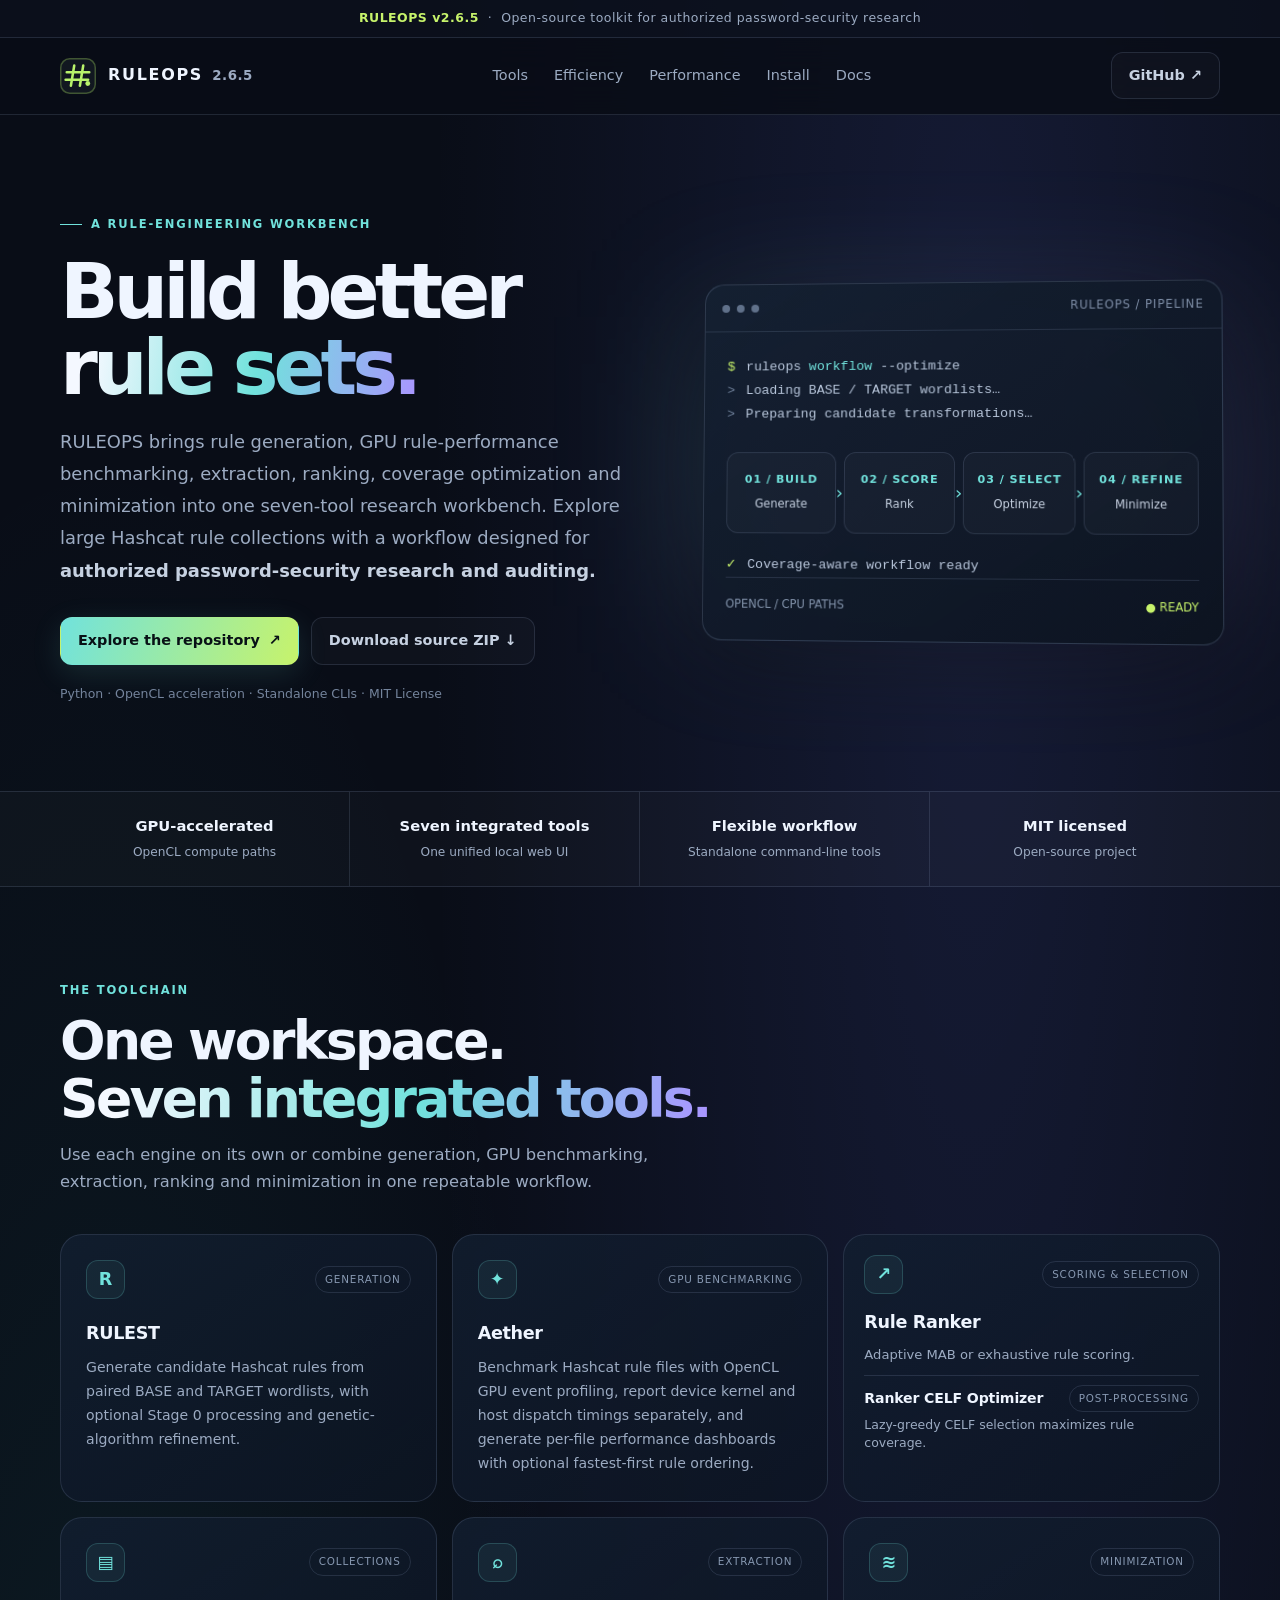
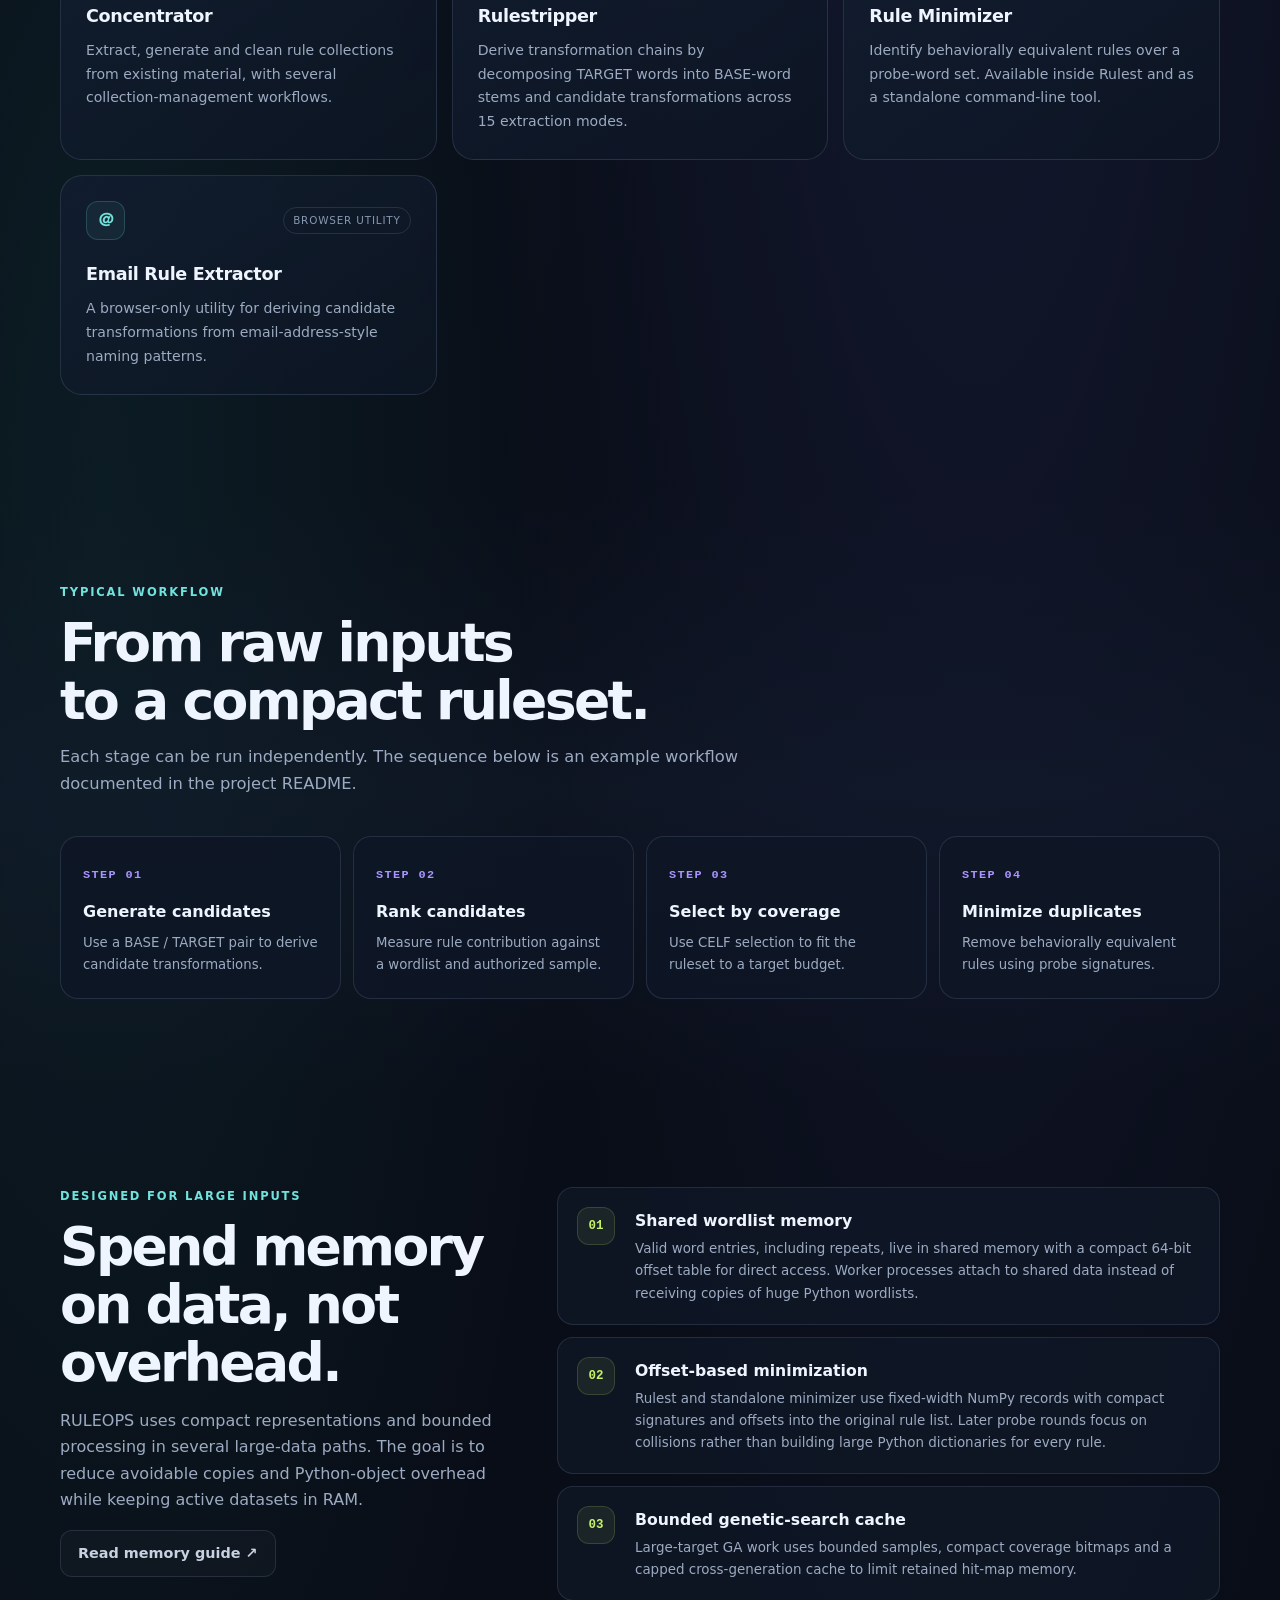
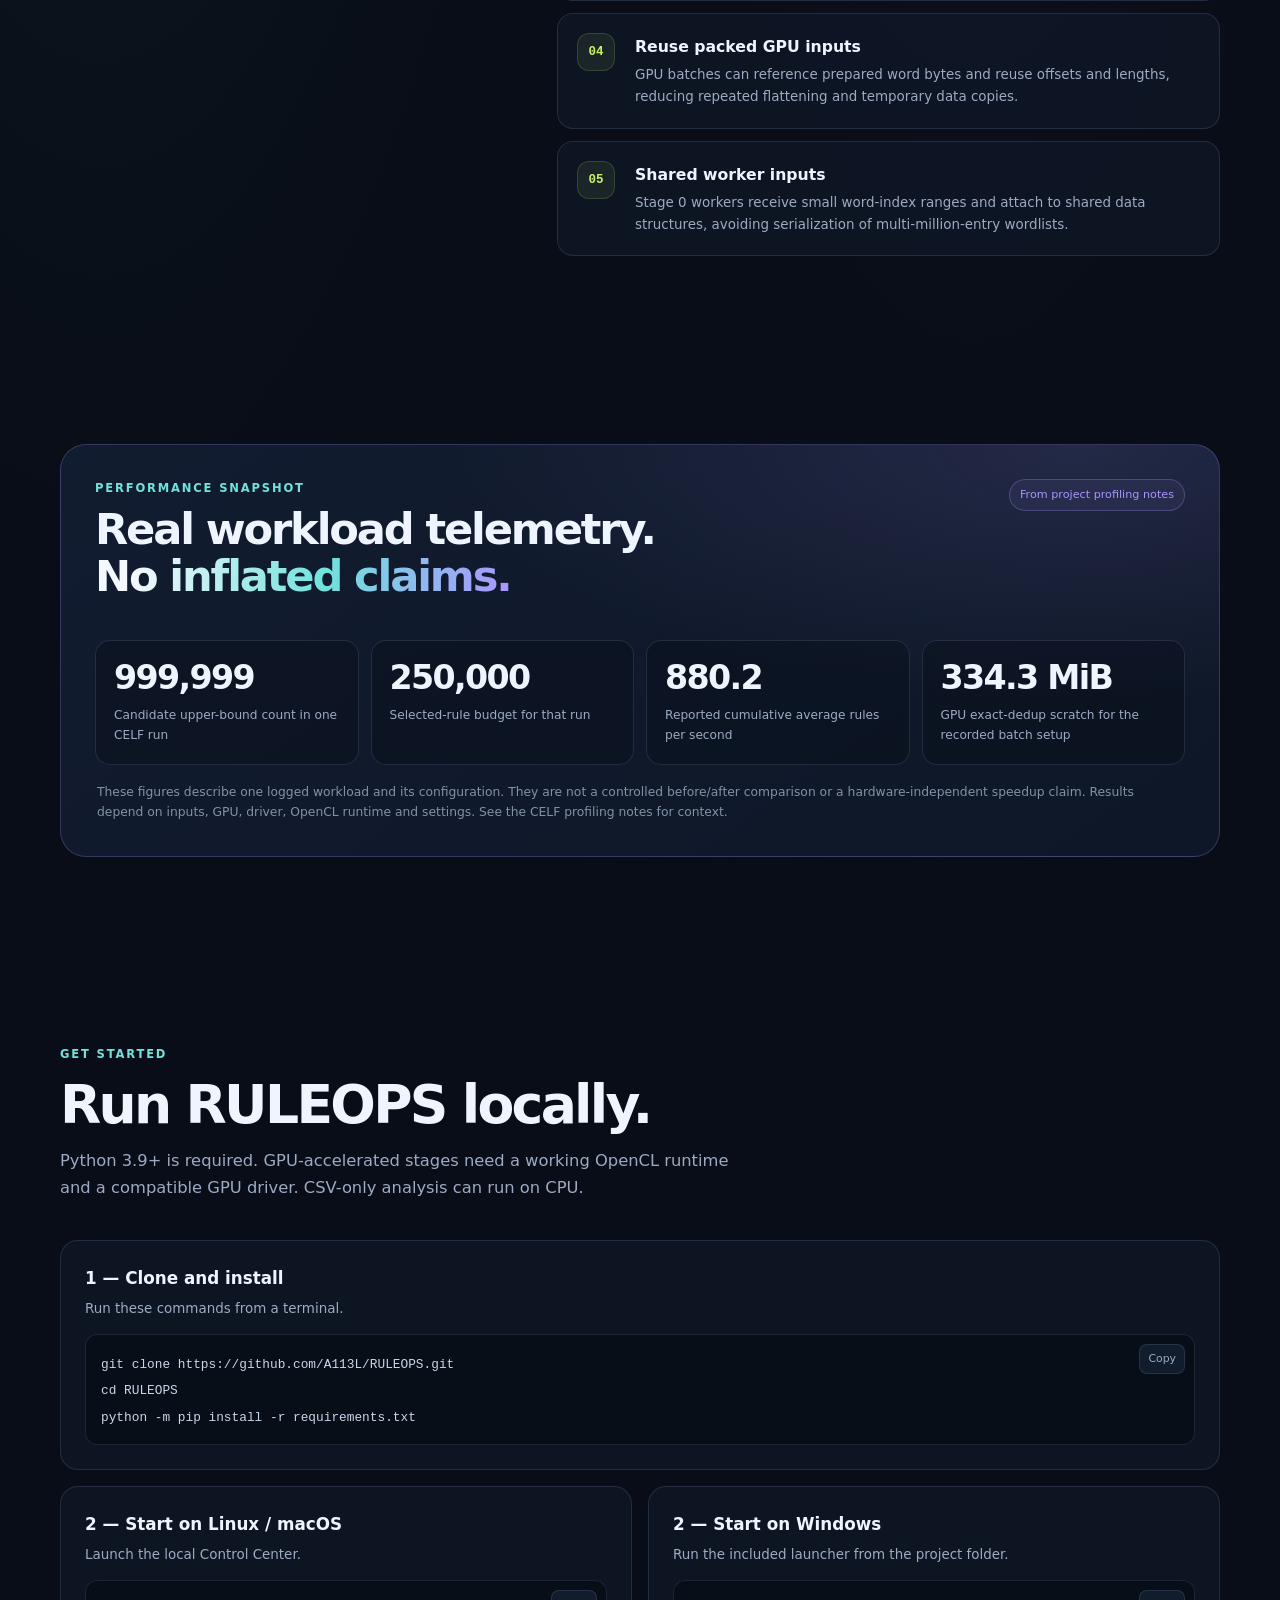
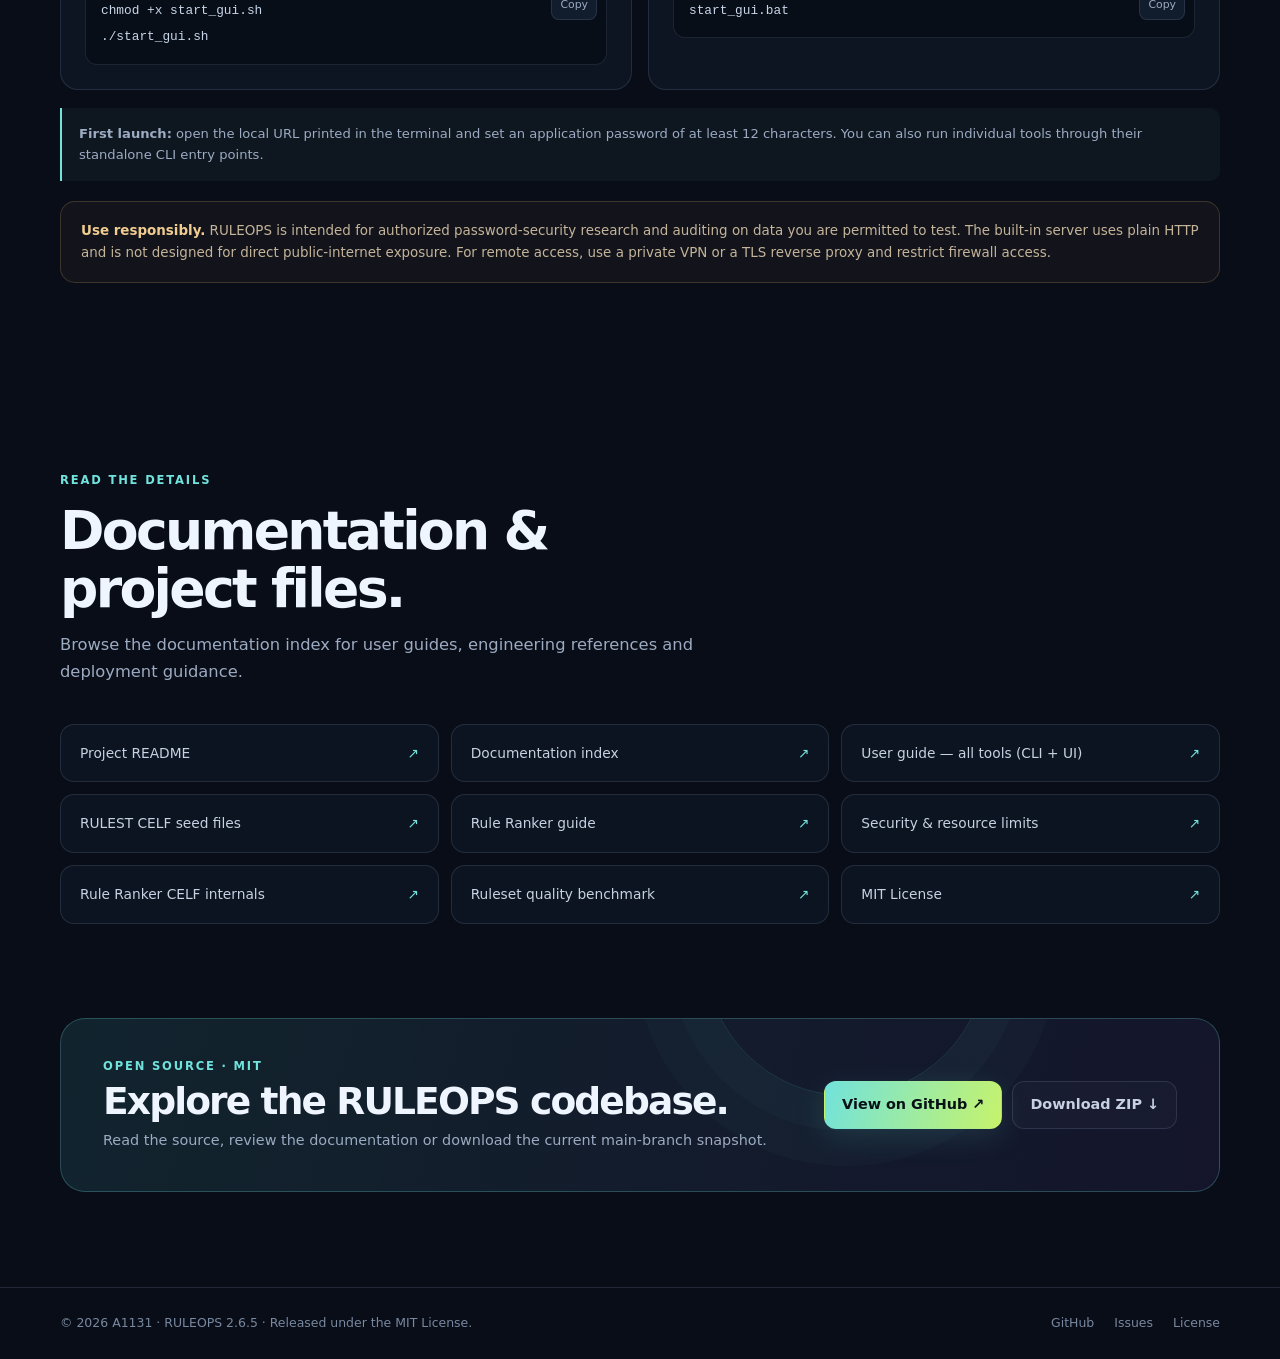
==== commit 66f2275a: "docs(benchmark): add RULEOPS ruleset quality comparison with Sapphire attribution, family analysis, " ====
--- a/docs/index.html
+++ b/docs/index.html
@@ -441,6 +441,7 @@
           <a class="doc-link" href="https://github.com/A113L/RULEOPS/blob/main/docs/guides/RANKER.md" target="_blank" rel="noopener"><span>Rule Ranker guide</span><span>↗</span></a>
           <a class="doc-link" href="https://github.com/A113L/RULEOPS/blob/main/docs/operations/SECURITY_HARDENING.md" target="_blank" rel="noopener"><span>Security &amp; resource limits</span><span>↗</span></a>
           <a class="doc-link" href="https://github.com/A113L/RULEOPS/blob/main/docs/engineering/CELF_RANKER.md" target="_blank" rel="noopener"><span>Rule Ranker CELF internals</span><span>↗</span></a>
+          <a class="doc-link" href="https://github.com/A113L/RULEOPS/blob/main/docs/engineering/RULESET_QUALITY_BENCHMARK.md" target="_blank" rel="noopener"><span>Ruleset quality benchmark</span><span>↗</span></a>
           <a class="doc-link" href="https://github.com/A113L/RULEOPS/blob/main/LICENSE" target="_blank" rel="noopener"><span>MIT License</span><span>↗</span></a>
         </div>
       </div>
